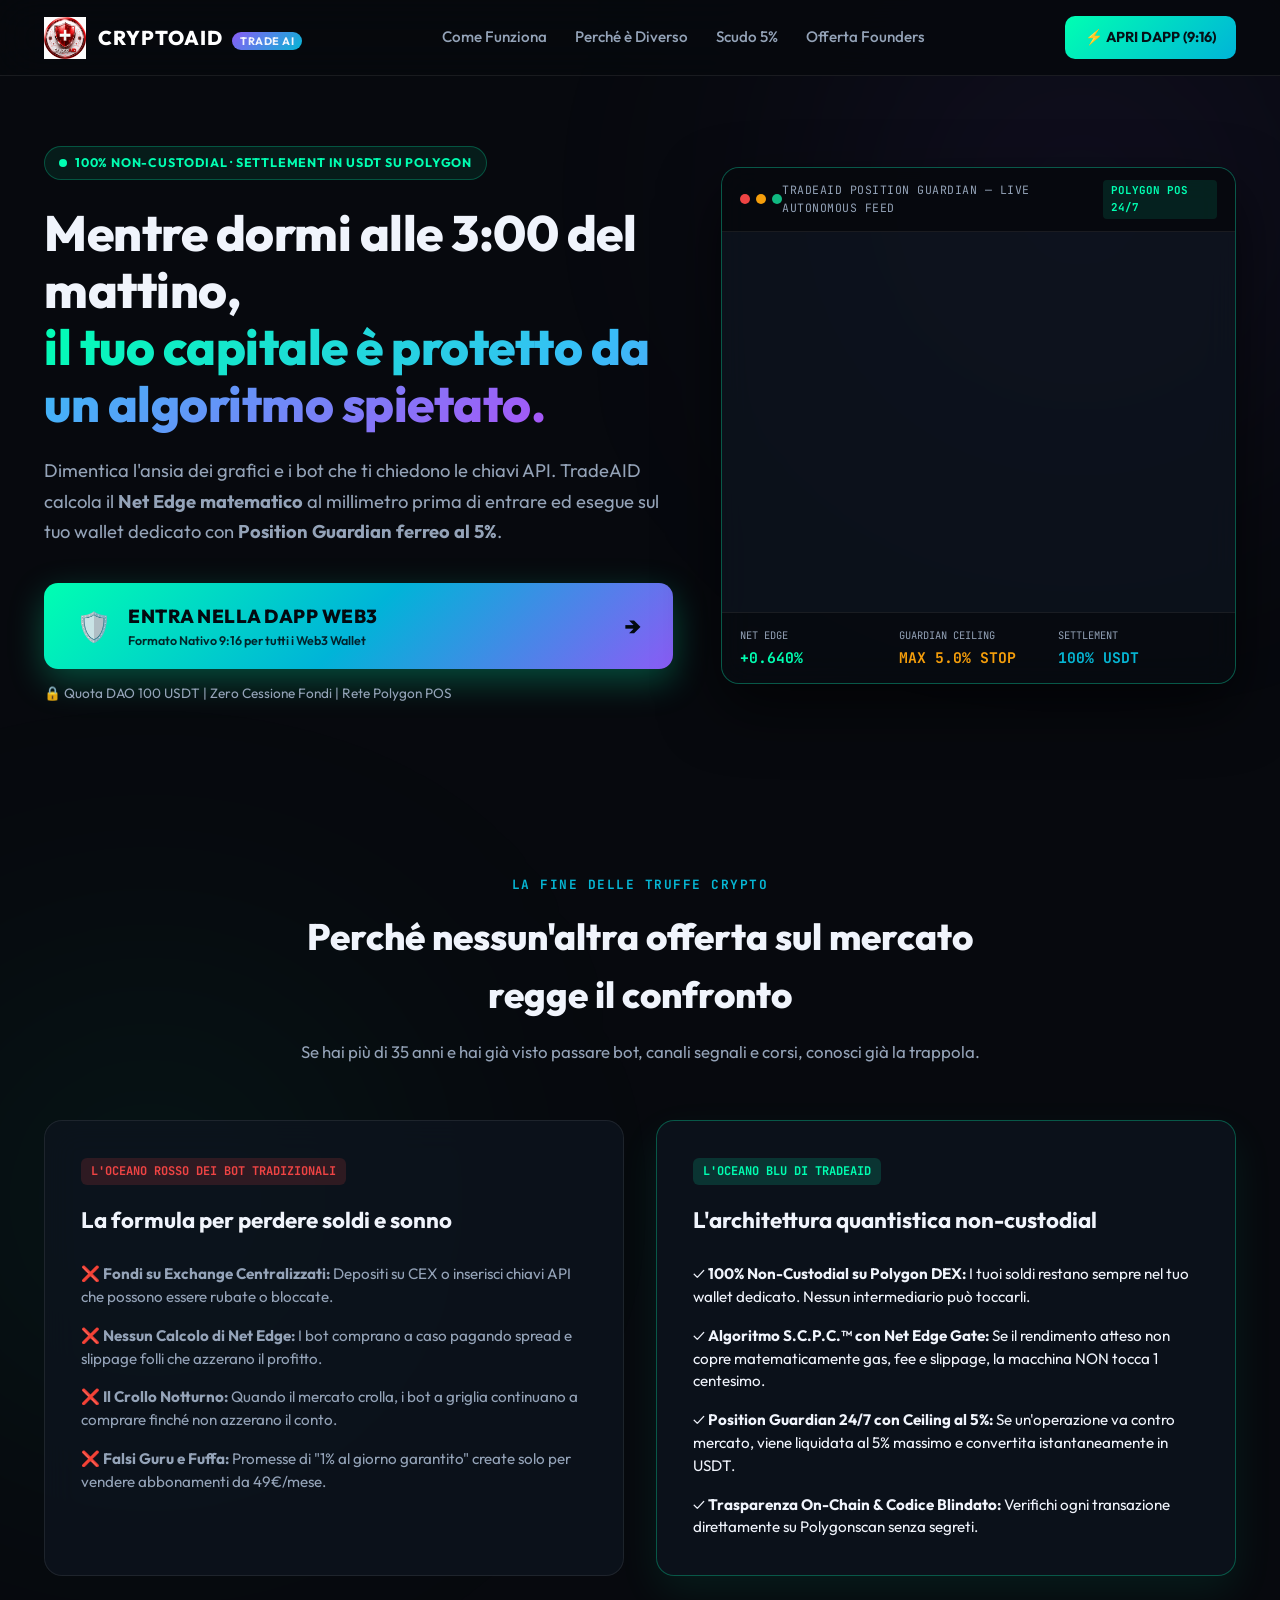
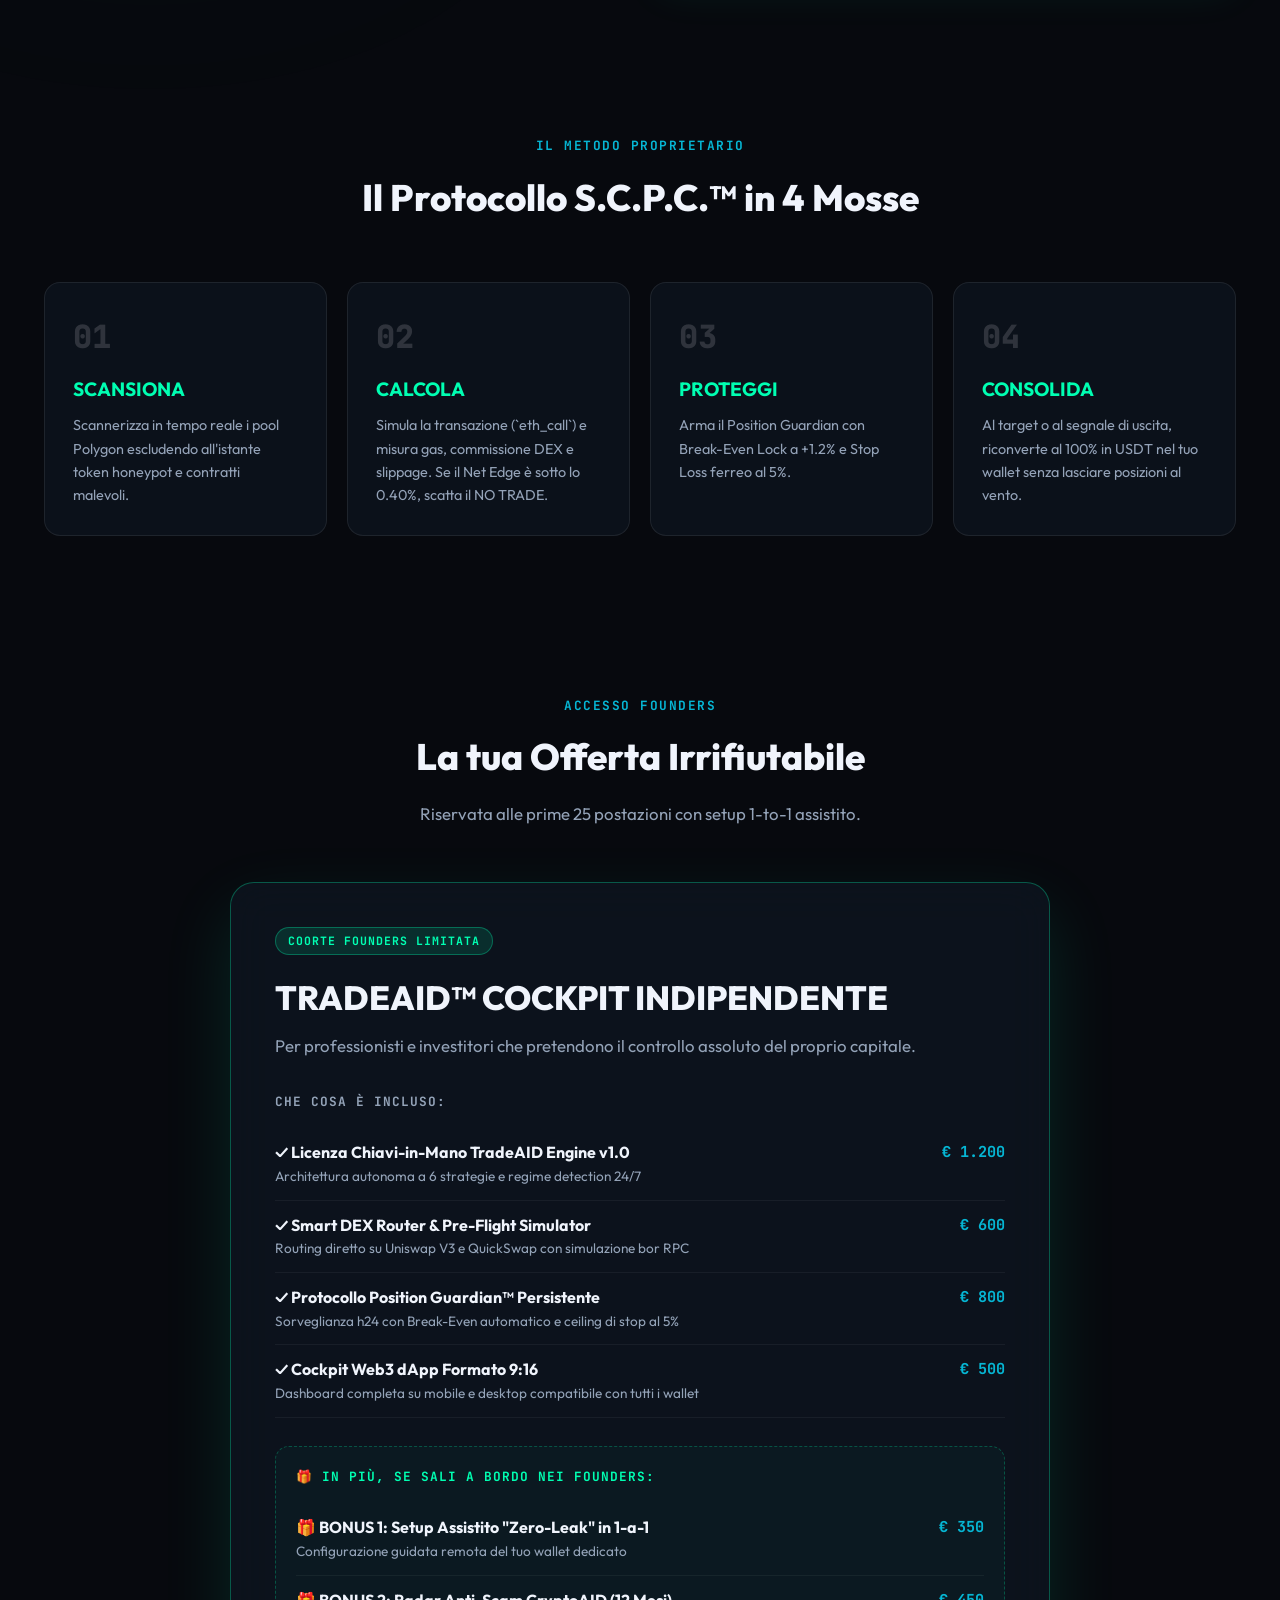
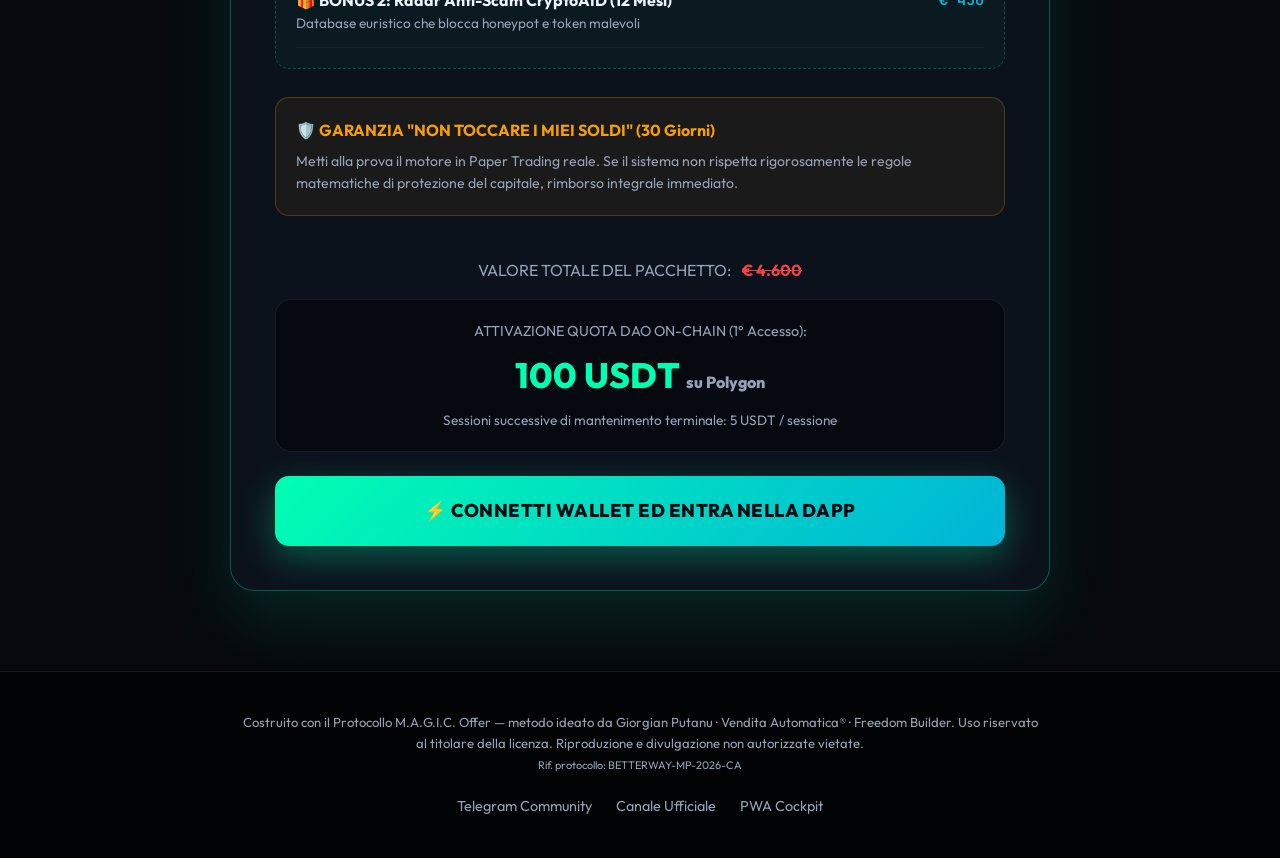
==== src/pwa/index.html @ f70f9058 "feat: complete Web3 dApp with 9:16 viewport, Connect Wallet, Polygon 137 check and 100 USDT DAO quot" ====
<!DOCTYPE html>
<html lang="it">
<head>
    <meta charset="UTF-8">
    <meta name="viewport" content="width=device-width, initial-scale=1.0">
    <title>CryptoAID Trade AI — Il Cockpit Autonomo Non-Custodial su Polygon DEX</title>
    <meta name="description" content="La prima architettura autonoma 24/7 su Polygon DEX che protegge ed esegue sui tuoi USDT con Position Guardian al 5% ferreo, senza mai toccare le tue chiavi.">
    <link rel="preconnect" href="https://fonts.googleapis.com">
    <link rel="preconnect" href="https://fonts.gstatic.com" crossorigin>
    <link href="https://fonts.googleapis.com/css2?family=Outfit:wght@300;400;500;600;700;800&family=JetBrains+Mono:wght@400;500;700&display=swap" rel="stylesheet">
    <link rel="stylesheet" href="static/css/landing.css">
    <link rel="manifest" href="manifest.json">
    <link rel="icon" type="image/png" href="static/logo.png">
</head>
<body>
    <!-- Background Ambient Glow -->
    <div class="ambient-glow top-right"></div>
    <div class="ambient-glow bottom-left"></div>

    <!-- Navigation Bar -->
    <header class="landing-nav">
        <div class="nav-container">
            <div class="brand">
                <img src="static/logo.png" alt="CryptoAID Logo" class="brand-logo">
                <div class="brand-text">
                    <span class="brand-title">CRYPTOAID</span>
                    <span class="brand-badge">TRADE AI</span>
                </div>
            </div>
            <nav class="nav-links">
                <a href="#come-funziona">Come Funziona</a>
                <a href="#blue-ocean">Perché è Diverso</a>
                <a href="#scudo-5">Scudo 5%</a>
                <a href="#pricing">Offerta Founders</a>
            </nav>
            <div class="nav-actions">
                <a href="dapp.html" class="btn-primary-nav pulse-glow">
                    <span>⚡ APRI DAPP (9:16)</span>
                </a>
            </div>
        </div>
    </header>

    <!-- HERO SECTION (NEURO-MARKETING HOOK) -->
    <section class="hero-section">
        <div class="hero-content">
            <div class="pill-badge">
                <span class="pulse-dot"></span> 100% NON-CUSTODIAL · SETTLEMENT IN USDT SU POLYGON
            </div>
            <h1 class="hero-title">
                Mentre dormi alle 3:00 del mattino,<br>
                <span class="gradient-text">il tuo capitale è protetto da un algoritmo spietato.</span>
            </h1>
            <p class="hero-subtitle">
                Dimentica l'ansia dei grafici e i bot che ti chiedono le chiavi API. 
                TradeAID calcola il <strong>Net Edge matematico</strong> al millimetro prima di entrare ed esegue 
                sul tuo wallet dedicato con <strong>Position Guardian ferreo al 5%</strong>.
            </p>
            <div class="hero-cta-group">
                <a href="dapp.html" class="btn-mega-cta">
                    <span class="cta-inner">
                        <span class="cta-icon">🛡️</span>
                        <span class="cta-text">
                            <strong>ENTRA NELLA DAPP WEB3</strong>
                            <small>Formato Nativo 9:16 per tutti i Web3 Wallet</small>
                        </span>
                    </span>
                    <span class="arrow-spark">→</span>
                </a>
                <div class="guarantee-micro">
                    <span>🔒 Quota DAO 100 USDT | Zero Cessione Fondi | Rete Polygon POS</span>
                </div>
            </div>
        </div>

        <!-- HERO VIDEO PREVIEW -->
        <div class="hero-visual-card">
            <div class="video-frame glass-panel">
                <div class="video-header">
                    <div class="window-dots">
                        <span class="dot red"></span>
                        <span class="dot yellow"></span>
                        <span class="dot green"></span>
                    </div>
                    <span class="window-title">TRADEAID POSITION GUARDIAN — LIVE AUTONOMOUS FEED</span>
                    <span class="live-tag">POLYGON POS 24/7</span>
                </div>
                <video autoplay muted loop playsinline class="hero-video">
                    <source src="static/videos/shield.mp4" type="video/mp4">
                    Your browser does not support video.
                </video>
                <div class="telemetry-bar">
                    <div class="telemetry-item">
                        <span class="label">NET EDGE</span>
                        <span class="value green">+0.640%</span>
                    </div>
                    <div class="telemetry-item">
                        <span class="label">GUARDIAN CEILING</span>
                        <span class="value amber">MAX 5.0% STOP</span>
                    </div>
                    <div class="telemetry-item">
                        <span class="label">SETTLEMENT</span>
                        <span class="value cyan">100% USDT</span>
                    </div>
                </div>
            </div>
        </div>
    </section>

    <!-- BLUE OCEAN: IL CONFRONTO SPIETATO -->
    <section id="blue-ocean" class="comparison-section">
        <div class="section-header">
            <span class="sub-heading">LA FINE DELLE TRUFFE CRYPTO</span>
            <h2>Perché nessun'altra offerta sul mercato regge il confronto</h2>
            <p>Se hai più di 35 anni e hai già visto passare bot, canali segnali e corsi, conosci già la trappola.</p>
        </div>

        <div class="comparison-grid">
            <div class="comp-card red-ocean">
                <div class="card-tag red">L'OCEANO ROSSO DEI BOT TRADIZIONALI</div>
                <h3>La formula per perdere soldi e sonno</h3>
                <ul class="comp-list red">
                    <li>❌ <strong>Fondi su Exchange Centralizzati:</strong> Depositi su CEX o inserisci chiavi API che possono essere rubate o bloccate.</li>
                    <li>❌ <strong>Nessun Calcolo di Net Edge:</strong> I bot comprano a caso pagando spread e slippage folli che azzerano il profitto.</li>
                    <li>❌ <strong>Il Crollo Notturno:</strong> Quando il mercato crolla, i bot a griglia continuano a comprare finché non azzerano il conto.</li>
                    <li>❌ <strong>Falsi Guru e Fuffa:</strong> Promesse di "1% al giorno garantito" create solo per vendere abbonamenti da 49€/mese.</li>
                </ul>
            </div>

            <div class="comp-card blue-ocean">
                <div class="card-tag green">L'OCEANO BLU DI TRADEAID</div>
                <h3>L'architettura quantistica non-custodial</h3>
                <ul class="comp-list green">
                    <li>✓ <strong>100% Non-Custodial su Polygon DEX:</strong> I tuoi soldi restano sempre nel tuo wallet dedicato. Nessun intermediario può toccarli.</li>
                    <li>✓ <strong>Algoritmo S.C.P.C.™ con Net Edge Gate:</strong> Se il rendimento atteso non copre matematicamente gas, fee e slippage, la macchina NON tocca 1 centesimo.</li>
                    <li>✓ <strong>Position Guardian 24/7 con Ceiling al 5%:</strong> Se un'operazione va contro mercato, viene liquidata al 5% massimo e convertita istantaneamente in USDT.</li>
                    <li>✓ <strong>Trasparenza On-Chain & Codice Blindato:</strong> Verifichi ogni transazione direttamente su Polygonscan senza segreti.</li>
                </ul>
            </div>
        </div>
    </section>

    <!-- COME FUNZIONA: PROTOCOLLO S.C.P.C. -->
    <section id="come-funziona" class="how-section">
        <div class="section-header">
            <span class="sub-heading">IL METODO PROPRIETARIO</span>
            <h2>Il Protocollo S.C.P.C.™ in 4 Mosse</h2>
        </div>
        <div class="steps-container">
            <div class="step-card">
                <div class="step-num">01</div>
                <h4>SCANSIONA</h4>
                <p>Scannerizza in tempo reale i pool Polygon escludendo all'istante token honeypot e contratti malevoli.</p>
            </div>
            <div class="step-card">
                <div class="step-num">02</div>
                <h4>CALCOLA</h4>
                <p>Simula la transazione (`eth_call`) e misura gas, commissione DEX e slippage. Se il Net Edge è sotto lo 0.40%, scatta il NO TRADE.</p>
            </div>
            <div class="step-card">
                <div class="step-num">03</div>
                <h4>PROTEGGI</h4>
                <p>Arma il Position Guardian con Break-Even Lock a +1.2% e Stop Loss ferreo al 5%.</p>
            </div>
            <div class="step-card">
                <div class="step-num">04</div>
                <h4>CONSOLIDA</h4>
                <p>Al target o al segnale di uscita, riconverte al 100% in USDT nel tuo wallet senza lasciare posizioni al vento.</p>
            </div>
        </div>
    </section>

    <!-- PRICING CARD DELL'OFFERTA IRRIFIUTABILE -->
    <section id="pricing" class="pricing-section">
        <div class="section-header">
            <span class="sub-heading">ACCESSO FOUNDERS</span>
            <h2>La tua Offerta Irrifiutabile</h2>
            <p>Riservata alle prime 25 postazioni con setup 1-to-1 assistito.</p>
        </div>

        <div class="pricing-card-wrapper">
            <div class="pricing-card glass-panel">
                <div class="card-badge">COORTE FOUNDERS LIMITATA</div>
                <h3 class="card-title">TRADEAID™ COCKPIT INDIPENDENTE</h3>
                <p class="card-subtitle">Per professionisti e investitori che pretendono il controllo assoluto del proprio capitale.</p>
                
                <div class="included-block">
                    <div class="block-title">CHE COSA È INCLUSO:</div>
                    <div class="item-row">
                        <div>
                            <strong>✓ Licenza Chiavi-in-Mano TradeAID Engine v1.0</strong>
                            <p>Architettura autonoma a 6 strategie e regime detection 24/7</p>
                        </div>
                        <span class="item-val">€ 1.200</span>
                    </div>
                    <div class="item-row">
                        <div>
                            <strong>✓ Smart DEX Router & Pre-Flight Simulator</strong>
                            <p>Routing diretto su Uniswap V3 e QuickSwap con simulazione bor RPC</p>
                        </div>
                        <span class="item-val">€ 600</span>
                    </div>
                    <div class="item-row">
                        <div>
                            <strong>✓ Protocollo Position Guardian™ Persistente</strong>
                            <p>Sorveglianza h24 con Break-Even automatico e ceiling di stop al 5%</p>
                        </div>
                        <span class="item-val">€ 800</span>
                    </div>
                    <div class="item-row">
                        <div>
                            <strong>✓ Cockpit Web3 dApp Formato 9:16</strong>
                            <p>Dashboard completa su mobile e desktop compatibile con tutti i wallet</p>
                        </div>
                        <span class="item-val">€ 500</span>
                    </div>
                </div>

                <div class="bonus-block">
                    <div class="block-title green">🎁 IN PIÙ, SE SALI A BORDO NEI FOUNDERS:</div>
                    <div class="item-row">
                        <div>
                            <strong>🎁 BONUS 1: Setup Assistito "Zero-Leak" in 1-a-1</strong>
                            <p>Configurazione guidata remota del tuo wallet dedicato</p>
                        </div>
                        <span class="item-val">€ 350</span>
                    </div>
                    <div class="item-row">
                        <div>
                            <strong>🎁 BONUS 2: Radar Anti-Scam CryptoAID (12 Mesi)</strong>
                            <p>Database euristico che blocca honeypot e token malevoli</p>
                        </div>
                        <span class="item-val">€ 450</span>
                    </div>
                </div>

                <div class="guarantee-box">
                    <div class="g-header">🛡️ GARANZIA "NON TOCCARE I MIEI SOLDI" (30 Giorni)</div>
                    <p>Metti alla prova il motore in Paper Trading reale. Se il sistema non rispetta rigorosamente le regole matematiche di protezione del capitale, rimborso integrale immediato.</p>
                </div>

                <div class="price-box">
                    <div class="value-row">
                        <span>VALORE TOTALE DEL PACCHETTO:</span>
                        <span class="strike">€ 4.600</span>
                    </div>
                    <div class="access-tier">
                        <div class="tier-option">
                            <span class="tier-label">ATTIVAZIONE QUOTA DAO ON-CHAIN (1° Accesso):</span>
                            <span class="tier-price">100 USDT <small>su Polygon</small></span>
                        </div>
                        <div class="tier-sub">Sessioni successive di mantenimento terminale: 5 USDT / sessione</div>
                    </div>

                    <a href="dapp.html" class="btn-dapp-final">
                        <span>⚡ CONNETTI WALLET ED ENTRA NELLA DAPP</span>
                    </a>
                </div>
            </div>
        </div>
    </section>

    <!-- FOOTER & ATTRIBUZIONE -->
    <footer class="landing-footer">
        <div class="footer-container">
            <p class="attribution">
                Costruito con il Protocollo M.A.G.I.C. Offer — metodo ideato da Giorgian Putanu · Vendita Automatica® · Freedom Builder. 
                Uso riservato al titolare della licenza. Riproduzione e divulgazione non autorizzate vietate.<br>
                <small>Rif. protocollo: BETTERWAY-MP-2026-CA</small>
            </p>
            <div class="footer-links">
                <a href="https://t.me/cryptoAIDsupporter" target="_blank">Telegram Community</a>
                <a href="https://t.me/cryptoaidsup" target="_blank">Canale Ufficiale</a>
                <a href="https://trade.cryptoaid.support">PWA Cockpit</a>
            </div>
        </div>
    </footer>
</body>
</html>
---- src/pwa/static/css/landing.css ----
/* Landing Page CSS — Luxury Fintech Dark Glassmorphism */
:root {
    --bg-dark: #07090e;
    --bg-card: rgba(14, 20, 31, 0.75);
    --border-card: rgba(255, 255, 255, 0.08);
    --border-glow: rgba(0, 255, 178, 0.3);
    --text-primary: #f0f4fc;
    --text-secondary: #94a3b8;
    --accent-green: #00ffb2;
    --accent-purple: #8b5cf6;
    --accent-cyan: #06b6d4;
    --accent-amber: #f59e0b;
    --accent-red: #ef4444;
}

* {
    margin: 0;
    padding: 0;
    box-sizing: border-box;
}

body {
    background-color: var(--bg-dark);
    color: var(--text-primary);
    font-family: 'Outfit', -apple-system, BlinkMacSystemFont, sans-serif;
    line-height: 1.6;
    overflow-x: hidden;
    position: relative;
}

/* Ambient glow backgrounds */
.ambient-glow {
    position: absolute;
    width: 600px;
    height: 600px;
    border-radius: 50%;
    filter: blur(140px);
    pointer-events: none;
    z-index: 0;
}
.ambient-glow.top-right {
    top: -100px;
    right: -100px;
    background: radial-gradient(circle, rgba(139, 92, 246, 0.18), transparent 70%);
}
.ambient-glow.bottom-left {
    top: 900px;
    left: -150px;
    background: radial-gradient(circle, rgba(0, 255, 178, 0.12), transparent 70%);
}

/* Navigation */
.landing-nav {
    position: sticky;
    top: 0;
    z-index: 100;
    backdrop-filter: blur(20px);
    background: rgba(7, 9, 14, 0.85);
    border-bottom: 1px solid var(--border-card);
    padding: 16px 0;
}
.nav-container {
    max-width: 1240px;
    margin: 0 auto;
    padding: 0 24px;
    display: flex;
    align-items: center;
    justify-content: space-between;
}
.brand {
    display: flex;
    align-items: center;
    gap: 12px;
}
.brand-logo {
    width: 42px;
    height: 42px;
    object-fit: contain;
}
.brand-title {
    font-size: 1.25rem;
    font-weight: 800;
    letter-spacing: 1px;
    color: #fff;
}
.brand-badge {
    font-size: 0.68rem;
    font-weight: 700;
    background: linear-gradient(135deg, var(--accent-purple), var(--accent-cyan));
    padding: 2px 8px;
    border-radius: 999px;
    margin-left: 6px;
    letter-spacing: 0.5px;
}
.nav-links {
    display: flex;
    gap: 28px;
}
.nav-links a {
    color: var(--text-secondary);
    text-decoration: none;
    font-size: 0.95rem;
    font-weight: 500;
    transition: color 0.2s;
}
.nav-links a:hover {
    color: var(--accent-green);
}
.btn-primary-nav {
    background: linear-gradient(135deg, #00ffb2, #00b4d8);
    color: #051016;
    font-weight: 700;
    text-decoration: none;
    padding: 10px 20px;
    border-radius: 10px;
    font-size: 0.9rem;
    display: inline-block;
    transition: transform 0.2s, box-shadow 0.2s;
}
.btn-primary-nav:hover {
    transform: translateY(-2px);
    box-shadow: 0 8px 24px rgba(0, 255, 178, 0.35);
}

/* Hero Section */
.hero-section {
    max-width: 1240px;
    margin: 0 auto;
    padding: 70px 24px 90px;
    display: grid;
    grid-template-columns: 1.1fr 0.9fr;
    gap: 48px;
    align-items: center;
    position: relative;
    z-index: 1;
}
.pill-badge {
    display: inline-flex;
    align-items: center;
    gap: 8px;
    background: rgba(0, 255, 178, 0.08);
    border: 1px solid rgba(0, 255, 178, 0.25);
    padding: 6px 14px;
    border-radius: 999px;
    font-size: 0.78rem;
    font-weight: 700;
    letter-spacing: 0.8px;
    color: var(--accent-green);
    margin-bottom: 24px;
}
.pulse-dot {
    width: 8px;
    height: 8px;
    background-color: var(--accent-green);
    border-radius: 50%;
    animation: pulse 1.8s infinite;
}
@keyframes pulse {
    0% { box-shadow: 0 0 0 0 rgba(0, 255, 178, 0.7); }
    70% { box-shadow: 0 0 0 10px rgba(0, 255, 178, 0); }
    100% { box-shadow: 0 0 0 0 rgba(0, 255, 178, 0); }
}
.hero-title {
    font-size: 3.1rem;
    font-weight: 800;
    line-height: 1.15;
    margin-bottom: 24px;
    letter-spacing: -0.5px;
}
.gradient-text {
    background: linear-gradient(135deg, #00ffb2, #38bdf8, #a855f7);
    -webkit-background-clip: text;
    -webkit-text-fill-color: transparent;
}
.hero-subtitle {
    font-size: 1.15rem;
    color: var(--text-secondary);
    line-height: 1.65;
    margin-bottom: 36px;
}
.hero-cta-group {
    display: flex;
    flex-direction: column;
    gap: 14px;
}
.btn-mega-cta {
    background: linear-gradient(135deg, #00ffb2 0%, #00b4d8 50%, #8b5cf6 100%);
    color: #030a10;
    padding: 18px 32px;
    border-radius: 14px;
    text-decoration: none;
    display: inline-flex;
    align-items: center;
    justify-content: space-between;
    font-size: 1.15rem;
    box-shadow: 0 12px 35px rgba(0, 255, 178, 0.28);
    transition: all 0.25s ease;
}
.btn-mega-cta:hover {
    transform: translateY(-3px) scale(1.01);
    box-shadow: 0 18px 45px rgba(0, 255, 178, 0.45);
}
.cta-inner {
    display: flex;
    align-items: center;
    gap: 16px;
}
.cta-icon {
    font-size: 1.8rem;
}
.cta-text {
    display: flex;
    flex-direction: column;
    text-align: left;
}
.cta-text strong {
    font-size: 1.18rem;
    font-weight: 800;
    letter-spacing: 0.5px;
}
.cta-text small {
    font-size: 0.78rem;
    opacity: 0.85;
    font-weight: 600;
}
.arrow-spark {
    font-size: 1.5rem;
    font-weight: 800;
}
.guarantee-micro {
    font-size: 0.85rem;
    color: var(--text-secondary);
}

/* Hero Visual & Video */
.hero-visual-card {
    perspective: 1000px;
}
.video-frame {
    background: var(--bg-card);
    border: 1px solid var(--border-glow);
    border-radius: 18px;
    overflow: hidden;
    box-shadow: 0 24px 60px rgba(0, 0, 0, 0.6);
    backdrop-filter: blur(16px);
}
.video-header {
    background: rgba(0, 0, 0, 0.5);
    padding: 12px 18px;
    display: flex;
    align-items: center;
    justify-content: space-between;
    border-bottom: 1px solid var(--border-card);
}
.window-dots {
    display: flex;
    gap: 6px;
}
.dot {
    width: 10px;
    height: 10px;
    border-radius: 50%;
}
.dot.red { background: #ef4444; }
.dot.yellow { background: #f59e0b; }
.dot.green { background: #10b981; }
.window-title {
    font-family: 'JetBrains Mono', monospace;
    font-size: 0.72rem;
    color: var(--text-secondary);
    letter-spacing: 0.5px;
}
.live-tag {
    font-family: 'JetBrains Mono', monospace;
    font-size: 0.68rem;
    font-weight: 700;
    color: var(--accent-green);
    background: rgba(0, 255, 178, 0.1);
    padding: 2px 8px;
    border-radius: 4px;
}
.hero-video {
    width: 100%;
    height: 380px;
    object-fit: cover;
    display: block;
}
.telemetry-bar {
    display: grid;
    grid-template-columns: repeat(3, 1fr);
    padding: 14px 18px;
    background: rgba(0, 0, 0, 0.4);
    border-top: 1px solid var(--border-card);
    font-family: 'JetBrains Mono', monospace;
}
.telemetry-item {
    display: flex;
    flex-direction: column;
    gap: 2px;
}
.telemetry-item .label {
    font-size: 0.65rem;
    color: var(--text-secondary);
}
.telemetry-item .value {
    font-size: 0.92rem;
    font-weight: 700;
}
.telemetry-item .value.green { color: var(--accent-green); }
.telemetry-item .value.amber { color: var(--accent-amber); }
.telemetry-item .value.cyan { color: var(--accent-cyan); }

/* Comparison Section */
.comparison-section, .how-section, .pricing-section {
    max-width: 1240px;
    margin: 0 auto;
    padding: 80px 24px;
    position: relative;
    z-index: 1;
}
.section-header {
    text-align: center;
    max-width: 760px;
    margin: 0 auto 54px;
}
.sub-heading {
    font-family: 'JetBrains Mono', monospace;
    font-size: 0.8rem;
    font-weight: 700;
    letter-spacing: 1.5px;
    color: var(--accent-cyan);
    display: block;
    margin-bottom: 12px;
}
.section-header h2 {
    font-size: 2.3rem;
    font-weight: 800;
    margin-bottom: 14px;
}
.section-header p {
    color: var(--text-secondary);
    font-size: 1.05rem;
}
.comparison-grid {
    display: grid;
    grid-template-columns: 1fr 1fr;
    gap: 32px;
}
.comp-card {
    background: var(--bg-card);
    border-radius: 18px;
    padding: 36px;
    border: 1px solid var(--border-card);
    backdrop-filter: blur(16px);
}
.comp-card.blue-ocean {
    border-color: var(--border-glow);
    box-shadow: 0 16px 40px rgba(0, 255, 178, 0.08);
}
.card-tag {
    display: inline-block;
    font-family: 'JetBrains Mono', monospace;
    font-size: 0.75rem;
    font-weight: 700;
    padding: 4px 10px;
    border-radius: 6px;
    margin-bottom: 18px;
}
.card-tag.red { background: rgba(239, 68, 68, 0.15); color: #ef4444; }
.card-tag.green { background: rgba(0, 255, 178, 0.15); color: var(--accent-green); }
.comp-card h3 {
    font-size: 1.4rem;
    margin-bottom: 24px;
}
.comp-list {
    list-style: none;
    display: flex;
    flex-direction: column;
    gap: 16px;
}
.comp-list li {
    font-size: 0.95rem;
    line-height: 1.5;
    color: var(--text-secondary);
}
.comp-list.green li {
    color: var(--text-primary);
}

/* Steps (Protocollo S.C.P.C.) */
.steps-container {
    display: grid;
    grid-template-columns: repeat(4, 1fr);
    gap: 20px;
}
.step-card {
    background: var(--bg-card);
    border: 1px solid var(--border-card);
    border-radius: 16px;
    padding: 28px;
    position: relative;
    transition: transform 0.2s, border-color 0.2s;
}
.step-card:hover {
    transform: translateY(-4px);
    border-color: var(--accent-green);
}
.step-num {
    font-family: 'JetBrains Mono', monospace;
    font-size: 2rem;
    font-weight: 800;
    color: rgba(255, 255, 255, 0.15);
    margin-bottom: 12px;
}
.step-card h4 {
    font-size: 1.2rem;
    margin-bottom: 10px;
    color: var(--accent-green);
}
.step-card p {
    font-size: 0.9rem;
    color: var(--text-secondary);
}

/* Pricing Card M.A.G.I.C. Offer */
.pricing-card-wrapper {
    max-width: 820px;
    margin: 0 auto;
}
.pricing-card {
    background: rgba(14, 20, 31, 0.85);
    border: 1px solid var(--border-glow);
    border-radius: 24px;
    padding: 44px;
    box-shadow: 0 28px 70px rgba(0, 255, 178, 0.12);
    backdrop-filter: blur(20px);
}
.card-badge {
    display: inline-block;
    font-family: 'JetBrains Mono', monospace;
    font-size: 0.72rem;
    font-weight: 700;
    letter-spacing: 1px;
    background: rgba(0, 255, 178, 0.12);
    color: var(--accent-green);
    border: 1px solid rgba(0, 255, 178, 0.3);
    padding: 4px 12px;
    border-radius: 999px;
    margin-bottom: 16px;
}
.card-title {
    font-size: 2.1rem;
    font-weight: 800;
    margin-bottom: 8px;
}
.card-subtitle {
    color: var(--text-secondary);
    font-size: 1.05rem;
    margin-bottom: 32px;
}
.block-title {
    font-family: 'JetBrains Mono', monospace;
    font-size: 0.8rem;
    font-weight: 700;
    letter-spacing: 1px;
    color: var(--text-secondary);
    margin-bottom: 16px;
}
.block-title.green { color: var(--accent-green); }
.item-row {
    display: flex;
    justify-content: space-between;
    align-items: flex-start;
    padding: 12px 0;
    border-bottom: 1px solid rgba(255, 255, 255, 0.05);
}
.item-row p {
    font-size: 0.85rem;
    color: var(--text-secondary);
}
.item-val {
    font-family: 'JetBrains Mono', monospace;
    font-weight: 700;
    color: var(--accent-cyan);
    font-size: 0.95rem;
}
.bonus-block {
    margin: 28px 0;
    background: rgba(0, 255, 178, 0.03);
    padding: 20px;
    border-radius: 14px;
    border: 1px dashed rgba(0, 255, 178, 0.25);
}
.guarantee-box {
    background: rgba(245, 158, 11, 0.06);
    border: 1px solid rgba(245, 158, 11, 0.25);
    border-radius: 14px;
    padding: 20px;
    margin-bottom: 32px;
}
.g-header {
    font-weight: 700;
    color: var(--accent-amber);
    margin-bottom: 6px;
}
.guarantee-box p {
    font-size: 0.88rem;
    color: var(--text-secondary);
}
.price-box {
    text-align: center;
    padding-top: 10px;
}
.value-row {
    font-size: 1rem;
    color: var(--text-secondary);
    margin-bottom: 16px;
}
.strike {
    text-decoration: line-through;
    color: var(--accent-red);
    font-weight: 700;
    margin-left: 8px;
}
.access-tier {
    background: rgba(0, 0, 0, 0.4);
    border: 1px solid var(--border-card);
    border-radius: 16px;
    padding: 20px;
    margin-bottom: 24px;
}
.tier-label {
    font-size: 0.9rem;
    color: var(--text-secondary);
    display: block;
    margin-bottom: 4px;
}
.tier-price {
    font-size: 2.2rem;
    font-weight: 800;
    color: var(--accent-green);
}
.tier-price small {
    font-size: 1rem;
    color: var(--text-secondary);
}
.tier-sub {
    font-size: 0.85rem;
    color: var(--text-secondary);
    margin-top: 6px;
}
.btn-dapp-final {
    display: block;
    width: 100%;
    background: linear-gradient(135deg, #00ffb2, #00b4d8);
    color: #030a10;
    padding: 20px;
    border-radius: 14px;
    text-decoration: none;
    font-size: 1.15rem;
    font-weight: 800;
    letter-spacing: 0.5px;
    box-shadow: 0 12px 35px rgba(0, 255, 178, 0.3);
    transition: all 0.2s;
}
.btn-dapp-final:hover {
    transform: translateY(-2px);
    box-shadow: 0 16px 45px rgba(0, 255, 178, 0.45);
}

/* Footer */
.landing-footer {
    border-top: 1px solid var(--border-card);
    padding: 40px 24px;
    background: rgba(0, 0, 0, 0.6);
    position: relative;
    z-index: 1;
}
.footer-container {
    max-width: 1240px;
    margin: 0 auto;
    display: flex;
    flex-direction: column;
    gap: 20px;
    align-items: center;
    text-align: center;
}
.attribution {
    font-size: 0.82rem;
    color: var(--text-secondary);
    max-width: 800px;
}
.footer-links {
    display: flex;
    gap: 24px;
}
.footer-links a {
    color: var(--text-secondary);
    text-decoration: none;
    font-size: 0.9rem;
}
.footer-links a:hover {
    color: var(--accent-green);
}

/* Responsive */
@media (max-width: 992px) {
    .hero-section {
        grid-template-columns: 1fr;
        padding-top: 40px;
    }
    .hero-title {
        font-size: 2.3rem;
    }
    .comparison-grid {
        grid-template-columns: 1fr;
    }
    .steps-container {
        grid-template-columns: 1fr 1fr;
    }
}
@media (max-width: 600px) {
    .nav-links { display: none; }
    .hero-title { font-size: 1.9rem; }
    .steps-container { grid-template-columns: 1fr; }
    .pricing-card { padding: 24px; }
}
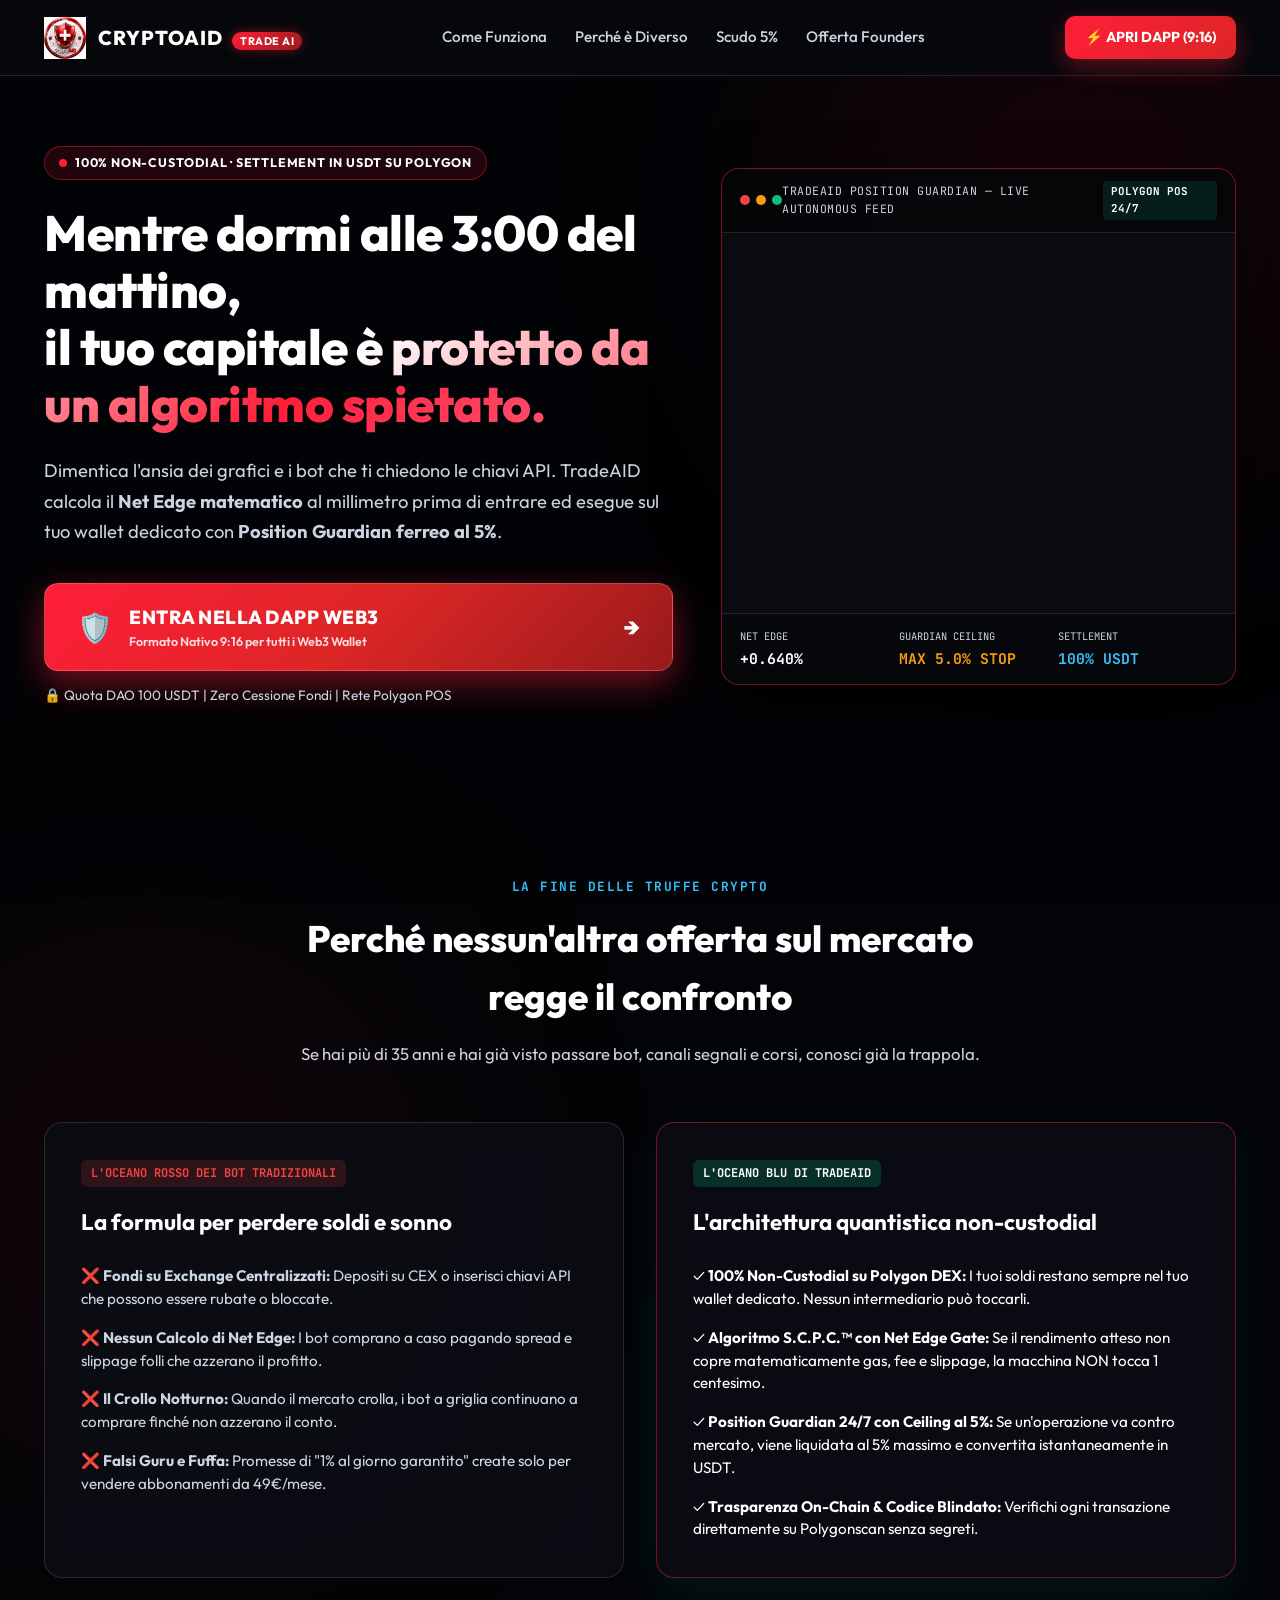
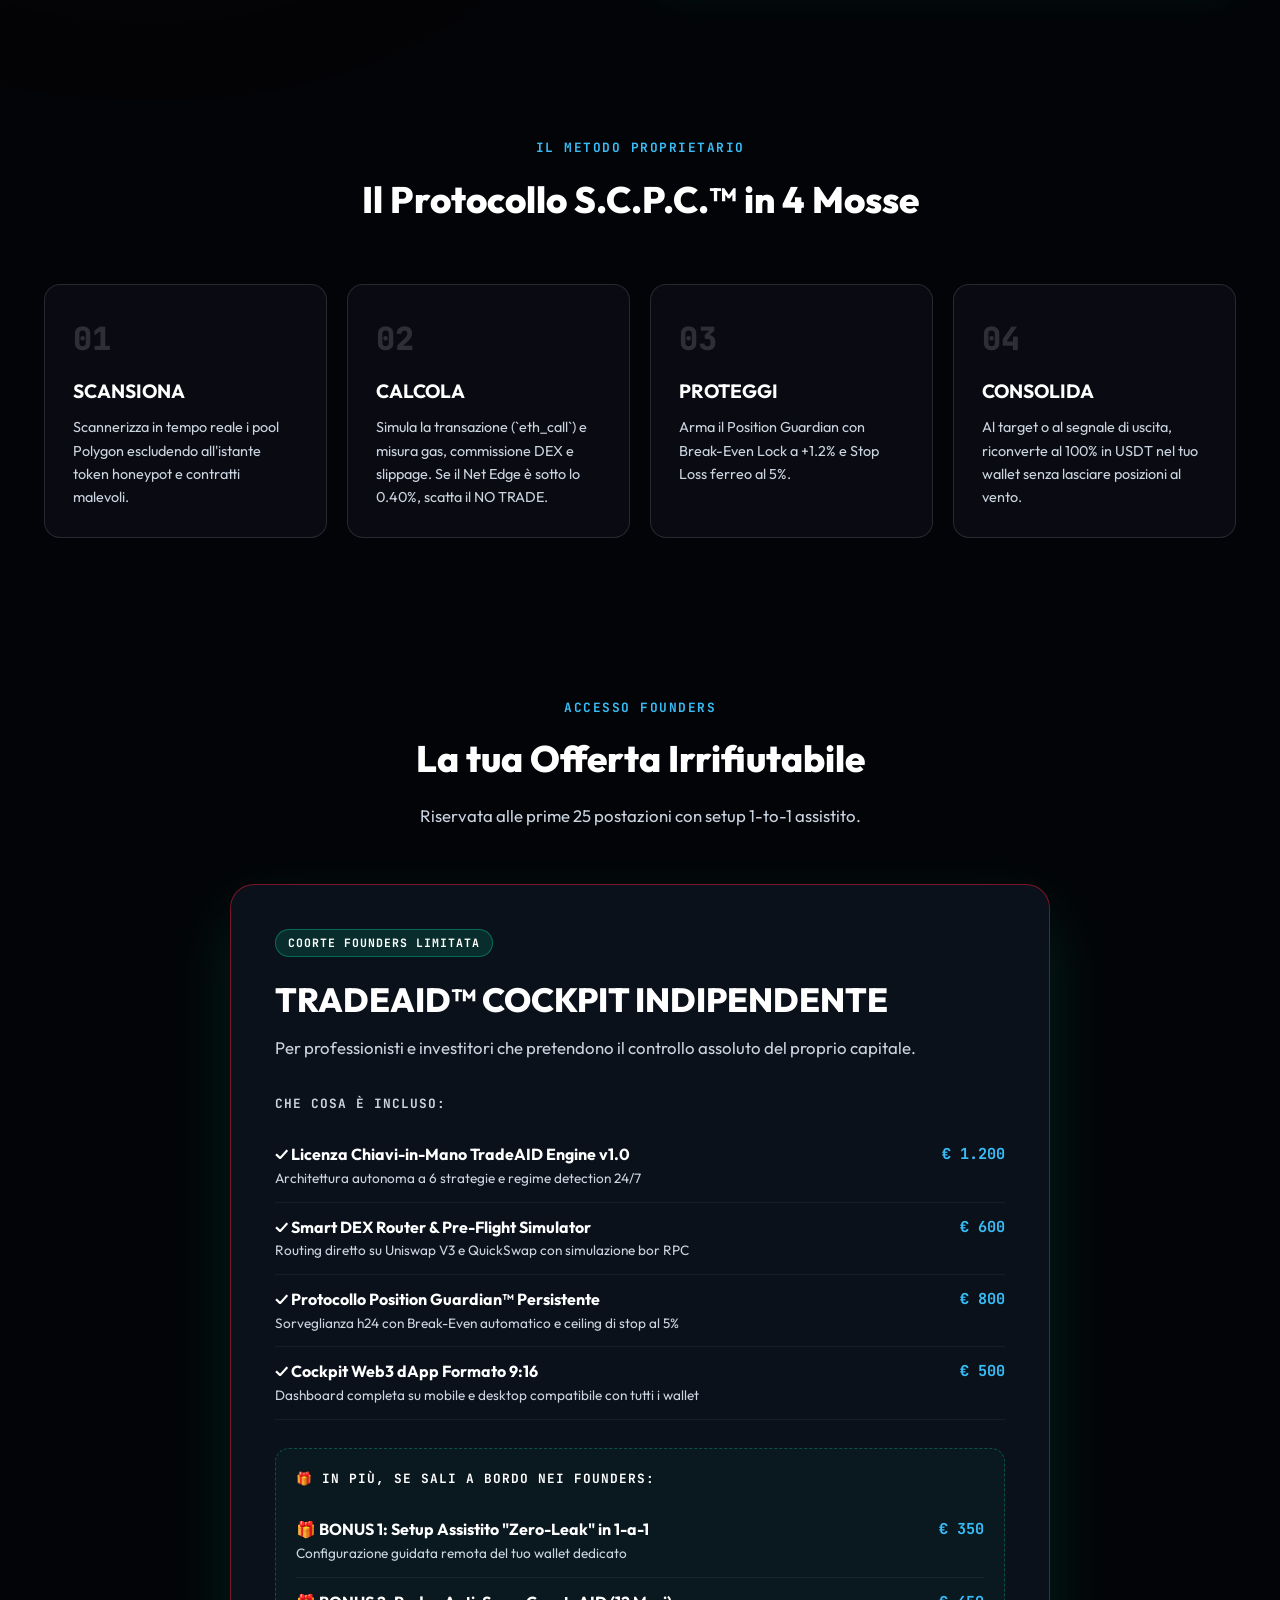
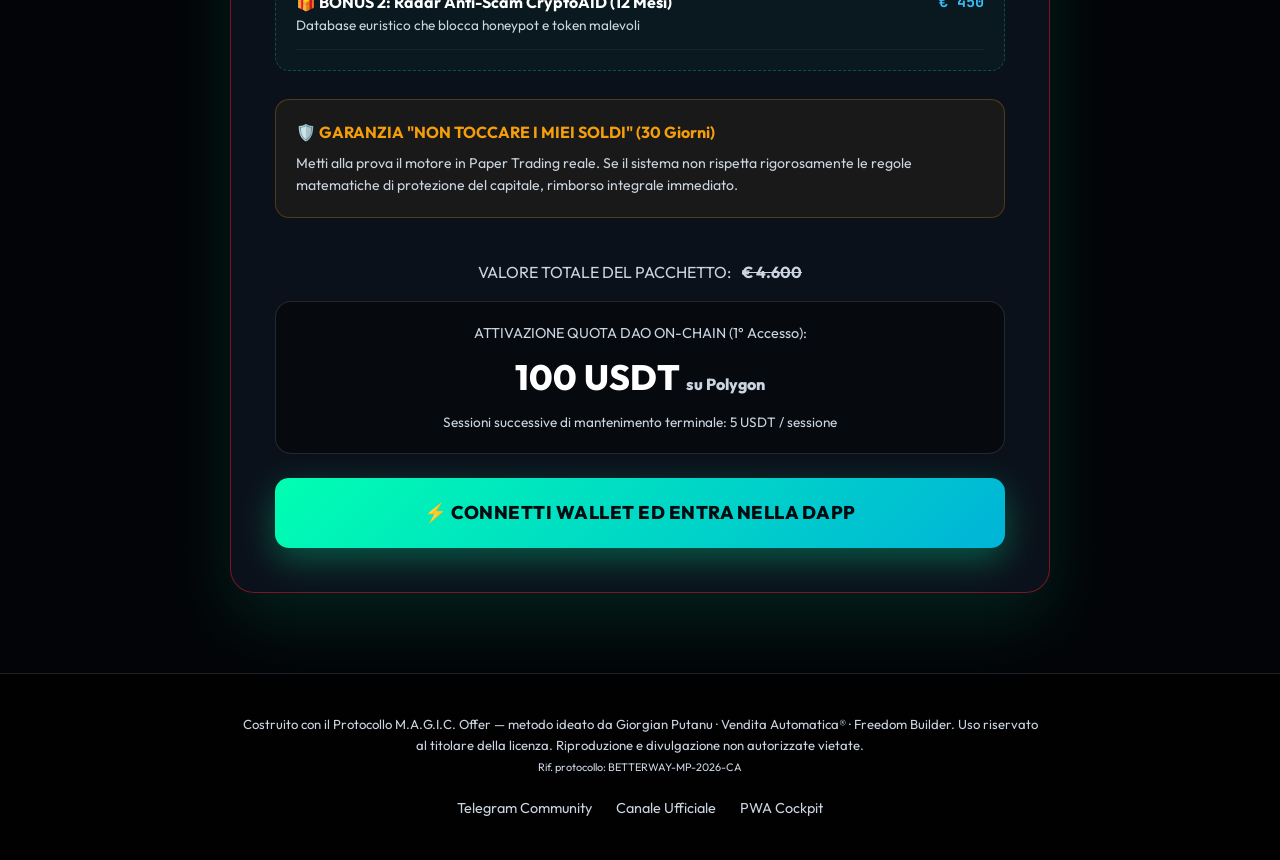
==== commit db12257f: "feat: apply 3D 3-headed cyber wolf logo and red 01010101 matrix background across all pages" ====
--- a/src/pwa/index.html
+++ b/src/pwa/index.html
@@ -13,6 +13,9 @@
     <link rel="icon" type="image/png" href="static/logo.png">
 </head>
 <body>
+    <!-- Matrix Red 01010101 Rain Effect Canvas -->
+    <canvas id="matrix-canvas"></canvas>
+
     <!-- Background Ambient Glow -->
     <div class="ambient-glow top-right"></div>
     <div class="ambient-glow bottom-left"></div>
@@ -275,5 +278,6 @@
             </div>
         </div>
     </footer>
+    <script src="static/js/matrix.js"></script>
 </body>
 </html>
--- a/src/pwa/static/css/landing.css
+++ b/src/pwa/static/css/landing.css
@@ -1,16 +1,28 @@
-/* Landing Page CSS — Luxury Fintech Dark Glassmorphism */
+/* Landing Page CSS — Luxury Fintech Red Matrix Cyberpunk Glassmorphism */
 :root {
-    --bg-dark: #07090e;
-    --bg-card: rgba(14, 20, 31, 0.75);
-    --border-card: rgba(255, 255, 255, 0.08);
-    --border-glow: rgba(0, 255, 178, 0.3);
-    --text-primary: #f0f4fc;
-    --text-secondary: #94a3b8;
-    --accent-green: #00ffb2;
-    --accent-purple: #8b5cf6;
-    --accent-cyan: #06b6d4;
+    --bg-dark: #030407;
+    --bg-card: rgba(12, 14, 20, 0.85);
+    --border-card: rgba(255, 255, 255, 0.12);
+    --border-glow: rgba(255, 30, 56, 0.45);
+    --text-primary: #ffffff;
+    --text-secondary: #cbd5e1;
+    --brand-red: #ff1e38;
+    --brand-red-glow: rgba(255, 30, 56, 0.6);
+    --brand-white: #ffffff;
+    --brand-black: #050609;
     --accent-amber: #f59e0b;
-    --accent-red: #ef4444;
+    --accent-cyan: #38bdf8;
+}
+
+#matrix-canvas {
+    position: fixed;
+    top: 0;
+    left: 0;
+    width: 100vw;
+    height: 100vh;
+    pointer-events: none;
+    z-index: 0;
+    opacity: 0.45;
 }
 
 * {
@@ -41,12 +53,12 @@
 .ambient-glow.top-right {
     top: -100px;
     right: -100px;
-    background: radial-gradient(circle, rgba(139, 92, 246, 0.18), transparent 70%);
+    background: radial-gradient(circle, rgba(255, 30, 56, 0.22), transparent 70%);
 }
 .ambient-glow.bottom-left {
     top: 900px;
     left: -150px;
-    background: radial-gradient(circle, rgba(0, 255, 178, 0.12), transparent 70%);
+    background: radial-gradient(circle, rgba(255, 30, 56, 0.15), transparent 70%);
 }
 
 /* Navigation */
@@ -81,16 +93,18 @@
     font-size: 1.25rem;
     font-weight: 800;
     letter-spacing: 1px;
-    color: #fff;
+    color: #ffffff;
 }
 .brand-badge {
     font-size: 0.68rem;
     font-weight: 700;
-    background: linear-gradient(135deg, var(--accent-purple), var(--accent-cyan));
+    background: linear-gradient(135deg, #ff1e38, #991b1b);
+    color: #ffffff;
     padding: 2px 8px;
     border-radius: 999px;
     margin-left: 6px;
     letter-spacing: 0.5px;
+    box-shadow: 0 0 12px rgba(255, 30, 56, 0.4);
 }
 .nav-links {
     display: flex;
@@ -104,22 +118,23 @@
     transition: color 0.2s;
 }
 .nav-links a:hover {
-    color: var(--accent-green);
+    color: var(--brand-red);
 }
 .btn-primary-nav {
-    background: linear-gradient(135deg, #00ffb2, #00b4d8);
-    color: #051016;
+    background: linear-gradient(135deg, #ff1e38, #dc2626);
+    color: #ffffff;
     font-weight: 700;
     text-decoration: none;
     padding: 10px 20px;
     border-radius: 10px;
     font-size: 0.9rem;
     display: inline-block;
+    box-shadow: 0 8px 24px rgba(255, 30, 56, 0.35);
     transition: transform 0.2s, box-shadow 0.2s;
 }
 .btn-primary-nav:hover {
     transform: translateY(-2px);
-    box-shadow: 0 8px 24px rgba(0, 255, 178, 0.35);
+    box-shadow: 0 8px 30px rgba(255, 30, 56, 0.6);
 }
 
 /* Hero Section */
@@ -138,27 +153,27 @@
     display: inline-flex;
     align-items: center;
     gap: 8px;
-    background: rgba(0, 255, 178, 0.08);
-    border: 1px solid rgba(0, 255, 178, 0.25);
+    background: rgba(255, 30, 56, 0.12);
+    border: 1px solid rgba(255, 30, 56, 0.4);
     padding: 6px 14px;
     border-radius: 999px;
     font-size: 0.78rem;
     font-weight: 700;
     letter-spacing: 0.8px;
-    color: var(--accent-green);
+    color: #ffffff;
     margin-bottom: 24px;
 }
 .pulse-dot {
     width: 8px;
     height: 8px;
-    background-color: var(--accent-green);
+    background-color: var(--brand-red);
     border-radius: 50%;
     animation: pulse 1.8s infinite;
 }
 @keyframes pulse {
-    0% { box-shadow: 0 0 0 0 rgba(0, 255, 178, 0.7); }
-    70% { box-shadow: 0 0 0 10px rgba(0, 255, 178, 0); }
-    100% { box-shadow: 0 0 0 0 rgba(0, 255, 178, 0); }
+    0% { box-shadow: 0 0 0 0 rgba(255, 30, 56, 0.8); }
+    70% { box-shadow: 0 0 0 10px rgba(255, 30, 56, 0); }
+    100% { box-shadow: 0 0 0 0 rgba(255, 30, 56, 0); }
 }
 .hero-title {
     font-size: 3.1rem;
@@ -166,9 +181,10 @@
     line-height: 1.15;
     margin-bottom: 24px;
     letter-spacing: -0.5px;
+    color: #ffffff;
 }
 .gradient-text {
-    background: linear-gradient(135deg, #00ffb2, #38bdf8, #a855f7);
+    background: linear-gradient(135deg, #ffffff 30%, #ff1e38 75%, #ff4d6d 100%);
     -webkit-background-clip: text;
     -webkit-text-fill-color: transparent;
 }
@@ -184,8 +200,8 @@
     gap: 14px;
 }
 .btn-mega-cta {
-    background: linear-gradient(135deg, #00ffb2 0%, #00b4d8 50%, #8b5cf6 100%);
-    color: #030a10;
+    background: linear-gradient(135deg, #ff1e38 0%, #dc2626 50%, #991b1b 100%);
+    color: #ffffff;
     padding: 18px 32px;
     border-radius: 14px;
     text-decoration: none;
@@ -193,12 +209,13 @@
     align-items: center;
     justify-content: space-between;
     font-size: 1.15rem;
-    box-shadow: 0 12px 35px rgba(0, 255, 178, 0.28);
+    box-shadow: 0 12px 35px rgba(255, 30, 56, 0.45);
     transition: all 0.25s ease;
+    border: 1px solid rgba(255, 255, 255, 0.2);
 }
 .btn-mega-cta:hover {
     transform: translateY(-3px) scale(1.01);
-    box-shadow: 0 18px 45px rgba(0, 255, 178, 0.45);
+    box-shadow: 0 18px 50px rgba(255, 30, 56, 0.65);
 }
 .cta-inner {
     display: flex;
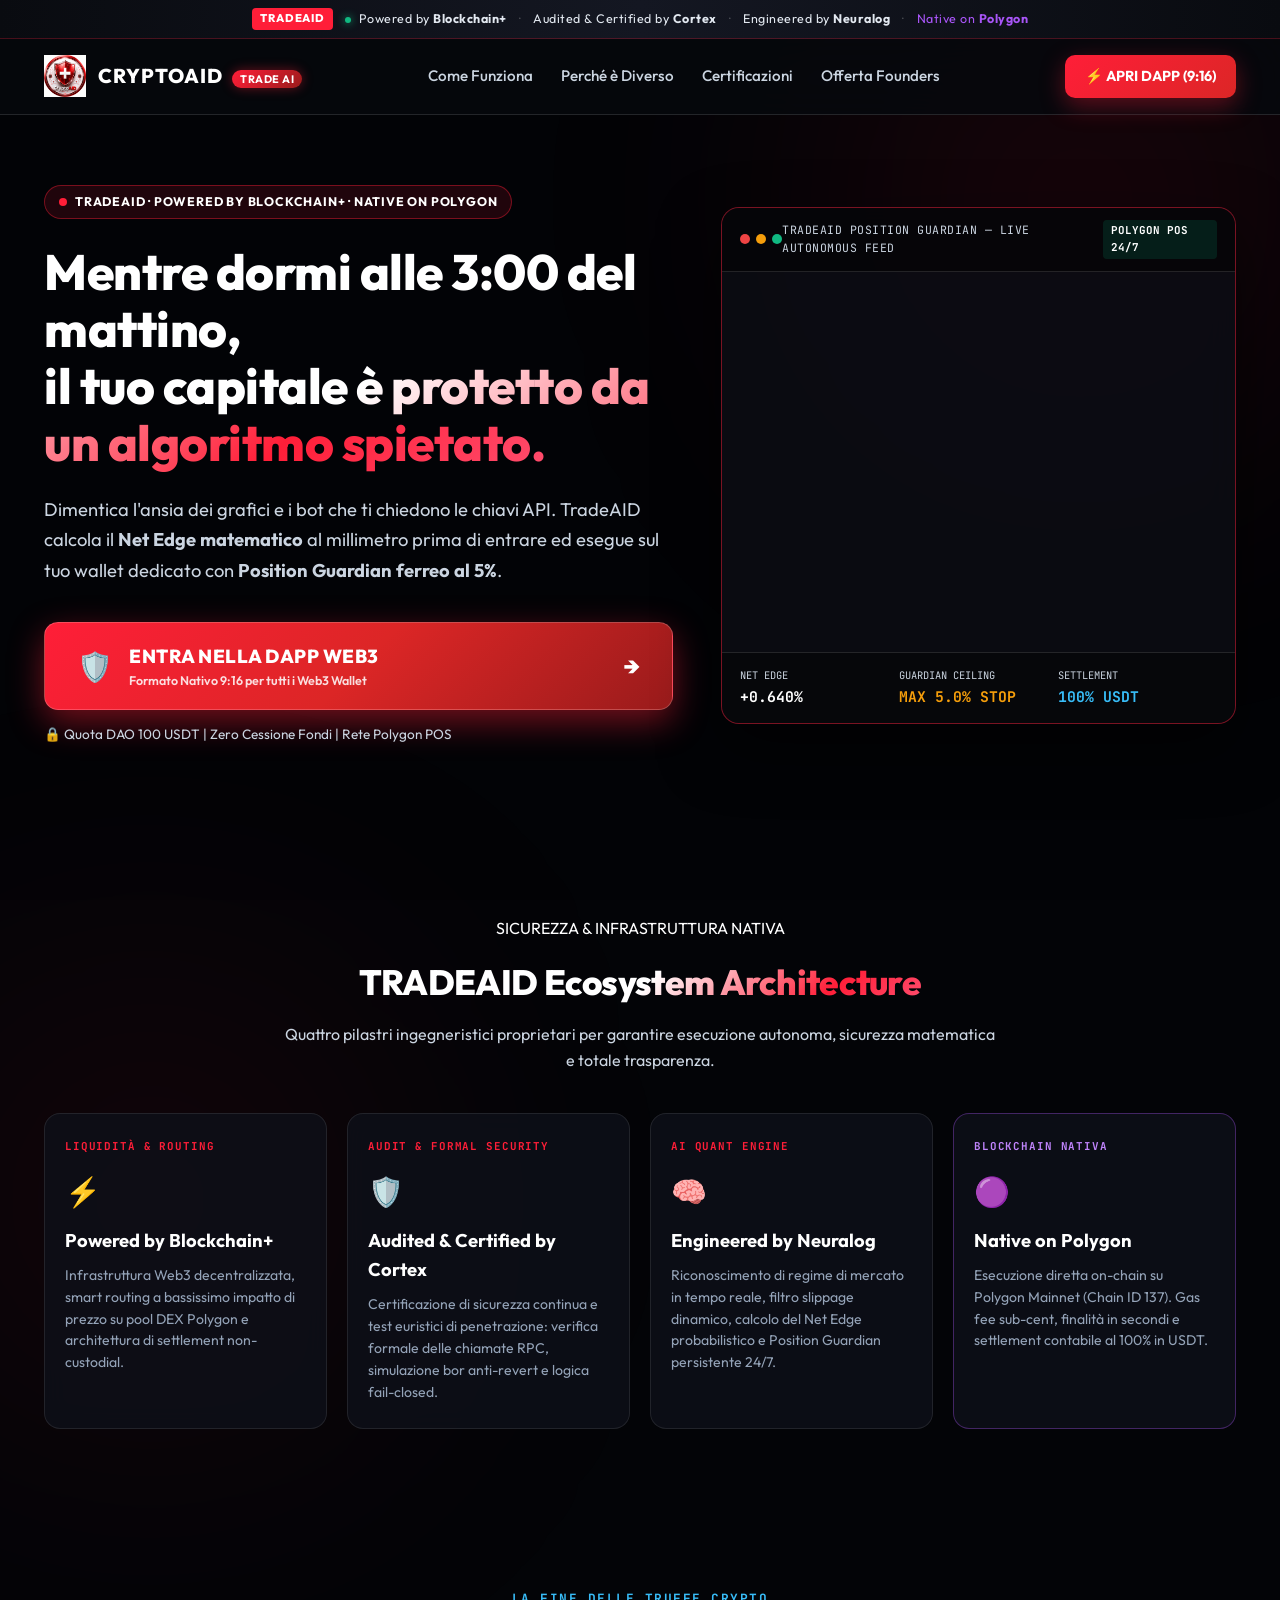
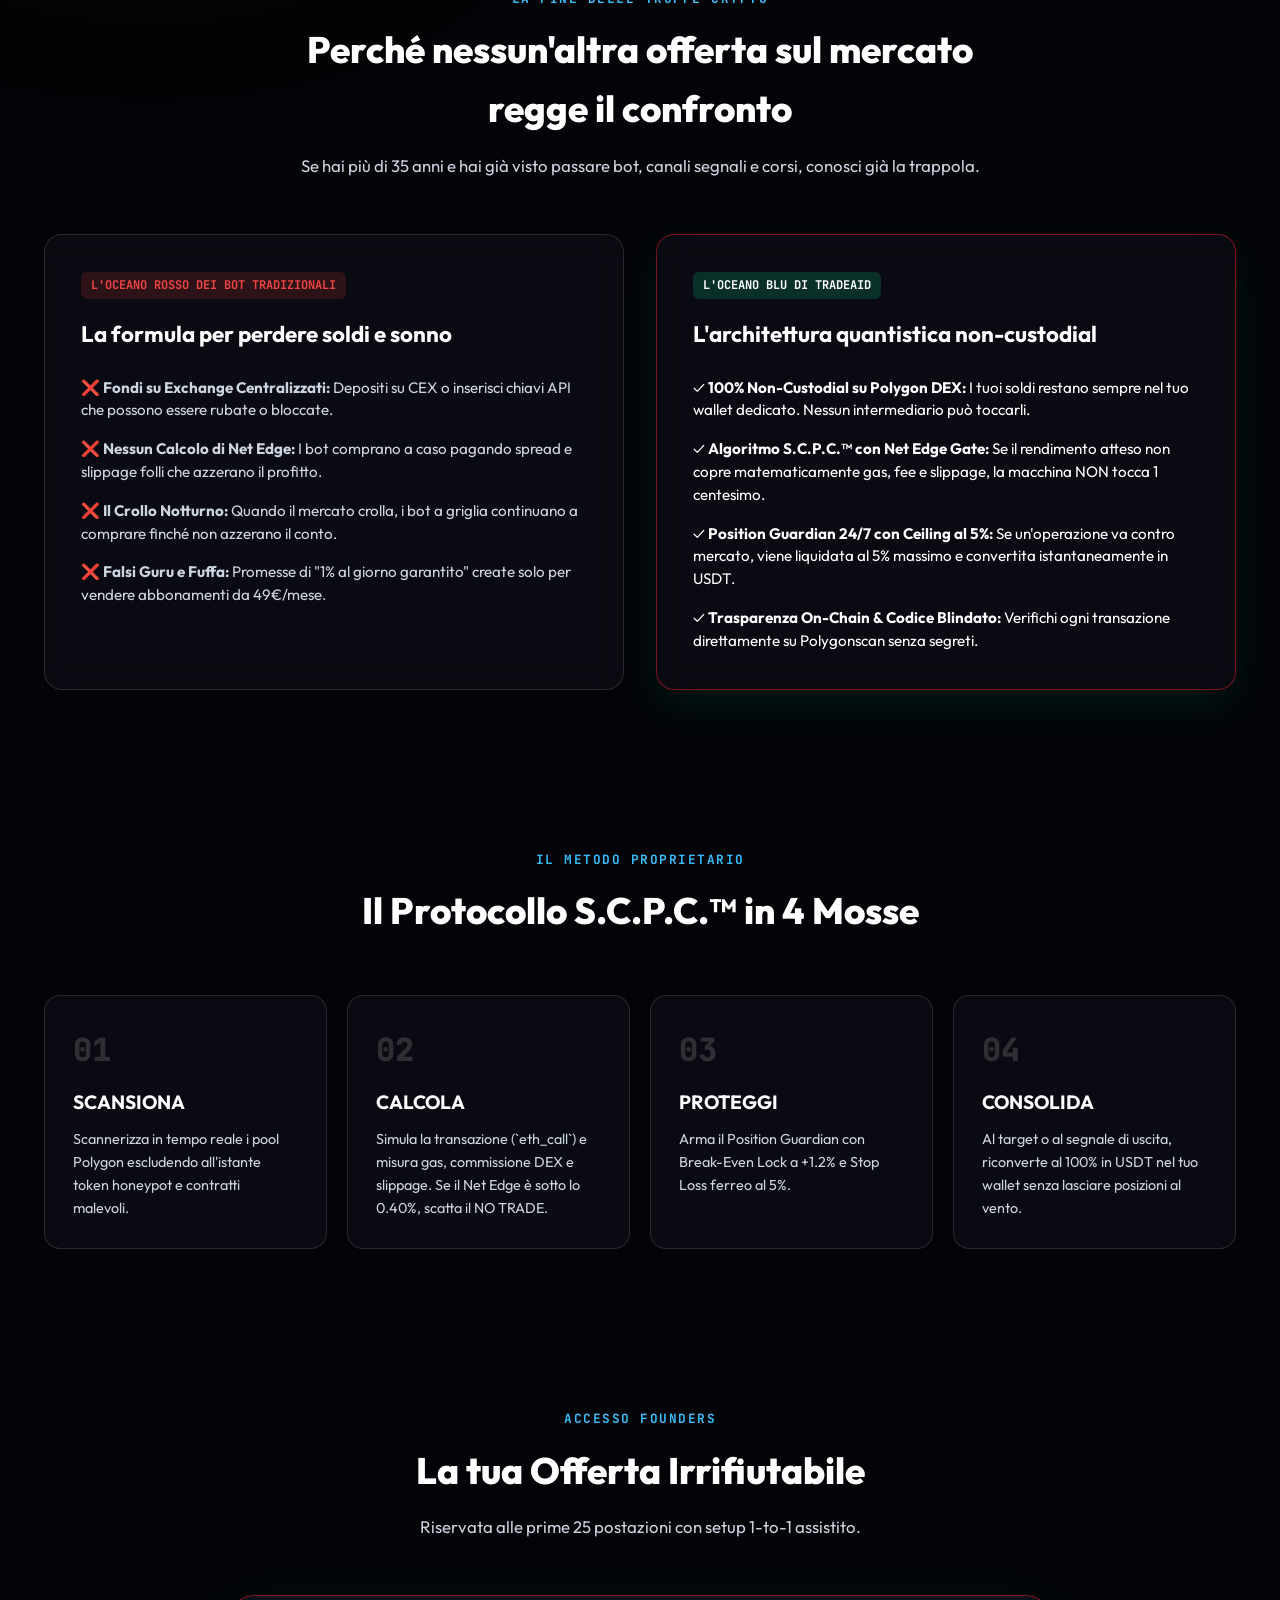
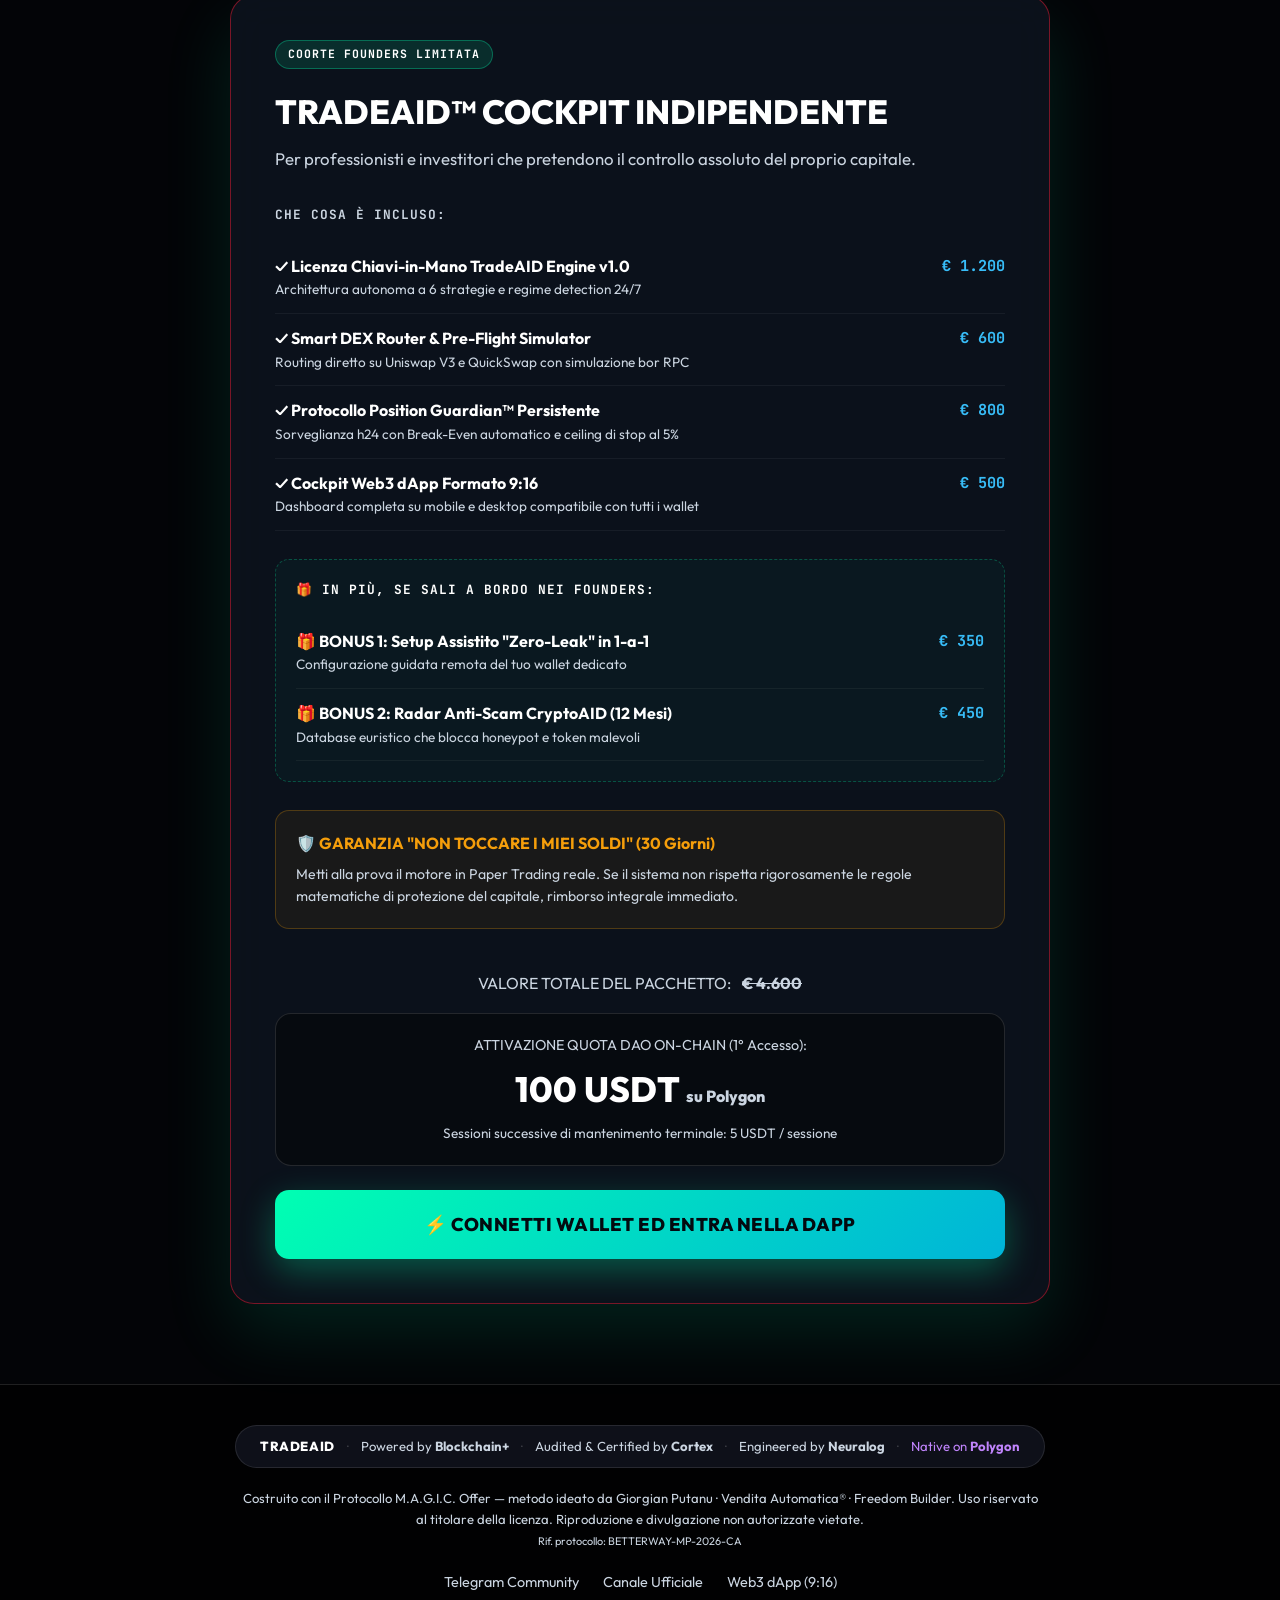
==== commit 485484e6: "feat(branding): institutional certification badges: Blockchain+, Cortex, Neuralog, Polygon" ====
--- a/src/pwa/index.html
+++ b/src/pwa/index.html
@@ -8,7 +8,7 @@
     <link rel="preconnect" href="https://fonts.googleapis.com">
     <link rel="preconnect" href="https://fonts.gstatic.com" crossorigin>
     <link href="https://fonts.googleapis.com/css2?family=Outfit:wght@300;400;500;600;700;800&family=JetBrains+Mono:wght@400;500;700&display=swap" rel="stylesheet">
-    <link rel="stylesheet" href="static/css/landing.css">
+    <link rel="stylesheet" href="static/css/landing.css?v=2">
     <link rel="manifest" href="manifest.json">
     <link rel="icon" type="image/png" href="static/logo.png">
 </head>
@@ -19,6 +19,20 @@
     <!-- Background Ambient Glow -->
     <div class="ambient-glow top-right"></div>
     <div class="ambient-glow bottom-left"></div>
+
+    <!-- TOP INSTITUTIONAL CREDENTIAL STRIP -->
+    <div class="top-credential-strip">
+        <div class="credential-inner">
+            <span class="cred-badge">TRADEAID</span>
+            <span class="cred-item"><span class="cred-dot"></span> Powered by <strong>Blockchain+</strong></span>
+            <span class="cred-sep">·</span>
+            <span class="cred-item">Audited & Certified by <strong>Cortex</strong></span>
+            <span class="cred-sep">·</span>
+            <span class="cred-item">Engineered by <strong>Neuralog</strong></span>
+            <span class="cred-sep">·</span>
+            <span class="cred-item cred-highlight">Native on <strong>Polygon</strong></span>
+        </div>
+    </div>
 
     <!-- Navigation Bar -->
     <header class="landing-nav">
@@ -33,7 +47,7 @@
             <nav class="nav-links">
                 <a href="#come-funziona">Come Funziona</a>
                 <a href="#blue-ocean">Perché è Diverso</a>
-                <a href="#scudo-5">Scudo 5%</a>
+                <a href="#architettura">Certificazioni</a>
                 <a href="#pricing">Offerta Founders</a>
             </nav>
             <div class="nav-actions">
@@ -48,7 +62,7 @@
     <section class="hero-section">
         <div class="hero-content">
             <div class="pill-badge">
-                <span class="pulse-dot"></span> 100% NON-CUSTODIAL · SETTLEMENT IN USDT SU POLYGON
+                <span class="pulse-dot"></span> TRADEAID · POWERED BY BLOCKCHAIN+ · NATIVE ON POLYGON
             </div>
             <h1 class="hero-title">
                 Mentre dormi alle 3:00 del mattino,<br>
@@ -110,6 +124,49 @@
         </div>
     </section>
 
+    <!-- INSTITUTIONAL CREDENTIALS / TRUST PILLARS -->
+    <section id="architettura" class="credentials-section">
+        <div class="credentials-container">
+            <div class="section-badge">SICUREZZA & INFRASTRUTTURA NATIVA</div>
+            <h2 class="cred-main-title">
+                TRADEAID <span class="gradient-text">Ecosystem Architecture</span>
+            </h2>
+            <p class="cred-sub-text">
+                Quattro pilastri ingegneristici proprietari per garantire esecuzione autonoma, sicurezza matematica e totale trasparenza.
+            </p>
+
+            <div class="credentials-grid">
+                <div class="cred-card">
+                    <div class="cred-card-tag">LIQUIDITÀ & ROUTING</div>
+                    <div class="cred-icon-wrap">⚡</div>
+                    <h3>Powered by Blockchain+</h3>
+                    <p>Infrastruttura Web3 decentralizzata, smart routing a bassissimo impatto di prezzo su pool DEX Polygon e architettura di settlement non-custodial.</p>
+                </div>
+
+                <div class="cred-card">
+                    <div class="cred-card-tag">AUDIT & FORMAL SECURITY</div>
+                    <div class="cred-icon-wrap">🛡️</div>
+                    <h3>Audited & Certified by Cortex</h3>
+                    <p>Certificazione di sicurezza continua e test euristici di penetrazione: verifica formale delle chiamate RPC, simulazione bor anti-revert e logica fail-closed.</p>
+                </div>
+
+                <div class="cred-card">
+                    <div class="cred-card-tag">AI QUANT ENGINE</div>
+                    <div class="cred-icon-wrap">🧠</div>
+                    <h3>Engineered by Neuralog</h3>
+                    <p>Riconoscimento di regime di mercato in tempo reale, filtro slippage dinamico, calcolo del Net Edge probabilistico e Position Guardian persistente 24/7.</p>
+                </div>
+
+                <div class="cred-card highlight-polygon">
+                    <div class="cred-card-tag poly">BLOCKCHAIN NATIVA</div>
+                    <div class="cred-icon-wrap poly">🟣</div>
+                    <h3>Native on Polygon</h3>
+                    <p>Esecuzione diretta on-chain su Polygon Mainnet (Chain ID 137). Gas fee sub-cent, finalità in secondi e settlement contabile al 100% in USDT.</p>
+                </div>
+            </div>
+        </div>
+    </section>
+
     <!-- BLUE OCEAN: IL CONFRONTO SPIETATO -->
     <section id="blue-ocean" class="comparison-section">
         <div class="section-header">
@@ -266,6 +323,17 @@
     <!-- FOOTER & ATTRIBUZIONE -->
     <footer class="landing-footer">
         <div class="footer-container">
+            <div class="footer-trust-banner">
+                <span class="ft-brand">TRADEAID</span>
+                <span class="ft-sep">·</span>
+                <span>Powered by <strong>Blockchain+</strong></span>
+                <span class="ft-sep">·</span>
+                <span>Audited & Certified by <strong>Cortex</strong></span>
+                <span class="ft-sep">·</span>
+                <span>Engineered by <strong>Neuralog</strong></span>
+                <span class="ft-sep">·</span>
+                <span class="ft-poly">Native on <strong>Polygon</strong></span>
+            </div>
             <p class="attribution">
                 Costruito con il Protocollo M.A.G.I.C. Offer — metodo ideato da Giorgian Putanu · Vendita Automatica® · Freedom Builder. 
                 Uso riservato al titolare della licenza. Riproduzione e divulgazione non autorizzate vietate.<br>
@@ -274,7 +342,7 @@
             <div class="footer-links">
                 <a href="https://t.me/cryptoAIDsupporter" target="_blank">Telegram Community</a>
                 <a href="https://t.me/cryptoaidsup" target="_blank">Canale Ufficiale</a>
-                <a href="https://trade.cryptoaid.support">PWA Cockpit</a>
+                <a href="dapp.html">Web3 dApp (9:16)</a>
             </div>
         </div>
     </footer>
--- a/src/pwa/static/css/landing.css
+++ b/src/pwa/static/css/landing.css
@@ -618,6 +618,153 @@
 }
 .footer-links a:hover {
     color: var(--accent-green);
+}
+
+/* TOP INSTITUTIONAL STRIP */
+.top-credential-strip {
+    background: linear-gradient(90deg, #090b10, #141722, #090b10);
+    border-bottom: 1px solid rgba(255, 30, 56, 0.25);
+    padding: 8px 16px;
+    font-size: 0.78rem;
+    position: relative;
+    z-index: 101;
+    text-align: center;
+}
+.credential-inner {
+    max-width: 1240px;
+    margin: 0 auto;
+    display: flex;
+    align-items: center;
+    justify-content: center;
+    gap: 12px;
+    flex-wrap: wrap;
+    letter-spacing: 0.04em;
+    color: #e2e8f0;
+}
+.cred-badge {
+    background: var(--brand-red);
+    color: #fff;
+    font-weight: 800;
+    font-size: 0.7rem;
+    padding: 2px 8px;
+    border-radius: 4px;
+    letter-spacing: 0.08em;
+}
+.cred-dot {
+    display: inline-block;
+    width: 6px;
+    height: 6px;
+    border-radius: 50%;
+    background: #10b981;
+    box-shadow: 0 0 8px #10b981;
+    margin-right: 4px;
+}
+.cred-sep {
+    color: rgba(255, 255, 255, 0.25);
+}
+.cred-highlight {
+    color: #a855f7;
+}
+
+/* INSTITUTIONAL CREDENTIALS SECTION */
+.credentials-section {
+    padding: 80px 24px;
+    position: relative;
+    z-index: 1;
+    max-width: 1240px;
+    margin: 0 auto;
+    text-align: center;
+}
+.cred-main-title {
+    font-size: 2.2rem;
+    font-weight: 800;
+    margin: 12px 0;
+    letter-spacing: -0.02em;
+}
+.cred-sub-text {
+    color: var(--text-secondary);
+    max-width: 720px;
+    margin: 0 auto 40px;
+    font-size: 1rem;
+}
+.credentials-grid {
+    display: grid;
+    grid-template-columns: repeat(4, 1fr);
+    gap: 20px;
+    text-align: left;
+}
+.cred-card {
+    background: rgba(14, 17, 26, 0.8);
+    border: 1px solid rgba(255, 255, 255, 0.09);
+    border-radius: 16px;
+    padding: 24px 20px;
+    position: relative;
+    backdrop-filter: blur(12px);
+    transition: all 0.3s ease;
+}
+.cred-card:hover {
+    border-color: rgba(255, 30, 56, 0.4);
+    transform: translateY(-4px);
+    box-shadow: 0 10px 30px rgba(255, 30, 56, 0.15);
+}
+.cred-card.highlight-polygon {
+    border-color: rgba(168, 85, 247, 0.35);
+}
+.cred-card.highlight-polygon:hover {
+    border-color: #a855f7;
+    box-shadow: 0 10px 30px rgba(168, 85, 247, 0.2);
+}
+.cred-card-tag {
+    font-size: 0.68rem;
+    font-weight: 700;
+    color: var(--brand-red);
+    letter-spacing: 0.08em;
+    margin-bottom: 12px;
+    font-family: 'JetBrains Mono', monospace;
+}
+.cred-card-tag.poly {
+    color: #c084fc;
+}
+.cred-icon-wrap {
+    font-size: 1.8rem;
+    margin-bottom: 12px;
+}
+.cred-card h3 {
+    font-size: 1.15rem;
+    font-weight: 700;
+    margin-bottom: 10px;
+    color: #ffffff;
+}
+.cred-card p {
+    font-size: 0.88rem;
+    color: #94a3b8;
+    line-height: 1.55;
+}
+
+/* FOOTER TRUST BANNER */
+.footer-trust-banner {
+    background: rgba(20, 24, 36, 0.7);
+    border: 1px solid rgba(255, 255, 255, 0.1);
+    border-radius: 30px;
+    padding: 10px 24px;
+    display: flex;
+    gap: 12px;
+    align-items: center;
+    font-size: 0.82rem;
+    color: #cbd5e1;
+    flex-wrap: wrap;
+    justify-content: center;
+}
+.ft-brand {
+    color: #ffffff;
+    font-weight: 800;
+    letter-spacing: 0.05em;
+}
+.ft-sep {
+    color: rgba(255, 255, 255, 0.2);
+}
+.ft-poly {
+    color: #c084fc;
 }
 
 /* Responsive */
@@ -635,10 +782,14 @@
     .steps-container {
         grid-template-columns: 1fr 1fr;
     }
+    .credentials-grid {
+        grid-template-columns: 1fr 1fr;
+    }
 }
 @media (max-width: 600px) {
     .nav-links { display: none; }
     .hero-title { font-size: 1.9rem; }
     .steps-container { grid-template-columns: 1fr; }
     .pricing-card { padding: 24px; }
-}
+    .credentials-grid { grid-template-columns: 1fr; }
+}
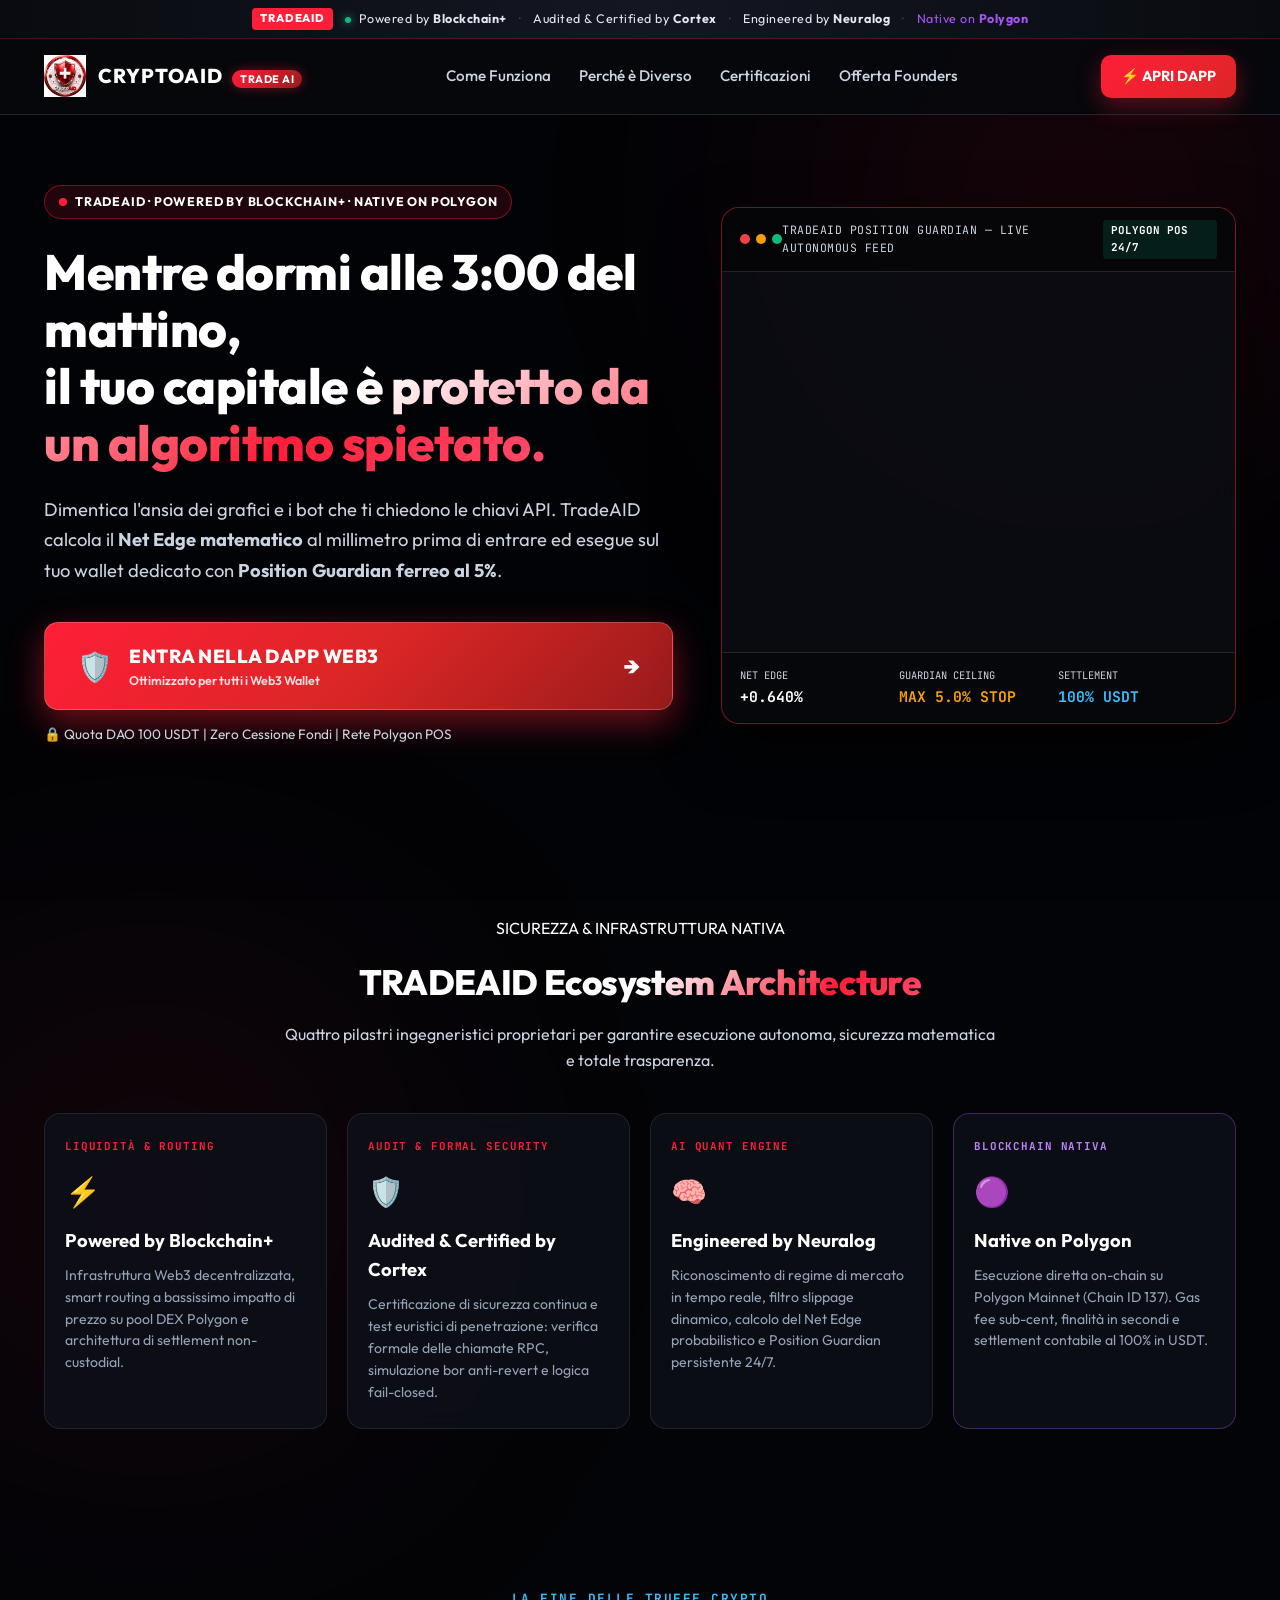
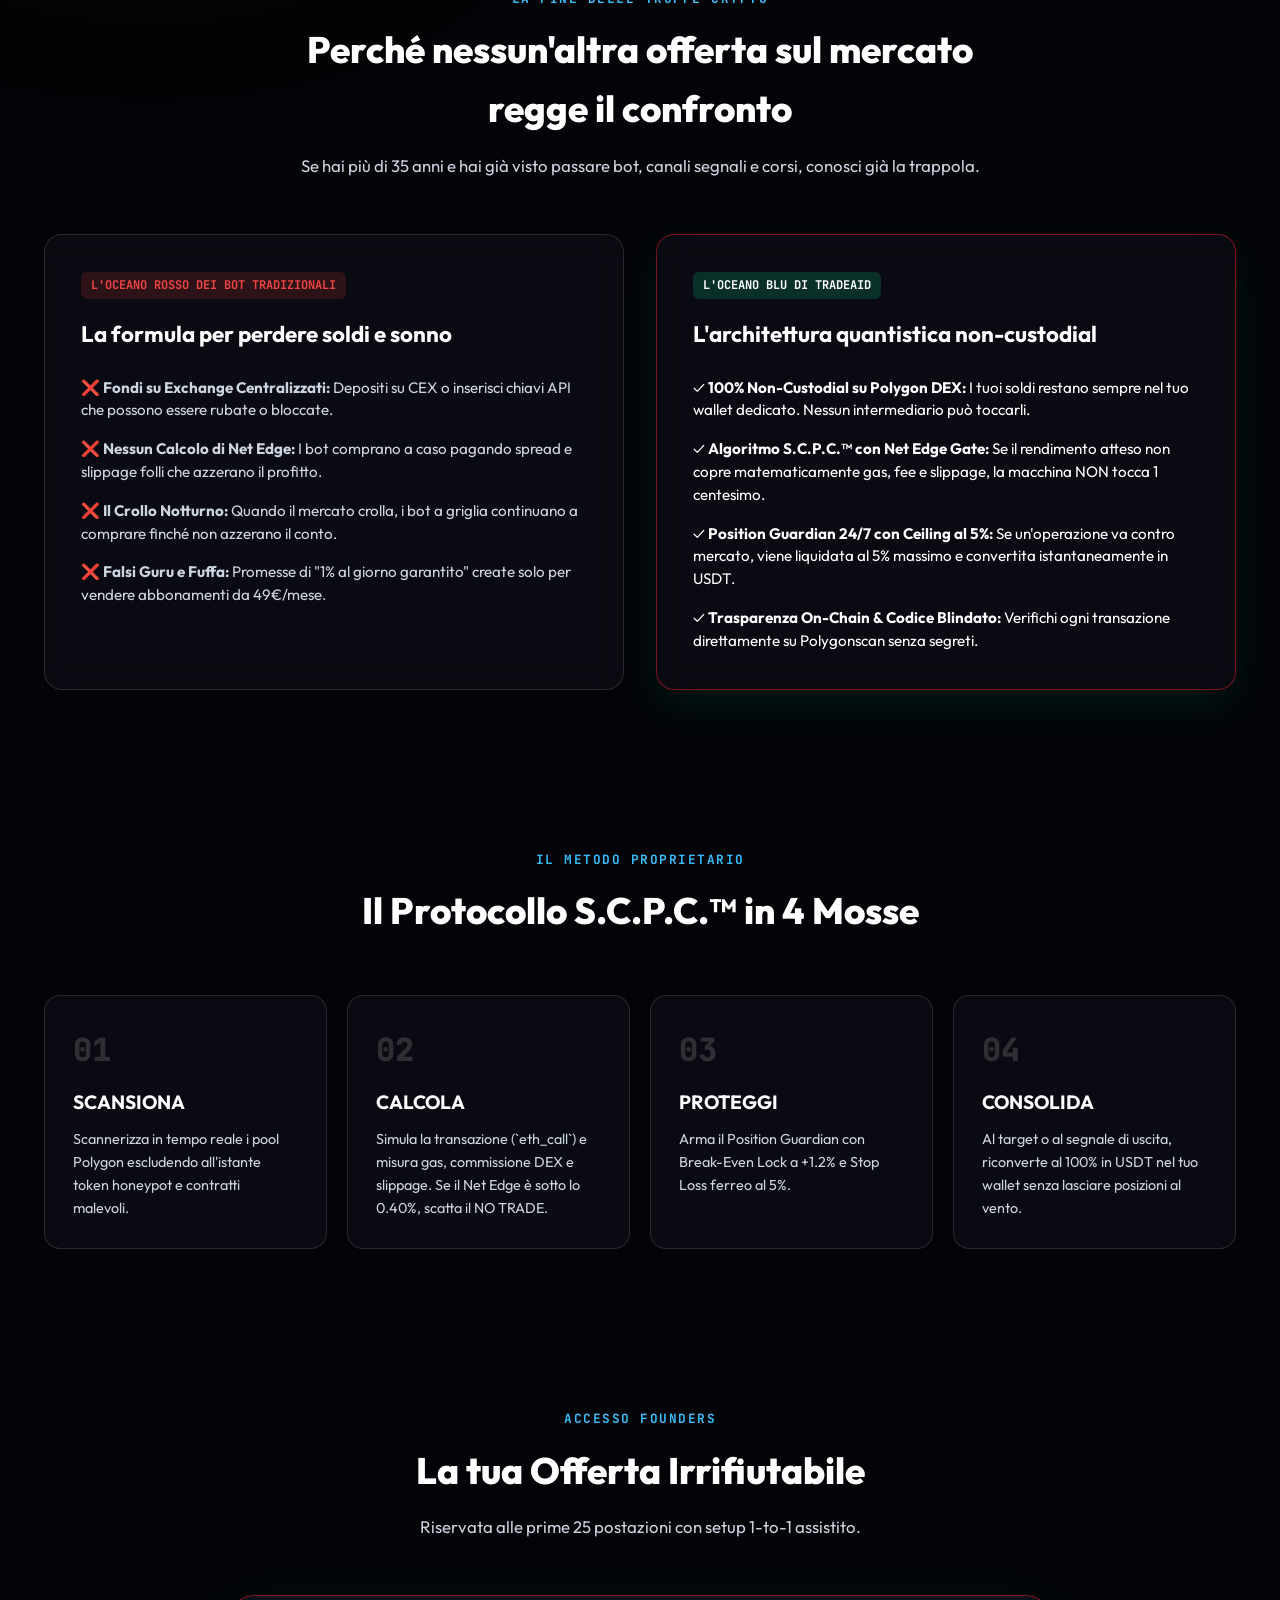
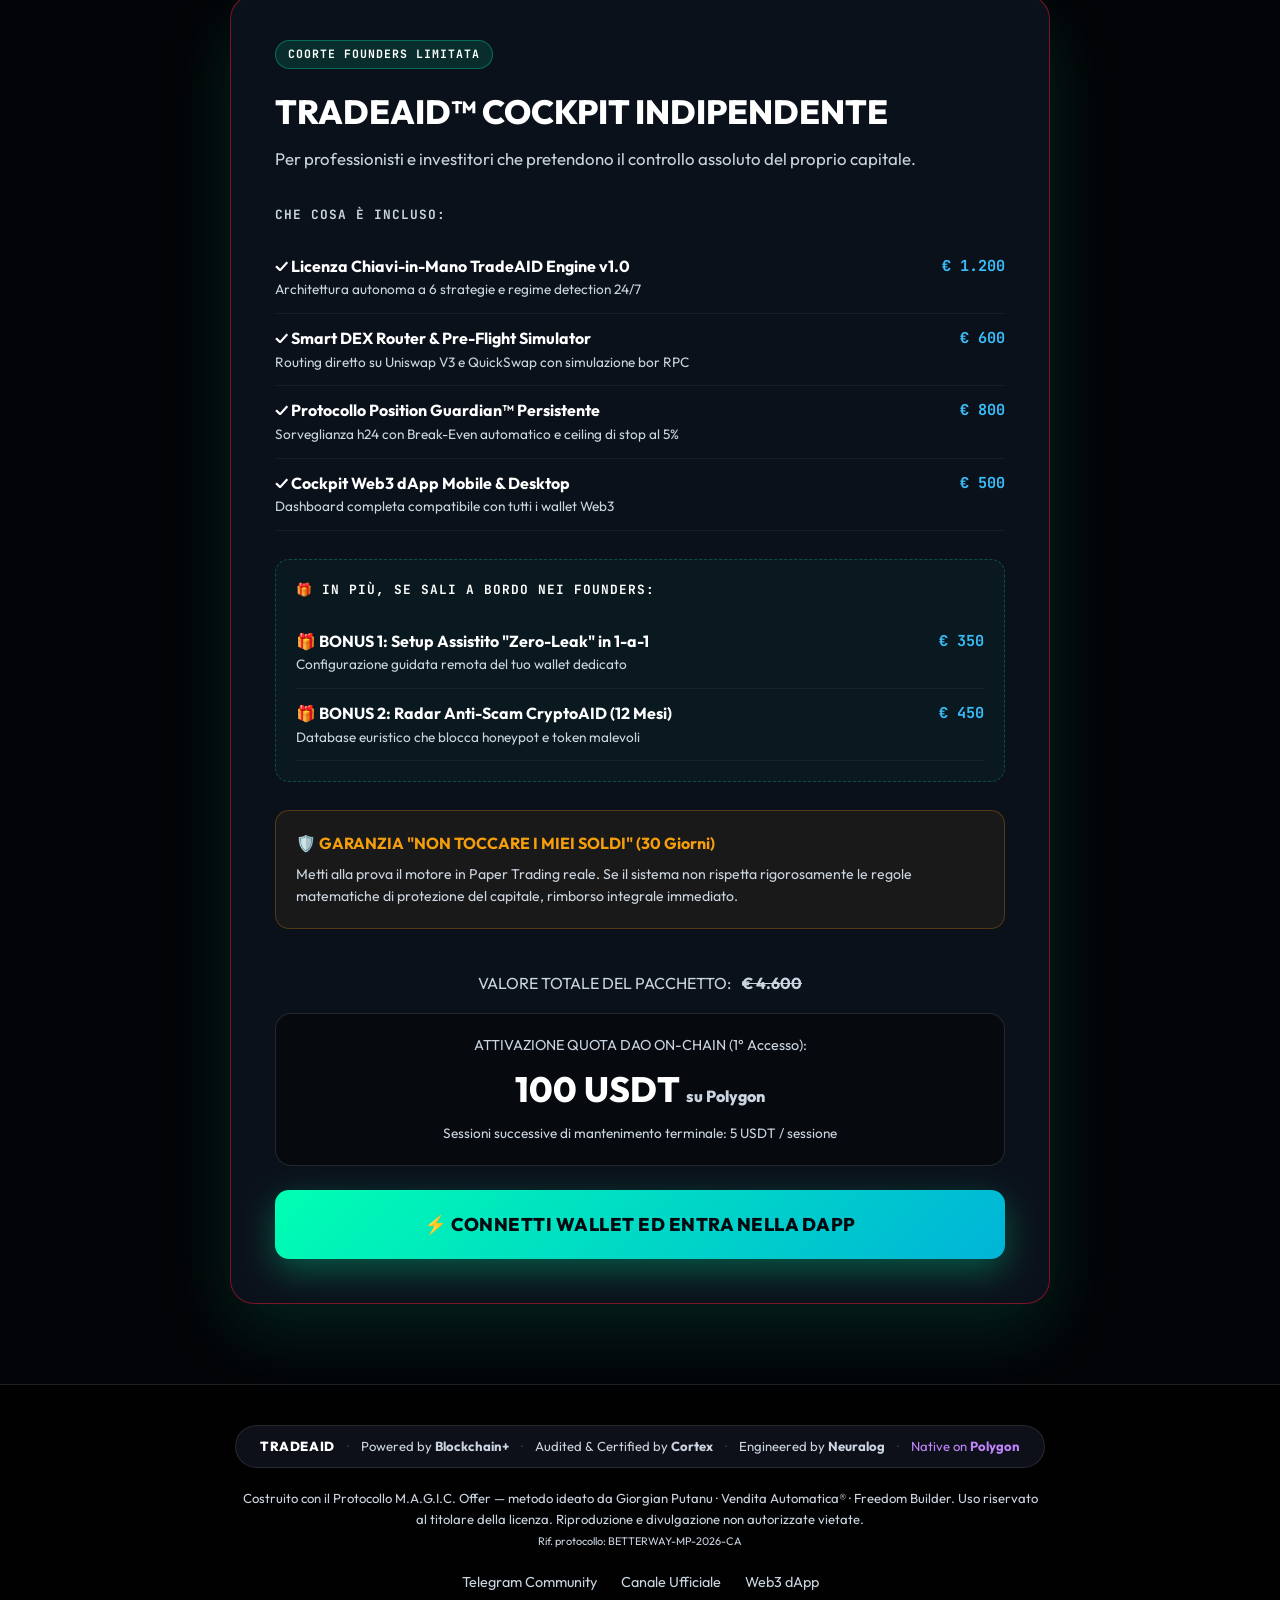
==== commit f82934a9: "fix(copy): removed all visible 9:16 labels across landing and dapp" ====
--- a/src/pwa/index.html
+++ b/src/pwa/index.html
@@ -52,7 +52,7 @@
             </nav>
             <div class="nav-actions">
                 <a href="dapp.html" class="btn-primary-nav pulse-glow">
-                    <span>⚡ APRI DAPP (9:16)</span>
+                    <span>⚡ APRI DAPP</span>
                 </a>
             </div>
         </div>
@@ -79,7 +79,7 @@
                         <span class="cta-icon">🛡️</span>
                         <span class="cta-text">
                             <strong>ENTRA NELLA DAPP WEB3</strong>
-                            <small>Formato Nativo 9:16 per tutti i Web3 Wallet</small>
+                            <small>Ottimizzato per tutti i Web3 Wallet</small>
                         </span>
                     </span>
                     <span class="arrow-spark">→</span>
@@ -269,8 +269,8 @@
                     </div>
                     <div class="item-row">
                         <div>
-                            <strong>✓ Cockpit Web3 dApp Formato 9:16</strong>
-                            <p>Dashboard completa su mobile e desktop compatibile con tutti i wallet</p>
+                            <strong>✓ Cockpit Web3 dApp Mobile & Desktop</strong>
+                            <p>Dashboard completa compatibile con tutti i wallet Web3</p>
                         </div>
                         <span class="item-val">€ 500</span>
                     </div>
@@ -342,7 +342,7 @@
             <div class="footer-links">
                 <a href="https://t.me/cryptoAIDsupporter" target="_blank">Telegram Community</a>
                 <a href="https://t.me/cryptoaidsup" target="_blank">Canale Ufficiale</a>
-                <a href="dapp.html">Web3 dApp (9:16)</a>
+                <a href="dapp.html">Web3 dApp</a>
             </div>
         </div>
     </footer>
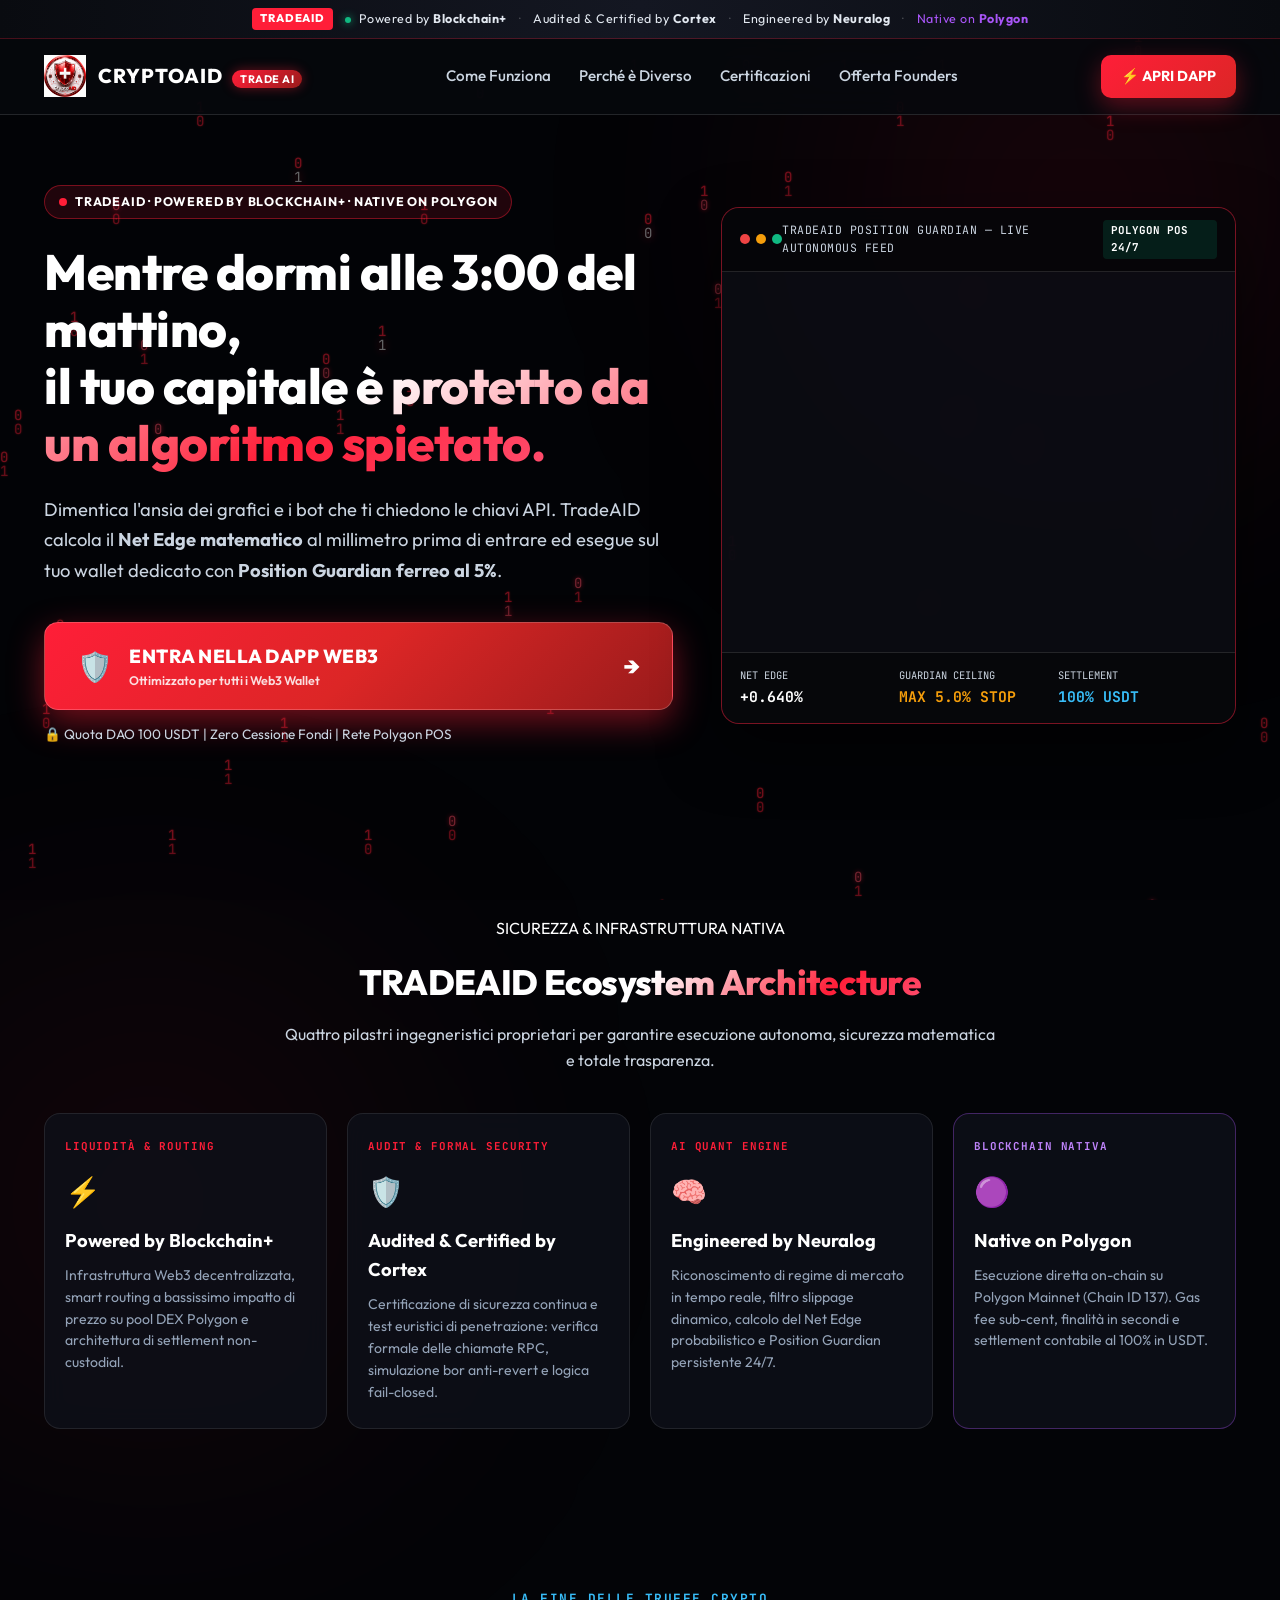
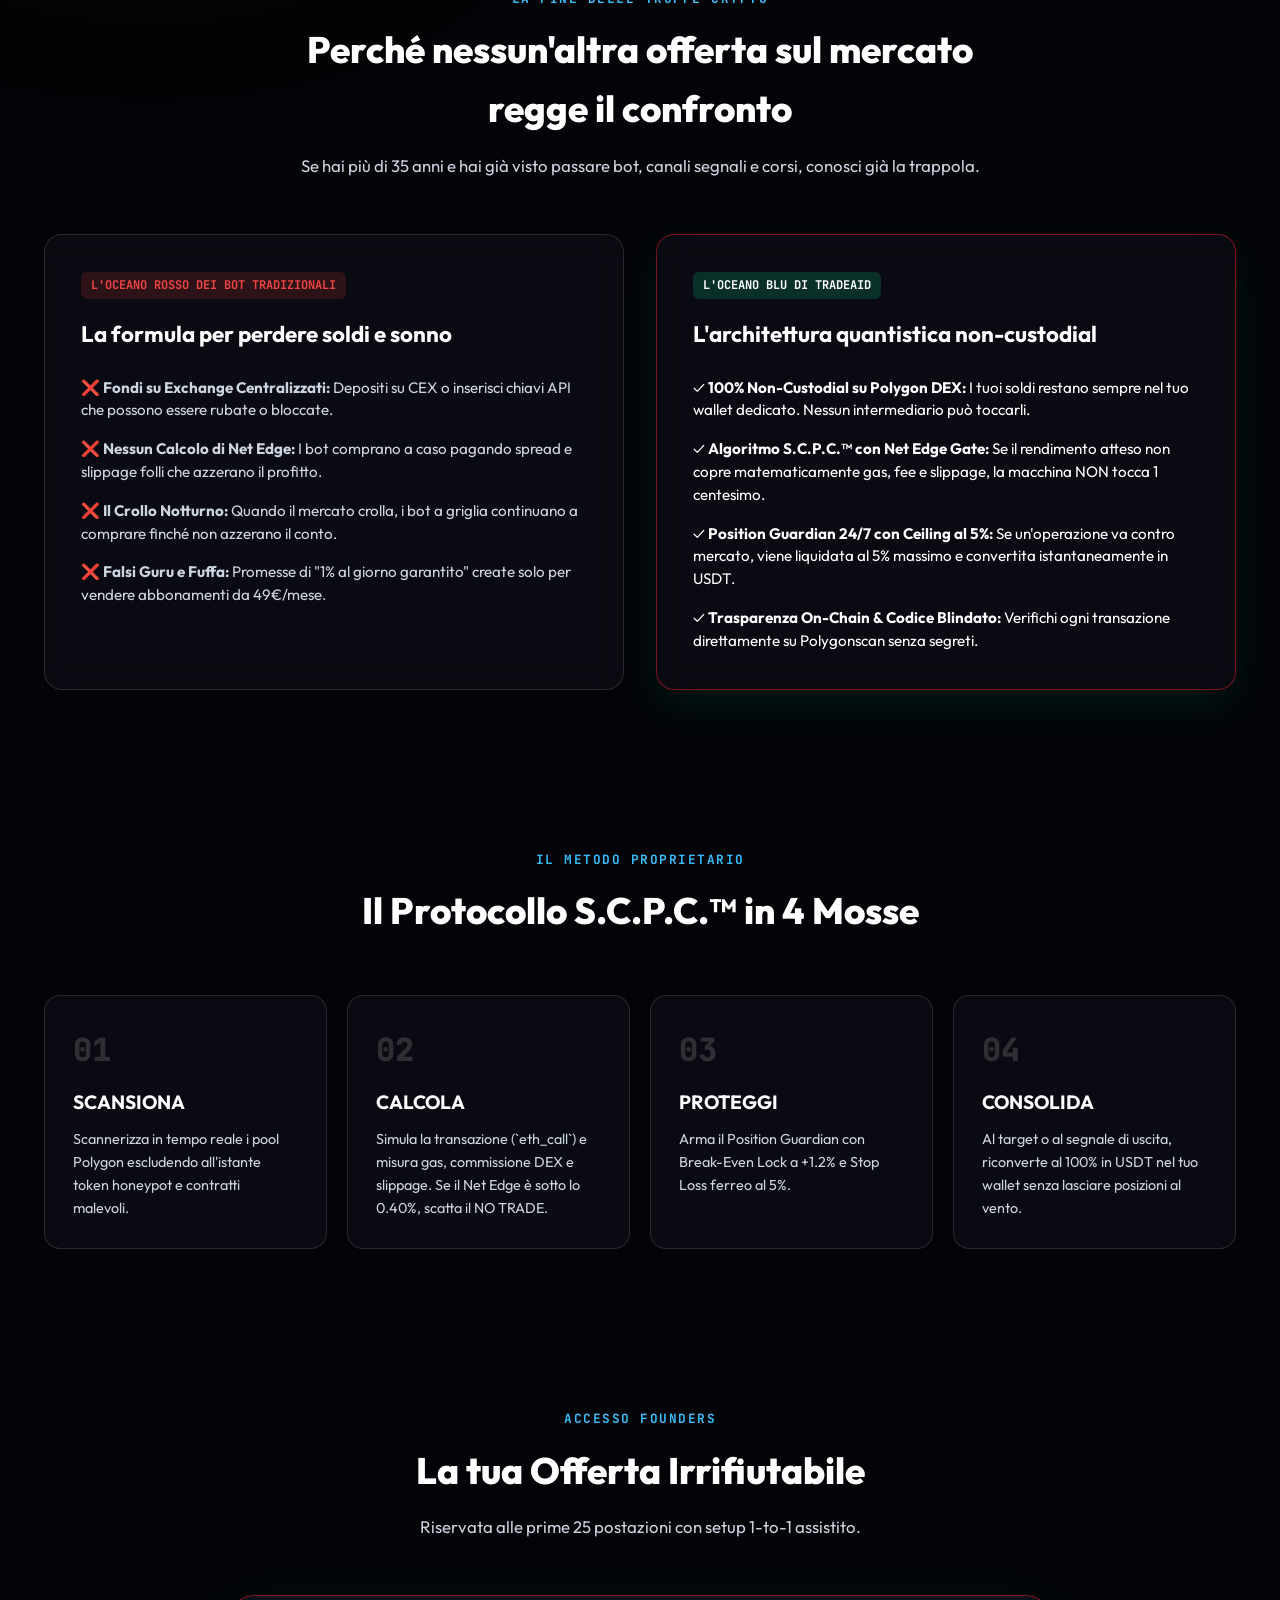
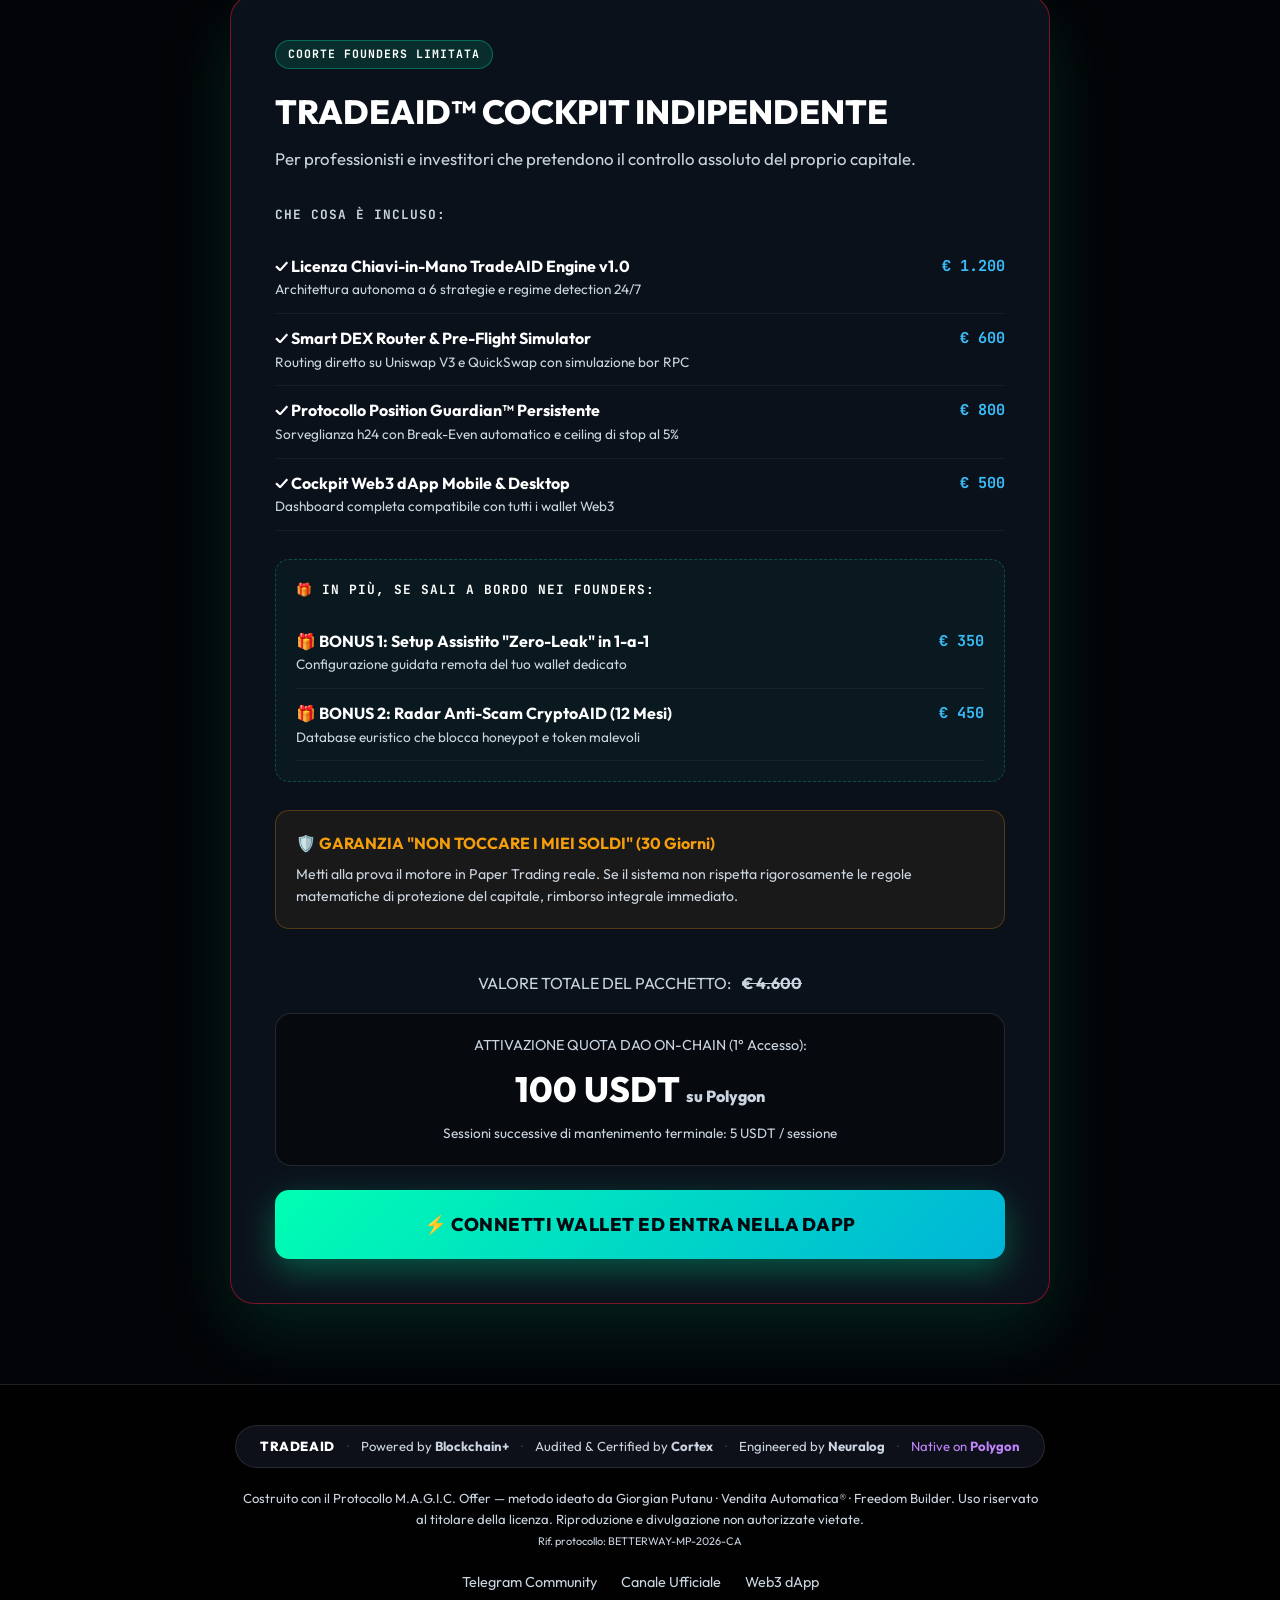
==== commit 64cc80ab: "feat(matrix): upward slow binary rain with red 01 stream" ====
--- a/src/pwa/index.html
+++ b/src/pwa/index.html
@@ -346,6 +346,6 @@
             </div>
         </div>
     </footer>
-    <script src="static/js/matrix.js"></script>
+    <script src="static/js/matrix.js?v=upward2"></script>
 </body>
 </html>
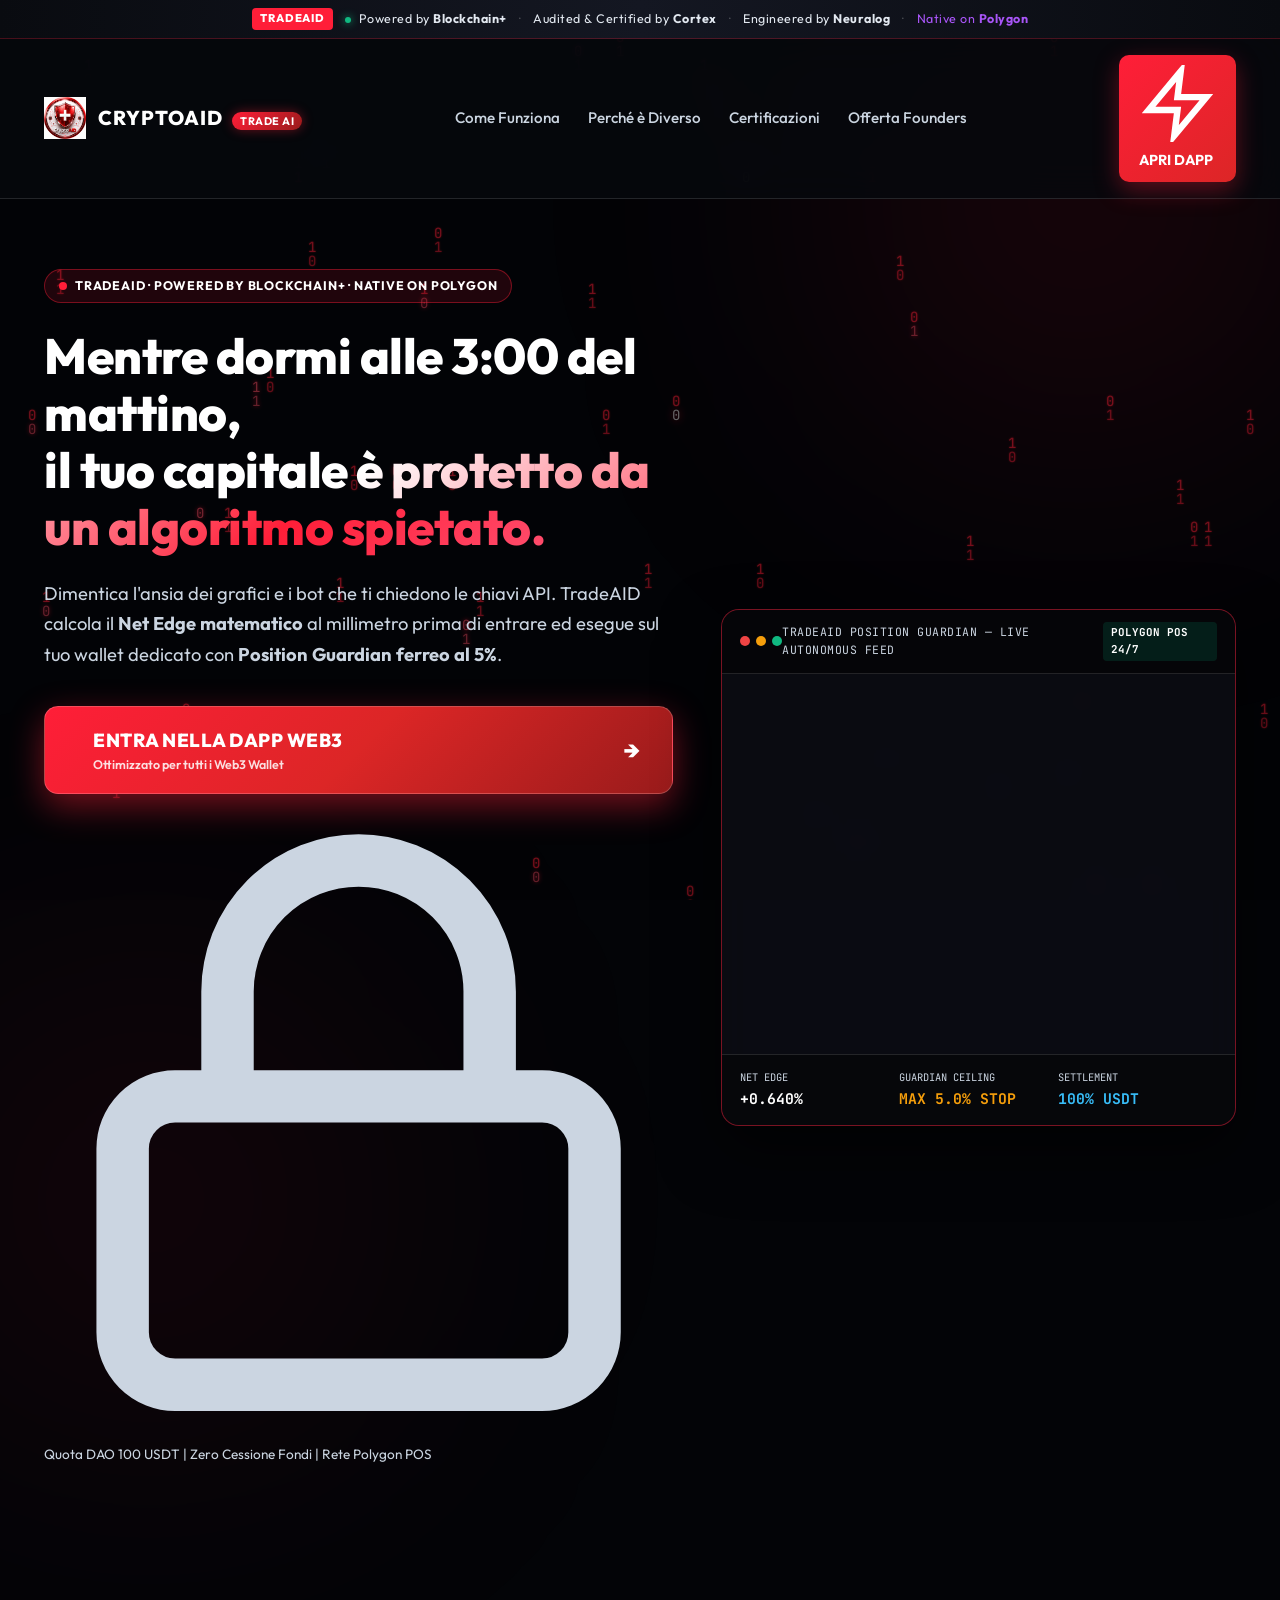
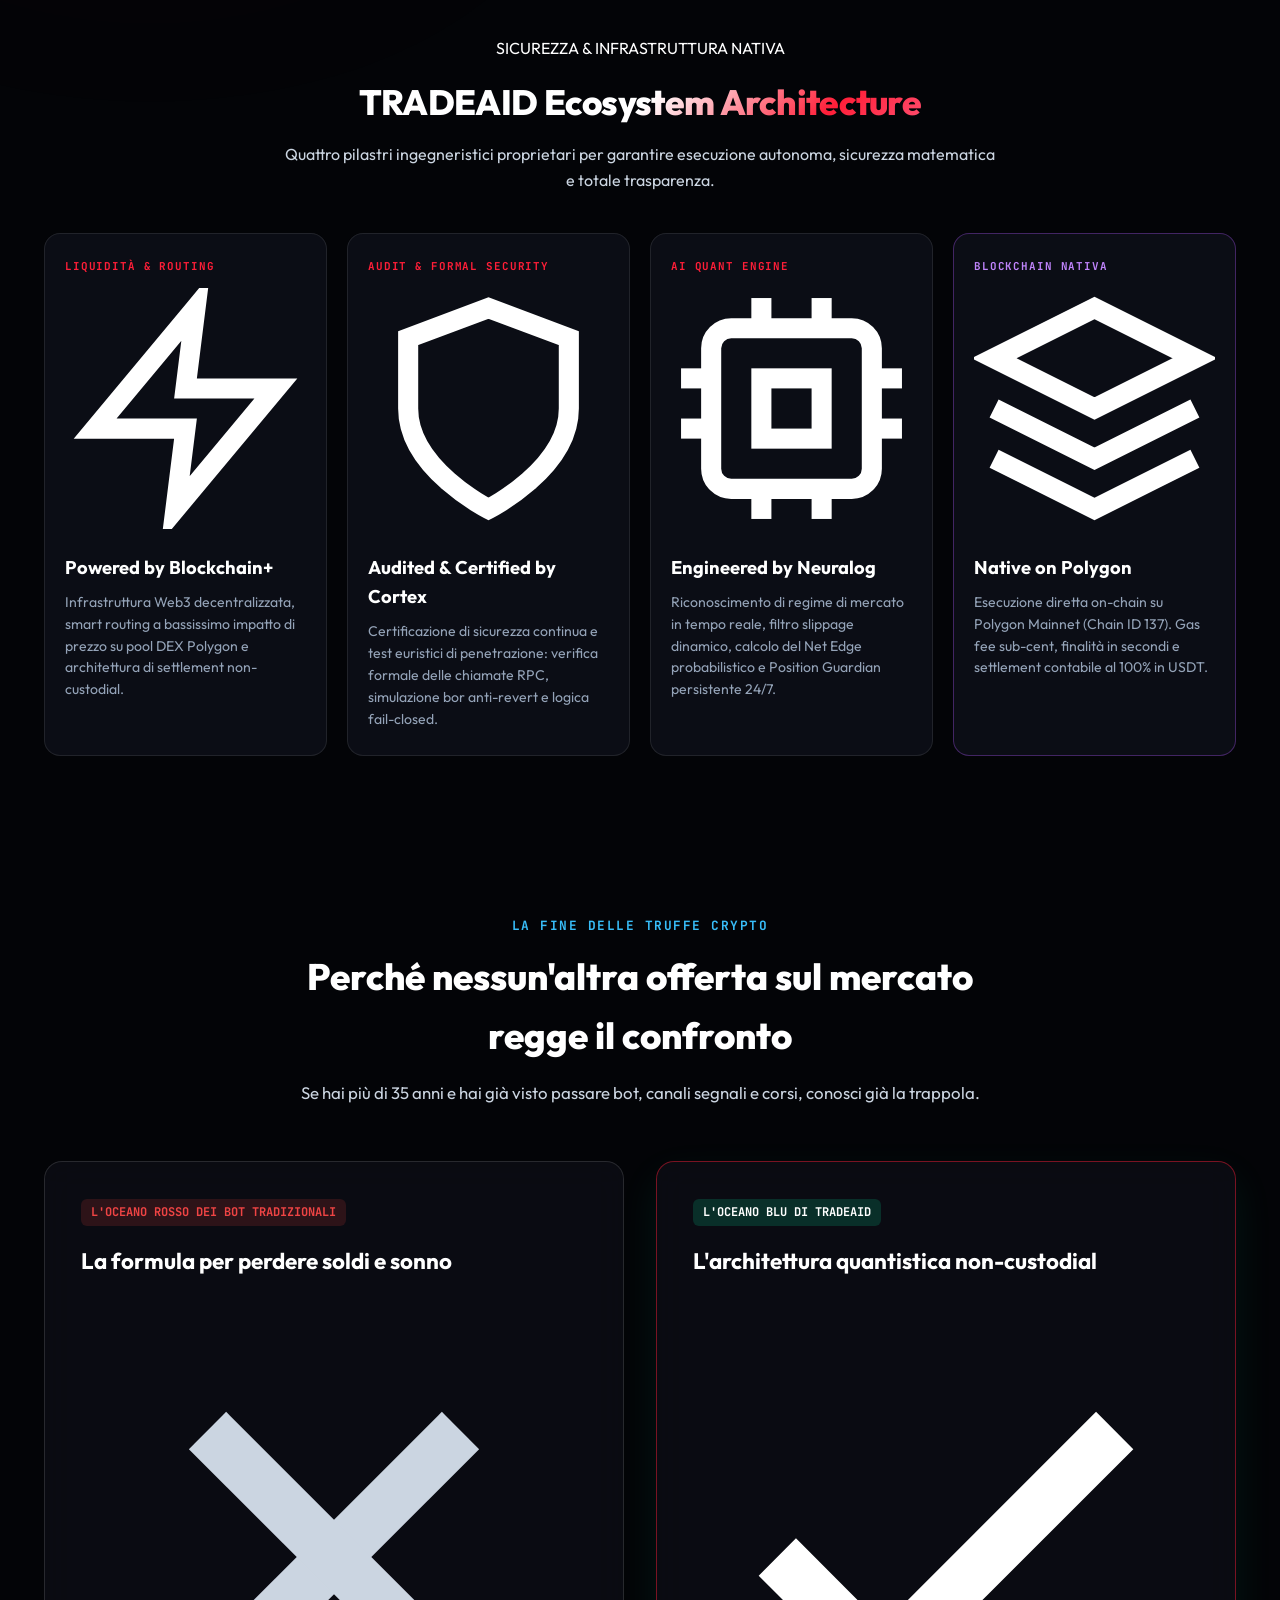
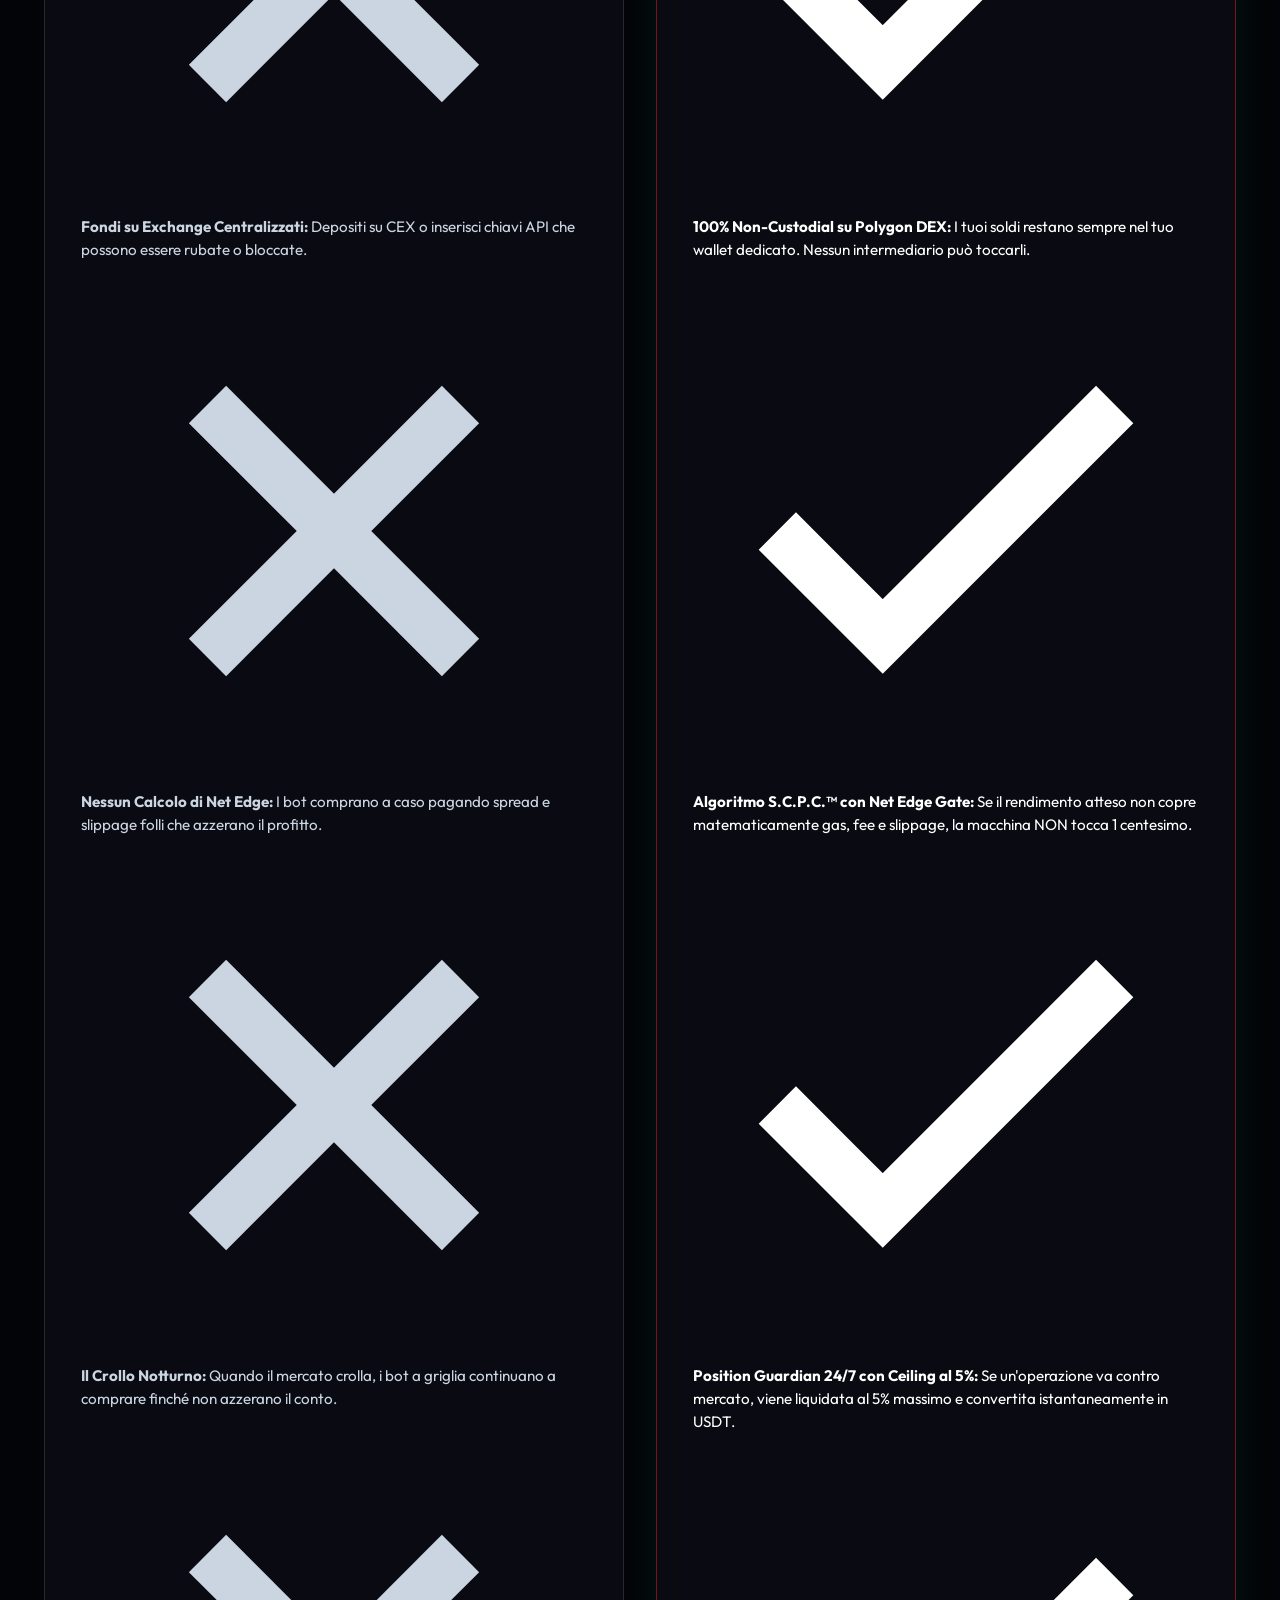
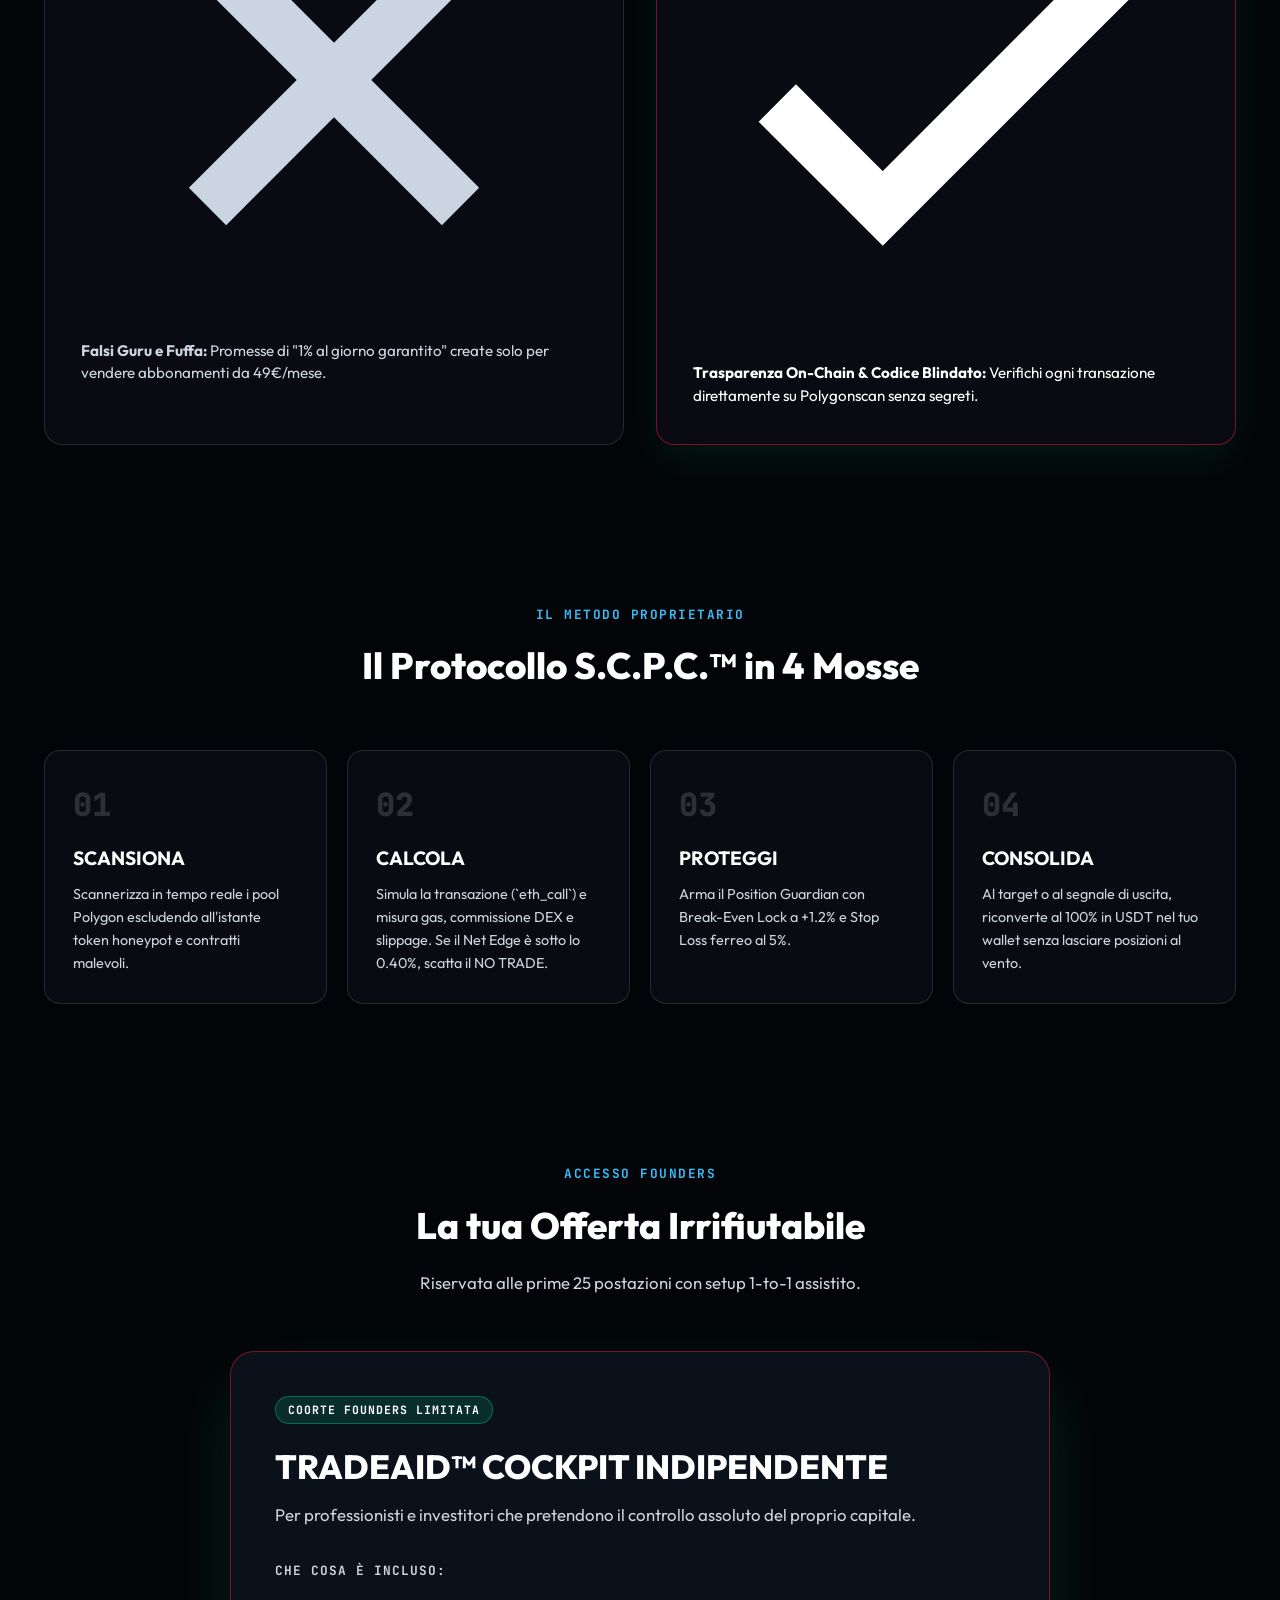
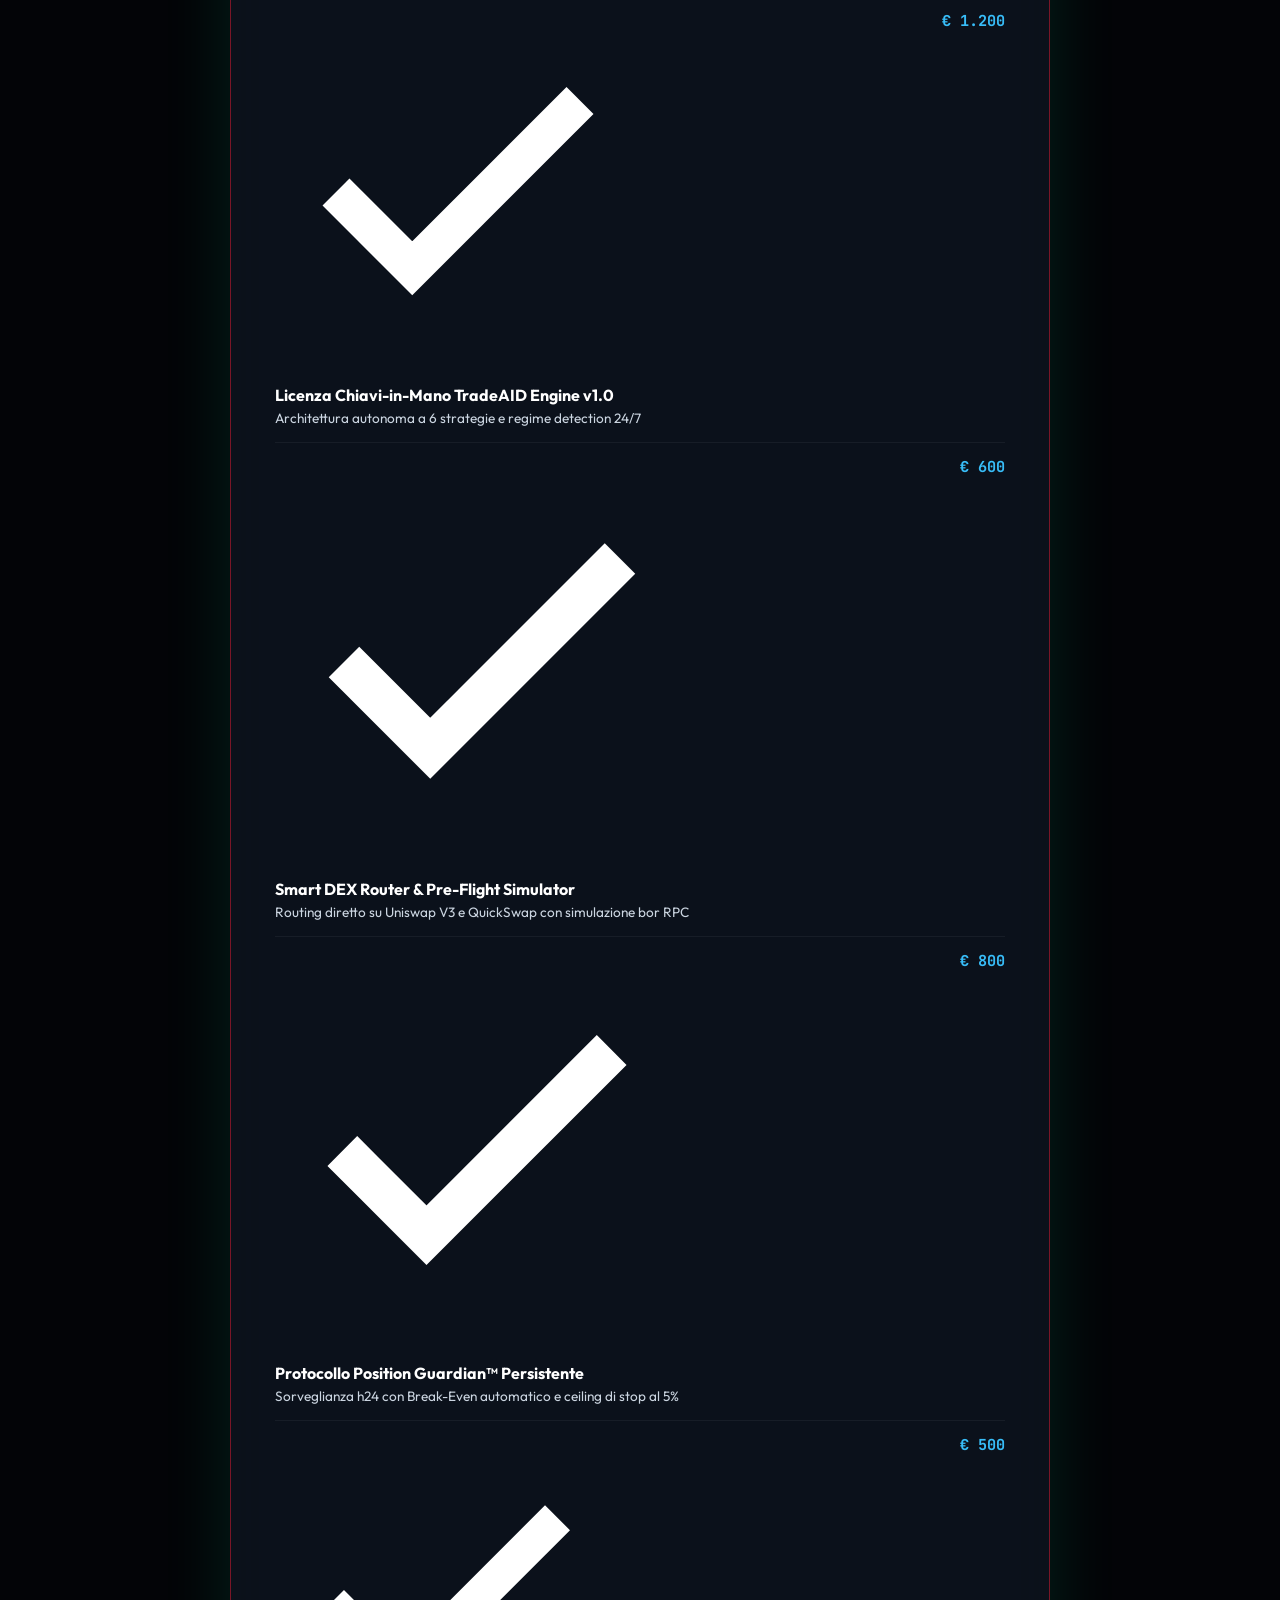
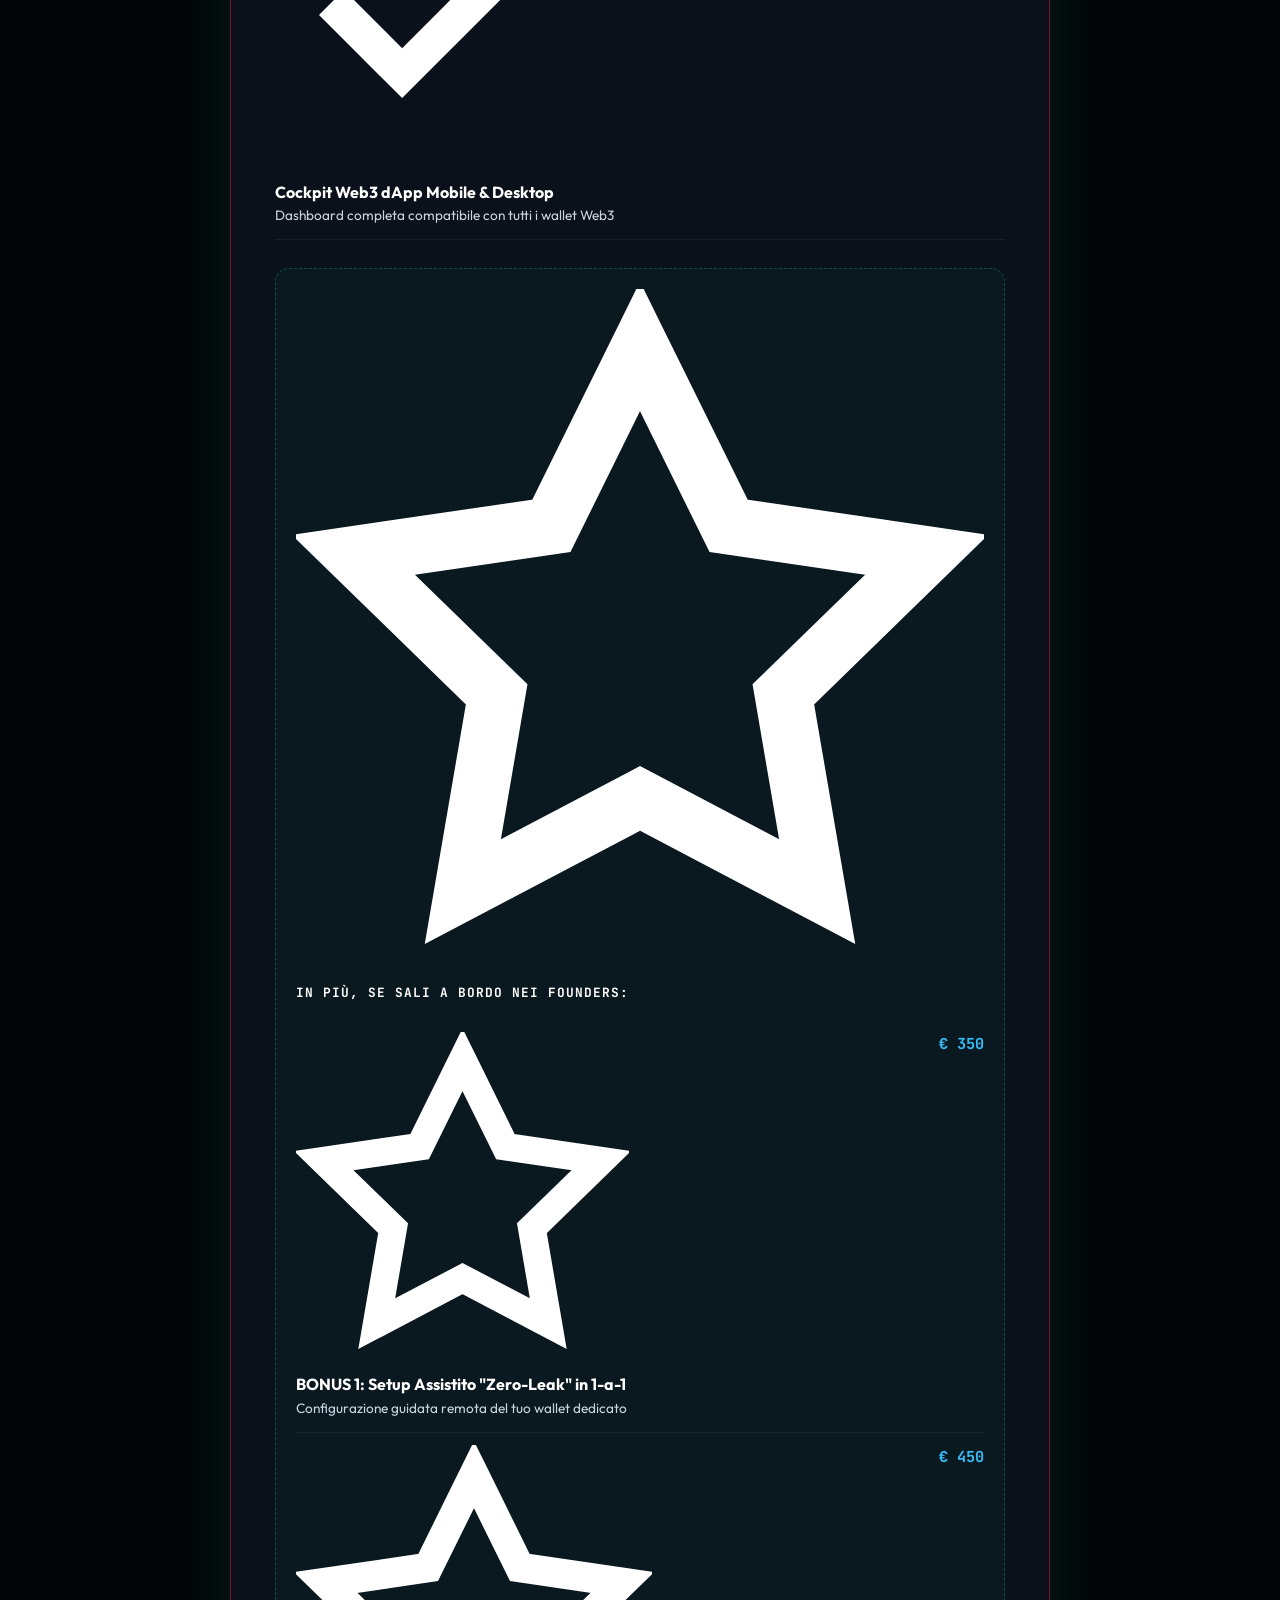
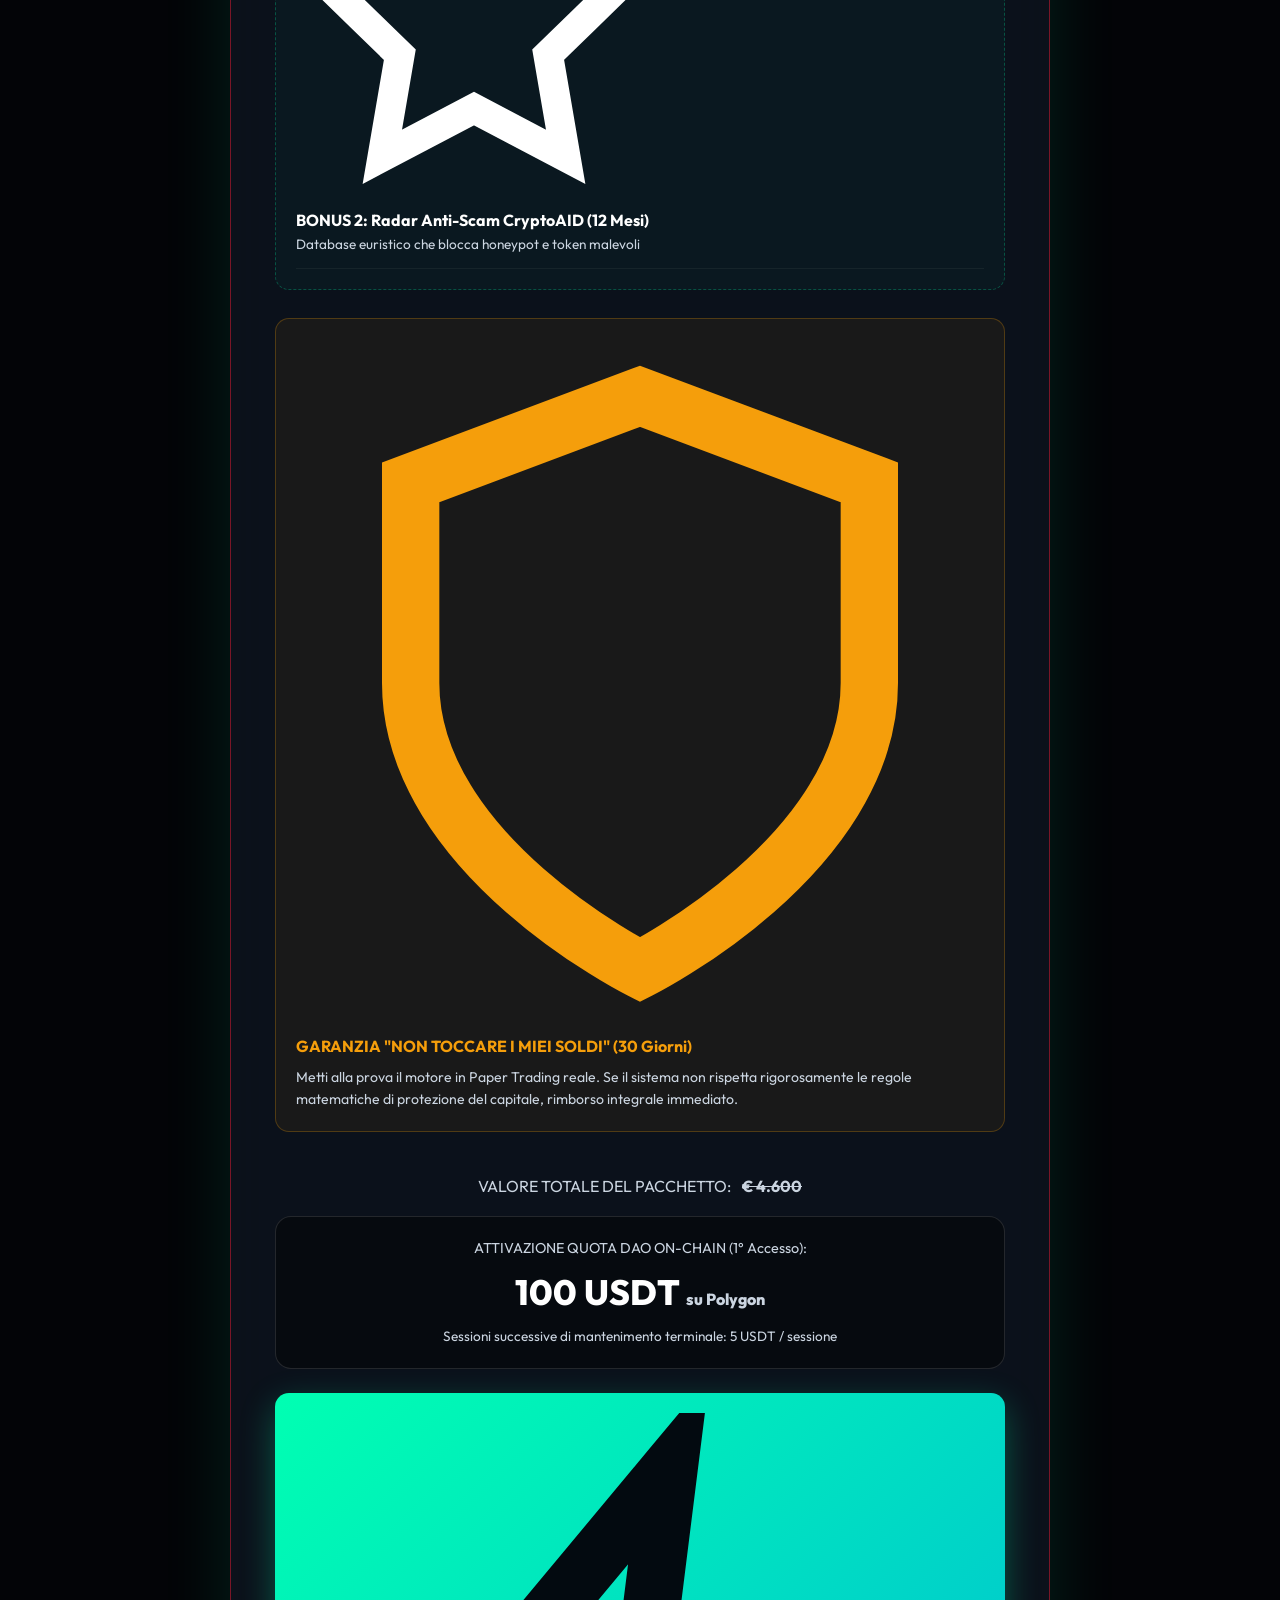
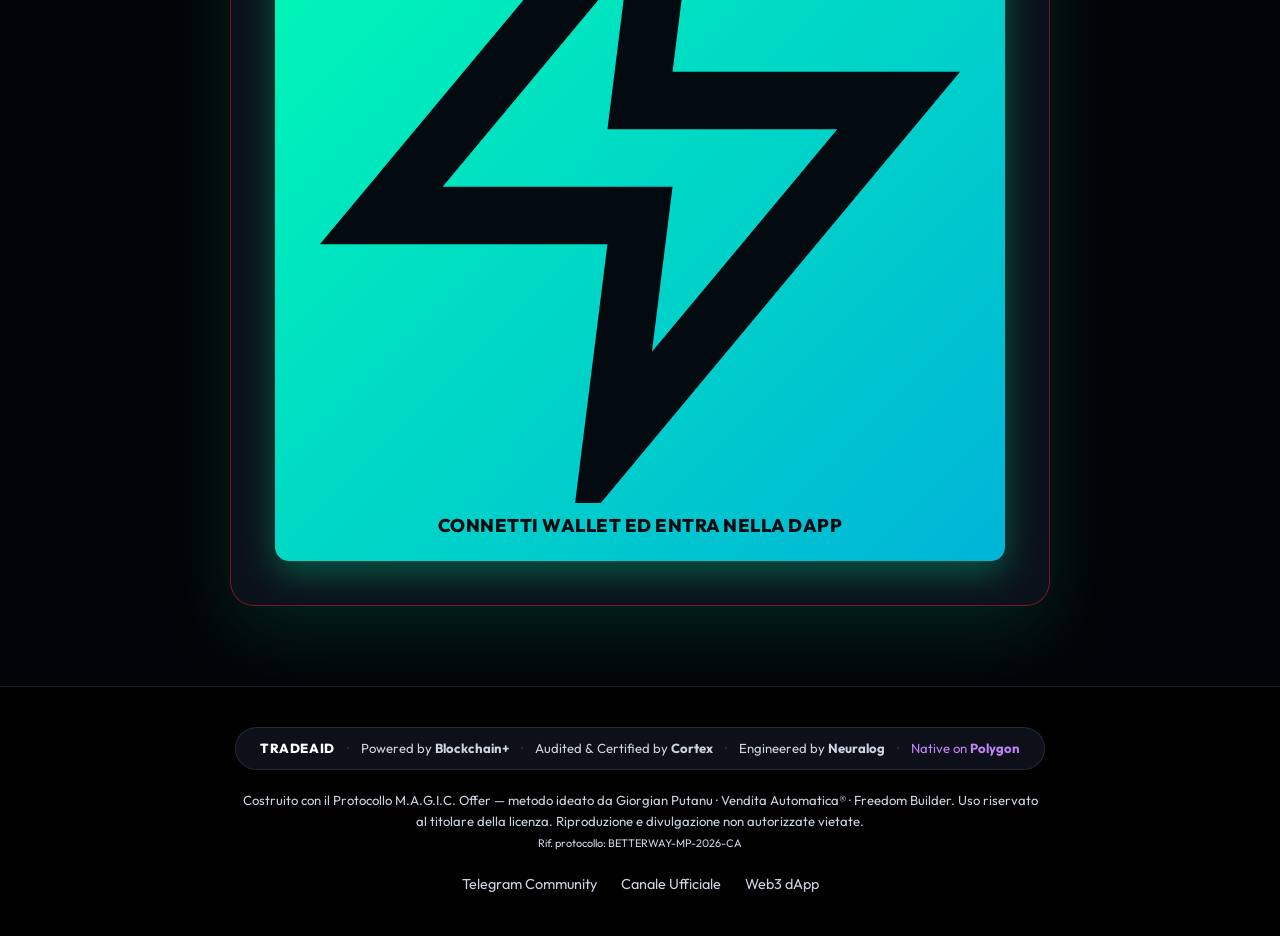
==== commit 70c7e4d7: "feat: SVG icons only (white/red), demo paper trading mode, 100 USDT DAO quota unlock, 10 POL trade o" ====
--- a/src/pwa/index.html
+++ b/src/pwa/index.html
@@ -52,7 +52,7 @@
             </nav>
             <div class="nav-actions">
                 <a href="dapp.html" class="btn-primary-nav pulse-glow">
-                    <span>⚡ APRI DAPP</span>
+                    <span><svg class="icon-svg sm svg-white" viewBox="0 0 24 24" fill="none" stroke="currentColor" stroke-width="2"><polygon points="13 2 3 14 12 14 11 22 21 10 12 10 13 2"></polygon></svg> APRI DAPP</span>
                 </a>
             </div>
         </div>
@@ -76,7 +76,7 @@
             <div class="hero-cta-group">
                 <a href="dapp.html" class="btn-mega-cta">
                     <span class="cta-inner">
-                        <span class="cta-icon">🛡️</span>
+                        <span class="cta-icon"><svg class="icon-svg sm svg-white" viewBox="0 0 24 24" fill="none" stroke="currentColor" stroke-width="2"><path d="M12 22s8-4 8-10V5l-8-3-8 3v7c0 6 8 10 8 10z"></path></svg></span>
                         <span class="cta-text">
                             <strong>ENTRA NELLA DAPP WEB3</strong>
                             <small>Ottimizzato per tutti i Web3 Wallet</small>
@@ -85,7 +85,7 @@
                     <span class="arrow-spark">→</span>
                 </a>
                 <div class="guarantee-micro">
-                    <span>🔒 Quota DAO 100 USDT | Zero Cessione Fondi | Rete Polygon POS</span>
+                    <span><svg class="icon-svg sm svg-white" viewBox="0 0 24 24" fill="none" stroke="currentColor" stroke-width="2"><rect x="3" y="11" width="18" height="11" rx="2" ry="2"></rect><path d="M7 11V7a5 5 0 0 1 10 0v4"></path></svg> Quota DAO 100 USDT | Zero Cessione Fondi | Rete Polygon POS</span>
                 </div>
             </div>
         </div>
@@ -138,28 +138,28 @@
             <div class="credentials-grid">
                 <div class="cred-card">
                     <div class="cred-card-tag">LIQUIDITÀ & ROUTING</div>
-                    <div class="cred-icon-wrap">⚡</div>
+                    <div class="cred-icon-wrap"><svg class="icon-svg sm svg-white" viewBox="0 0 24 24" fill="none" stroke="currentColor" stroke-width="2"><polygon points="13 2 3 14 12 14 11 22 21 10 12 10 13 2"></polygon></svg></div>
                     <h3>Powered by Blockchain+</h3>
                     <p>Infrastruttura Web3 decentralizzata, smart routing a bassissimo impatto di prezzo su pool DEX Polygon e architettura di settlement non-custodial.</p>
                 </div>
 
                 <div class="cred-card">
                     <div class="cred-card-tag">AUDIT & FORMAL SECURITY</div>
-                    <div class="cred-icon-wrap">🛡️</div>
+                    <div class="cred-icon-wrap"><svg class="icon-svg lg svg-red" viewBox="0 0 24 24" fill="none" stroke="currentColor" stroke-width="2"><path d="M12 22s8-4 8-10V5l-8-3-8 3v7c0 6 8 10 8 10z"></path></svg></div>
                     <h3>Audited & Certified by Cortex</h3>
                     <p>Certificazione di sicurezza continua e test euristici di penetrazione: verifica formale delle chiamate RPC, simulazione bor anti-revert e logica fail-closed.</p>
                 </div>
 
                 <div class="cred-card">
                     <div class="cred-card-tag">AI QUANT ENGINE</div>
-                    <div class="cred-icon-wrap">🧠</div>
+                    <div class="cred-icon-wrap"><svg class="icon-svg lg svg-red" viewBox="0 0 24 24" fill="none" stroke="currentColor" stroke-width="2"><rect x="4" y="4" width="16" height="16" rx="2"></rect><rect x="9" y="9" width="6" height="6"></rect><line x1="9" y1="1" x2="9" y2="4"></line><line x1="15" y1="1" x2="15" y2="4"></line><line x1="9" y1="20" x2="9" y2="23"></line><line x1="15" y1="20" x2="15" y2="23"></line><line x1="20" y1="9" x2="23" y2="9"></line><line x1="20" y1="14" x2="23" y2="14"></line><line x1="1" y1="9" x2="4" y2="9"></line><line x1="1" y1="14" x2="4" y2="14"></line></svg></div>
                     <h3>Engineered by Neuralog</h3>
                     <p>Riconoscimento di regime di mercato in tempo reale, filtro slippage dinamico, calcolo del Net Edge probabilistico e Position Guardian persistente 24/7.</p>
                 </div>
 
                 <div class="cred-card highlight-polygon">
                     <div class="cred-card-tag poly">BLOCKCHAIN NATIVA</div>
-                    <div class="cred-icon-wrap poly">🟣</div>
+                    <div class="cred-icon-wrap poly"><svg class="icon-svg lg svg-white" viewBox="0 0 24 24" fill="none" stroke="currentColor" stroke-width="2"><polygon points="12 2 2 7 12 12 22 7 12 2"></polygon><polyline points="2 17 12 22 22 17"></polyline><polyline points="2 12 12 17 22 12"></polyline></svg></div>
                     <h3>Native on Polygon</h3>
                     <p>Esecuzione diretta on-chain su Polygon Mainnet (Chain ID 137). Gas fee sub-cent, finalità in secondi e settlement contabile al 100% in USDT.</p>
                 </div>
@@ -180,10 +180,10 @@
                 <div class="card-tag red">L'OCEANO ROSSO DEI BOT TRADIZIONALI</div>
                 <h3>La formula per perdere soldi e sonno</h3>
                 <ul class="comp-list red">
-                    <li>❌ <strong>Fondi su Exchange Centralizzati:</strong> Depositi su CEX o inserisci chiavi API che possono essere rubate o bloccate.</li>
-                    <li>❌ <strong>Nessun Calcolo di Net Edge:</strong> I bot comprano a caso pagando spread e slippage folli che azzerano il profitto.</li>
-                    <li>❌ <strong>Il Crollo Notturno:</strong> Quando il mercato crolla, i bot a griglia continuano a comprare finché non azzerano il conto.</li>
-                    <li>❌ <strong>Falsi Guru e Fuffa:</strong> Promesse di "1% al giorno garantito" create solo per vendere abbonamenti da 49€/mese.</li>
+                    <li><svg class="icon-svg sm svg-red" viewBox="0 0 24 24" fill="none" stroke="currentColor" stroke-width="2.5"><line x1="18" y1="6" x2="6" y2="18"></line><line x1="6" y1="6" x2="18" y2="18"></line></svg> <strong>Fondi su Exchange Centralizzati:</strong> Depositi su CEX o inserisci chiavi API che possono essere rubate o bloccate.</li>
+                    <li><svg class="icon-svg sm svg-red" viewBox="0 0 24 24" fill="none" stroke="currentColor" stroke-width="2.5"><line x1="18" y1="6" x2="6" y2="18"></line><line x1="6" y1="6" x2="18" y2="18"></line></svg> <strong>Nessun Calcolo di Net Edge:</strong> I bot comprano a caso pagando spread e slippage folli che azzerano il profitto.</li>
+                    <li><svg class="icon-svg sm svg-red" viewBox="0 0 24 24" fill="none" stroke="currentColor" stroke-width="2.5"><line x1="18" y1="6" x2="6" y2="18"></line><line x1="6" y1="6" x2="18" y2="18"></line></svg> <strong>Il Crollo Notturno:</strong> Quando il mercato crolla, i bot a griglia continuano a comprare finché non azzerano il conto.</li>
+                    <li><svg class="icon-svg sm svg-red" viewBox="0 0 24 24" fill="none" stroke="currentColor" stroke-width="2.5"><line x1="18" y1="6" x2="6" y2="18"></line><line x1="6" y1="6" x2="18" y2="18"></line></svg> <strong>Falsi Guru e Fuffa:</strong> Promesse di "1% al giorno garantito" create solo per vendere abbonamenti da 49€/mese.</li>
                 </ul>
             </div>
 
@@ -191,10 +191,10 @@
                 <div class="card-tag green">L'OCEANO BLU DI TRADEAID</div>
                 <h3>L'architettura quantistica non-custodial</h3>
                 <ul class="comp-list green">
-                    <li>✓ <strong>100% Non-Custodial su Polygon DEX:</strong> I tuoi soldi restano sempre nel tuo wallet dedicato. Nessun intermediario può toccarli.</li>
-                    <li>✓ <strong>Algoritmo S.C.P.C.™ con Net Edge Gate:</strong> Se il rendimento atteso non copre matematicamente gas, fee e slippage, la macchina NON tocca 1 centesimo.</li>
-                    <li>✓ <strong>Position Guardian 24/7 con Ceiling al 5%:</strong> Se un'operazione va contro mercato, viene liquidata al 5% massimo e convertita istantaneamente in USDT.</li>
-                    <li>✓ <strong>Trasparenza On-Chain & Codice Blindato:</strong> Verifichi ogni transazione direttamente su Polygonscan senza segreti.</li>
+                    <li><svg class="icon-svg sm svg-white" viewBox="0 0 24 24" fill="none" stroke="currentColor" stroke-width="2.5"><polyline points="20 6 9 17 4 12"></polyline></svg> <strong>100% Non-Custodial su Polygon DEX:</strong> I tuoi soldi restano sempre nel tuo wallet dedicato. Nessun intermediario può toccarli.</li>
+                    <li><svg class="icon-svg sm svg-white" viewBox="0 0 24 24" fill="none" stroke="currentColor" stroke-width="2.5"><polyline points="20 6 9 17 4 12"></polyline></svg> <strong>Algoritmo S.C.P.C.™ con Net Edge Gate:</strong> Se il rendimento atteso non copre matematicamente gas, fee e slippage, la macchina NON tocca 1 centesimo.</li>
+                    <li><svg class="icon-svg sm svg-white" viewBox="0 0 24 24" fill="none" stroke="currentColor" stroke-width="2.5"><polyline points="20 6 9 17 4 12"></polyline></svg> <strong>Position Guardian 24/7 con Ceiling al 5%:</strong> Se un'operazione va contro mercato, viene liquidata al 5% massimo e convertita istantaneamente in USDT.</li>
+                    <li><svg class="icon-svg sm svg-white" viewBox="0 0 24 24" fill="none" stroke="currentColor" stroke-width="2.5"><polyline points="20 6 9 17 4 12"></polyline></svg> <strong>Trasparenza On-Chain & Codice Blindato:</strong> Verifichi ogni transazione direttamente su Polygonscan senza segreti.</li>
                 </ul>
             </div>
         </div>
@@ -248,28 +248,28 @@
                     <div class="block-title">CHE COSA È INCLUSO:</div>
                     <div class="item-row">
                         <div>
-                            <strong>✓ Licenza Chiavi-in-Mano TradeAID Engine v1.0</strong>
+                            <strong><svg class="icon-svg sm svg-white" viewBox="0 0 24 24" fill="none" stroke="currentColor" stroke-width="2.5"><polyline points="20 6 9 17 4 12"></polyline></svg> Licenza Chiavi-in-Mano TradeAID Engine v1.0</strong>
                             <p>Architettura autonoma a 6 strategie e regime detection 24/7</p>
                         </div>
                         <span class="item-val">€ 1.200</span>
                     </div>
                     <div class="item-row">
                         <div>
-                            <strong>✓ Smart DEX Router & Pre-Flight Simulator</strong>
+                            <strong><svg class="icon-svg sm svg-white" viewBox="0 0 24 24" fill="none" stroke="currentColor" stroke-width="2.5"><polyline points="20 6 9 17 4 12"></polyline></svg> Smart DEX Router & Pre-Flight Simulator</strong>
                             <p>Routing diretto su Uniswap V3 e QuickSwap con simulazione bor RPC</p>
                         </div>
                         <span class="item-val">€ 600</span>
                     </div>
                     <div class="item-row">
                         <div>
-                            <strong>✓ Protocollo Position Guardian™ Persistente</strong>
+                            <strong><svg class="icon-svg sm svg-white" viewBox="0 0 24 24" fill="none" stroke="currentColor" stroke-width="2.5"><polyline points="20 6 9 17 4 12"></polyline></svg> Protocollo Position Guardian™ Persistente</strong>
                             <p>Sorveglianza h24 con Break-Even automatico e ceiling di stop al 5%</p>
                         </div>
                         <span class="item-val">€ 800</span>
                     </div>
                     <div class="item-row">
                         <div>
-                            <strong>✓ Cockpit Web3 dApp Mobile & Desktop</strong>
+                            <strong><svg class="icon-svg sm svg-white" viewBox="0 0 24 24" fill="none" stroke="currentColor" stroke-width="2.5"><polyline points="20 6 9 17 4 12"></polyline></svg> Cockpit Web3 dApp Mobile & Desktop</strong>
                             <p>Dashboard completa compatibile con tutti i wallet Web3</p>
                         </div>
                         <span class="item-val">€ 500</span>
@@ -277,17 +277,17 @@
                 </div>
 
                 <div class="bonus-block">
-                    <div class="block-title green">🎁 IN PIÙ, SE SALI A BORDO NEI FOUNDERS:</div>
-                    <div class="item-row">
-                        <div>
-                            <strong>🎁 BONUS 1: Setup Assistito "Zero-Leak" in 1-a-1</strong>
+                    <div class="block-title green"><svg class="icon-svg sm svg-white" viewBox="0 0 24 24" fill="none" stroke="currentColor" stroke-width="2"><polygon points="12 2 15.09 8.26 22 9.27 17 14.14 18.18 21.02 12 17.77 5.82 21.02 7 14.14 2 9.27 8.91 8.26 12 2"></polygon></svg> IN PIÙ, SE SALI A BORDO NEI FOUNDERS:</div>
+                    <div class="item-row">
+                        <div>
+                            <strong><svg class="icon-svg sm svg-white" viewBox="0 0 24 24" fill="none" stroke="currentColor" stroke-width="2"><polygon points="12 2 15.09 8.26 22 9.27 17 14.14 18.18 21.02 12 17.77 5.82 21.02 7 14.14 2 9.27 8.91 8.26 12 2"></polygon></svg> BONUS 1: Setup Assistito "Zero-Leak" in 1-a-1</strong>
                             <p>Configurazione guidata remota del tuo wallet dedicato</p>
                         </div>
                         <span class="item-val">€ 350</span>
                     </div>
                     <div class="item-row">
                         <div>
-                            <strong>🎁 BONUS 2: Radar Anti-Scam CryptoAID (12 Mesi)</strong>
+                            <strong><svg class="icon-svg sm svg-white" viewBox="0 0 24 24" fill="none" stroke="currentColor" stroke-width="2"><polygon points="12 2 15.09 8.26 22 9.27 17 14.14 18.18 21.02 12 17.77 5.82 21.02 7 14.14 2 9.27 8.91 8.26 12 2"></polygon></svg> BONUS 2: Radar Anti-Scam CryptoAID (12 Mesi)</strong>
                             <p>Database euristico che blocca honeypot e token malevoli</p>
                         </div>
                         <span class="item-val">€ 450</span>
@@ -295,7 +295,7 @@
                 </div>
 
                 <div class="guarantee-box">
-                    <div class="g-header">🛡️ GARANZIA "NON TOCCARE I MIEI SOLDI" (30 Giorni)</div>
+                    <div class="g-header"><svg class="icon-svg sm svg-white" viewBox="0 0 24 24" fill="none" stroke="currentColor" stroke-width="2"><path d="M12 22s8-4 8-10V5l-8-3-8 3v7c0 6 8 10 8 10z"></path></svg> GARANZIA "NON TOCCARE I MIEI SOLDI" (30 Giorni)</div>
                     <p>Metti alla prova il motore in Paper Trading reale. Se il sistema non rispetta rigorosamente le regole matematiche di protezione del capitale, rimborso integrale immediato.</p>
                 </div>
 
@@ -313,7 +313,7 @@
                     </div>
 
                     <a href="dapp.html" class="btn-dapp-final">
-                        <span>⚡ CONNETTI WALLET ED ENTRA NELLA DAPP</span>
+                        <span><svg class="icon-svg sm svg-white" viewBox="0 0 24 24" fill="none" stroke="currentColor" stroke-width="2"><polygon points="13 2 3 14 12 14 11 22 21 10 12 10 13 2"></polygon></svg> CONNETTI WALLET ED ENTRA NELLA DAPP</span>
                     </a>
                 </div>
             </div>
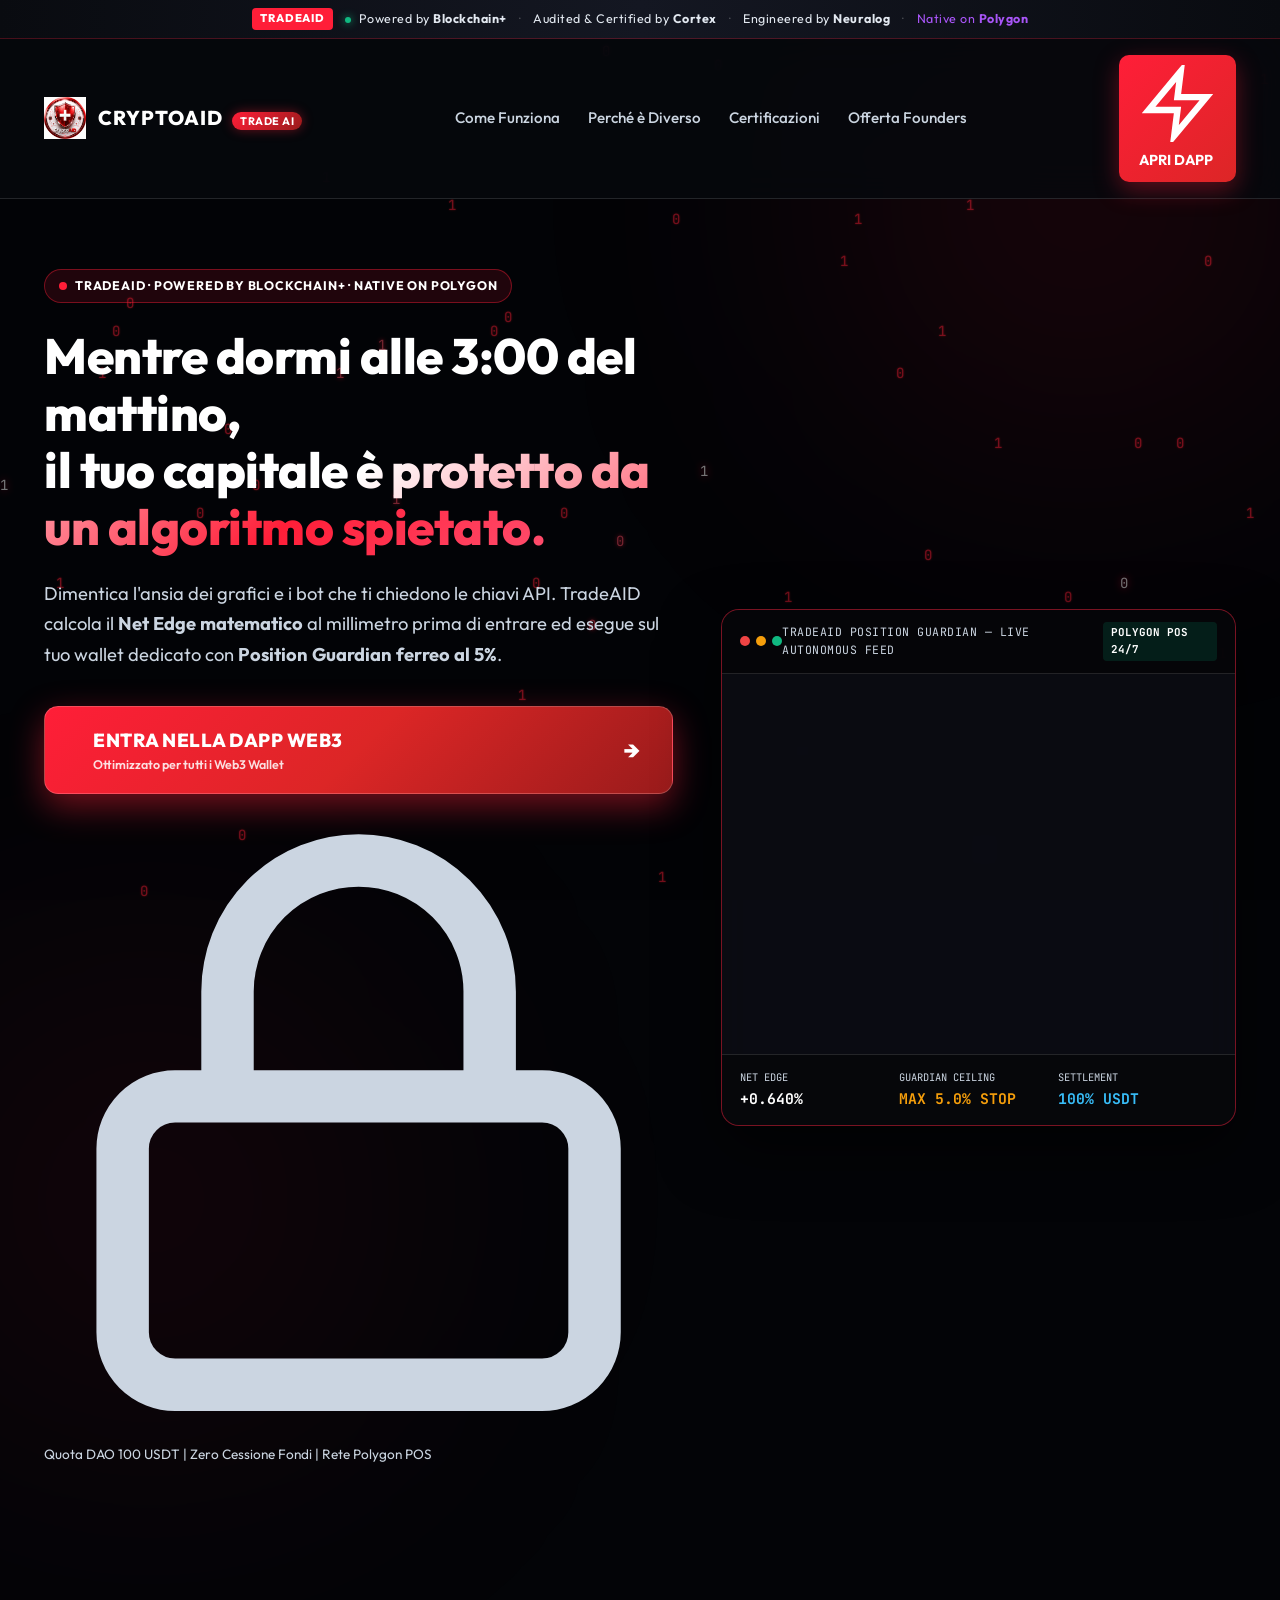
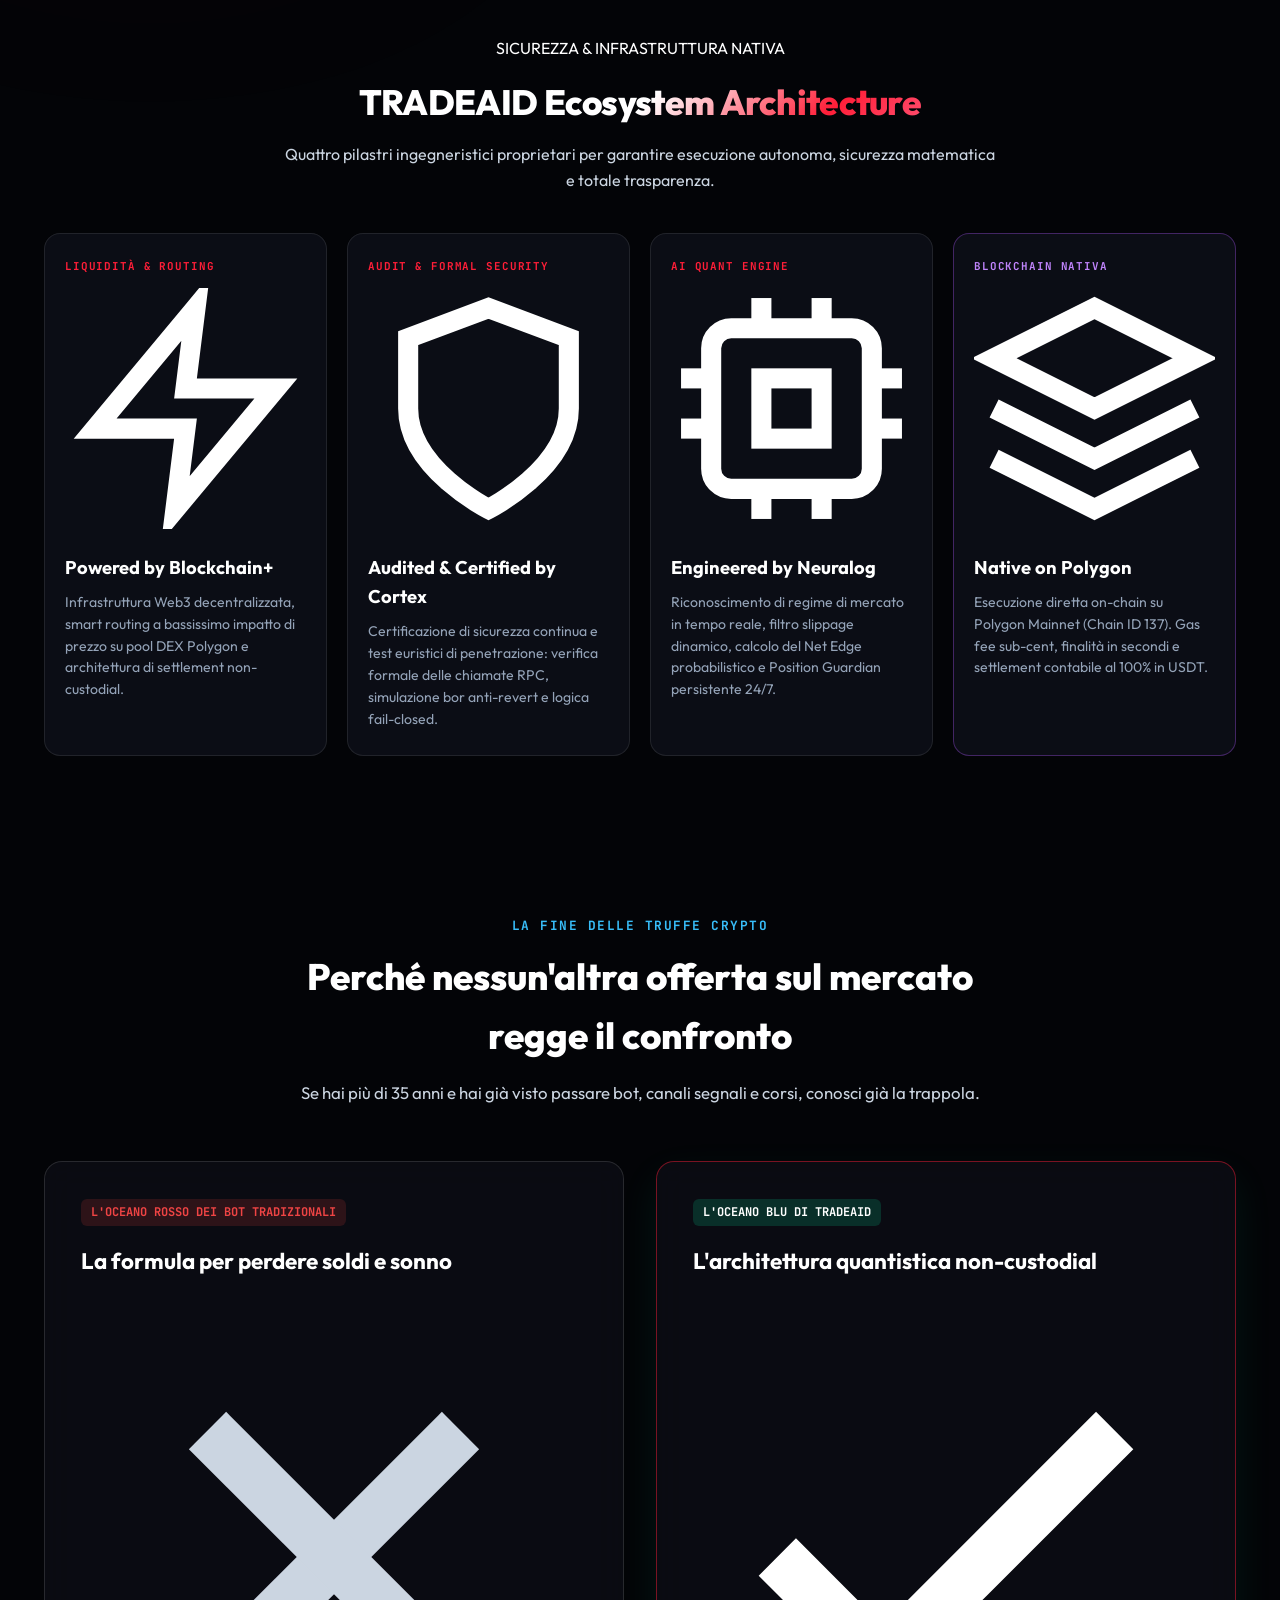
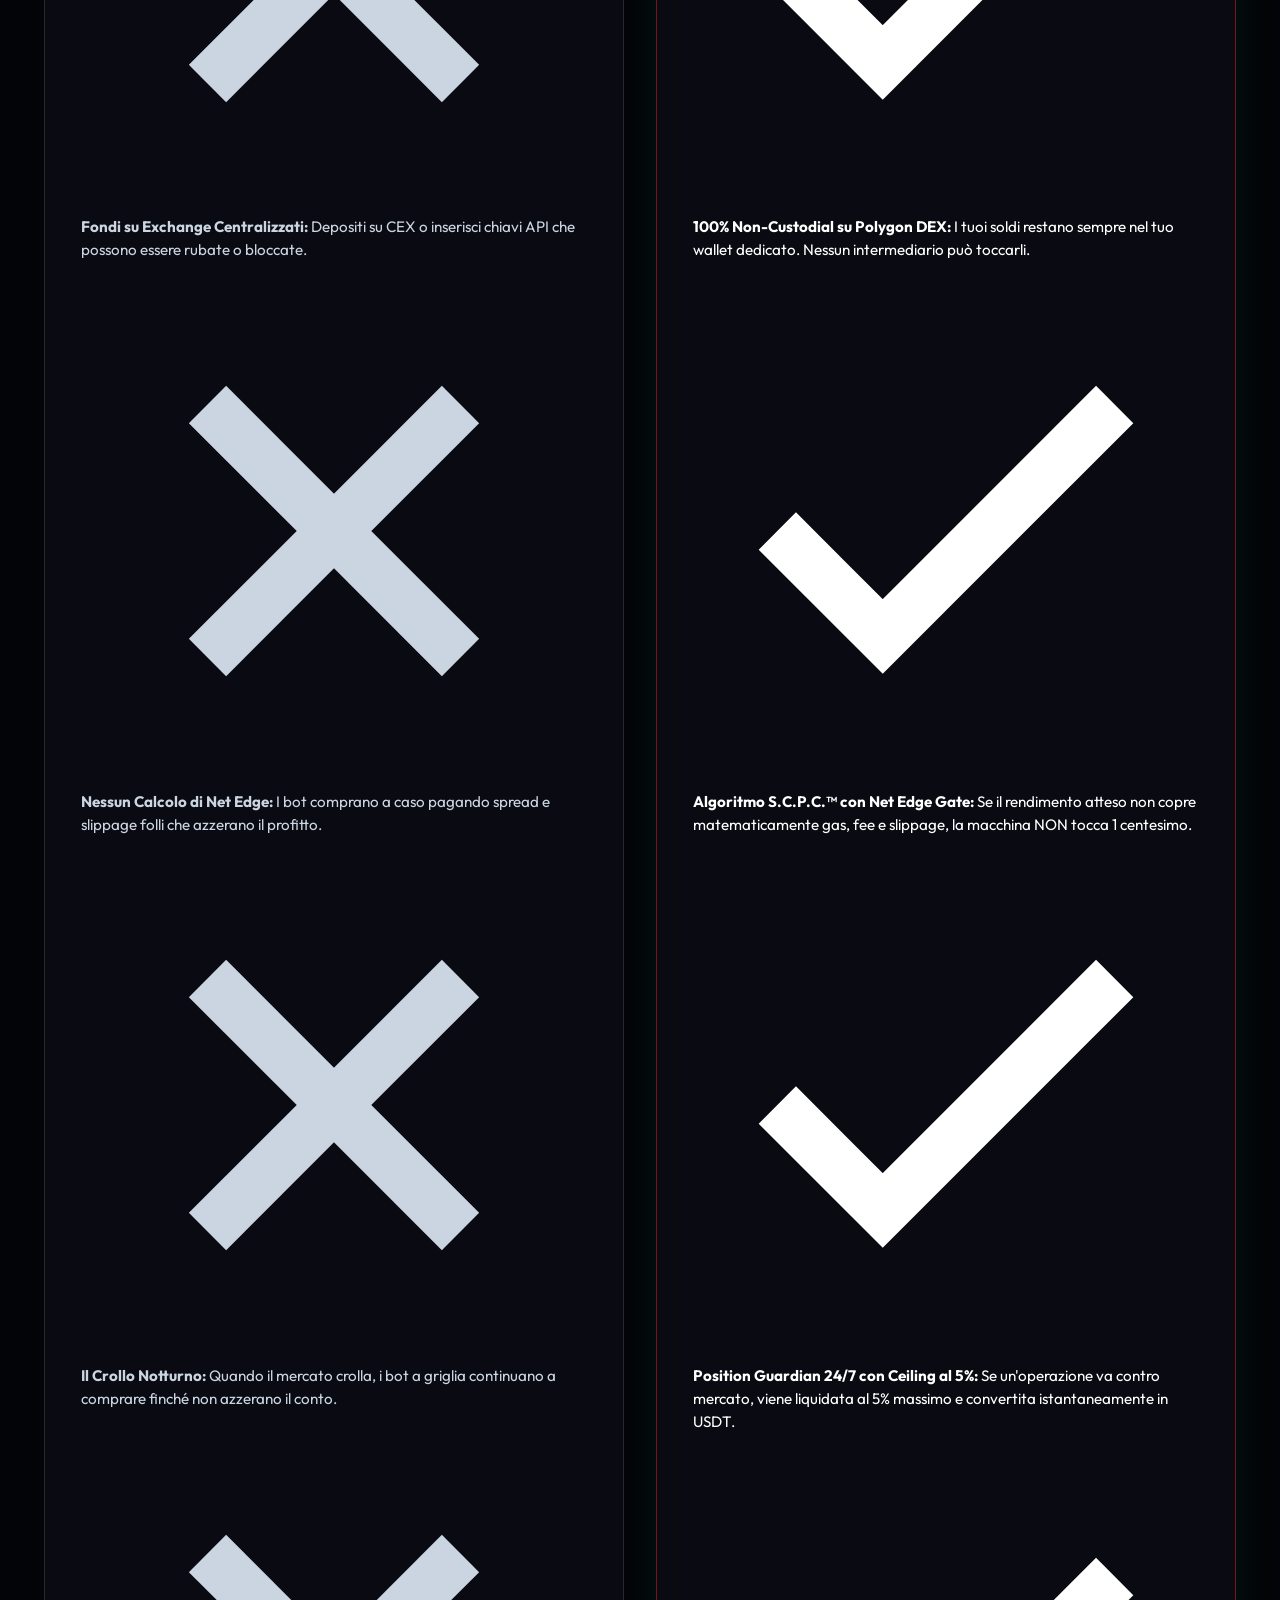
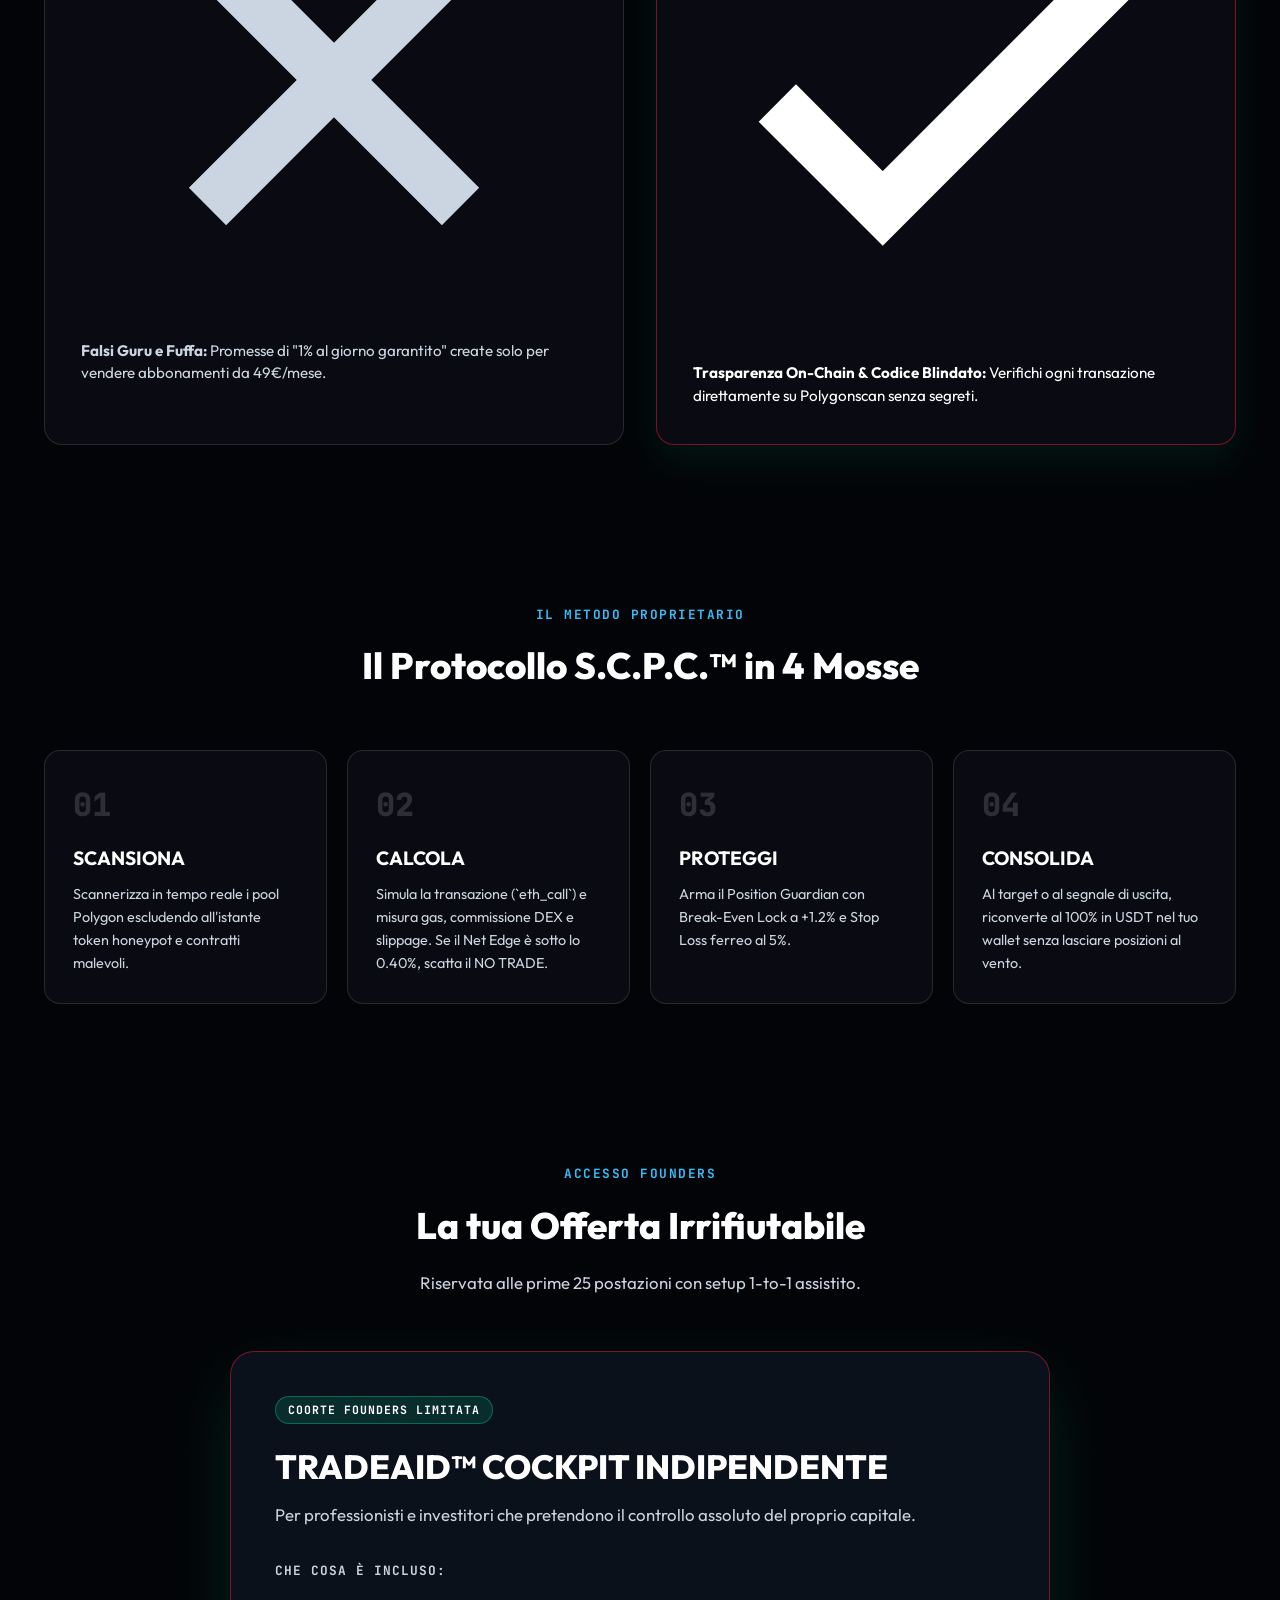
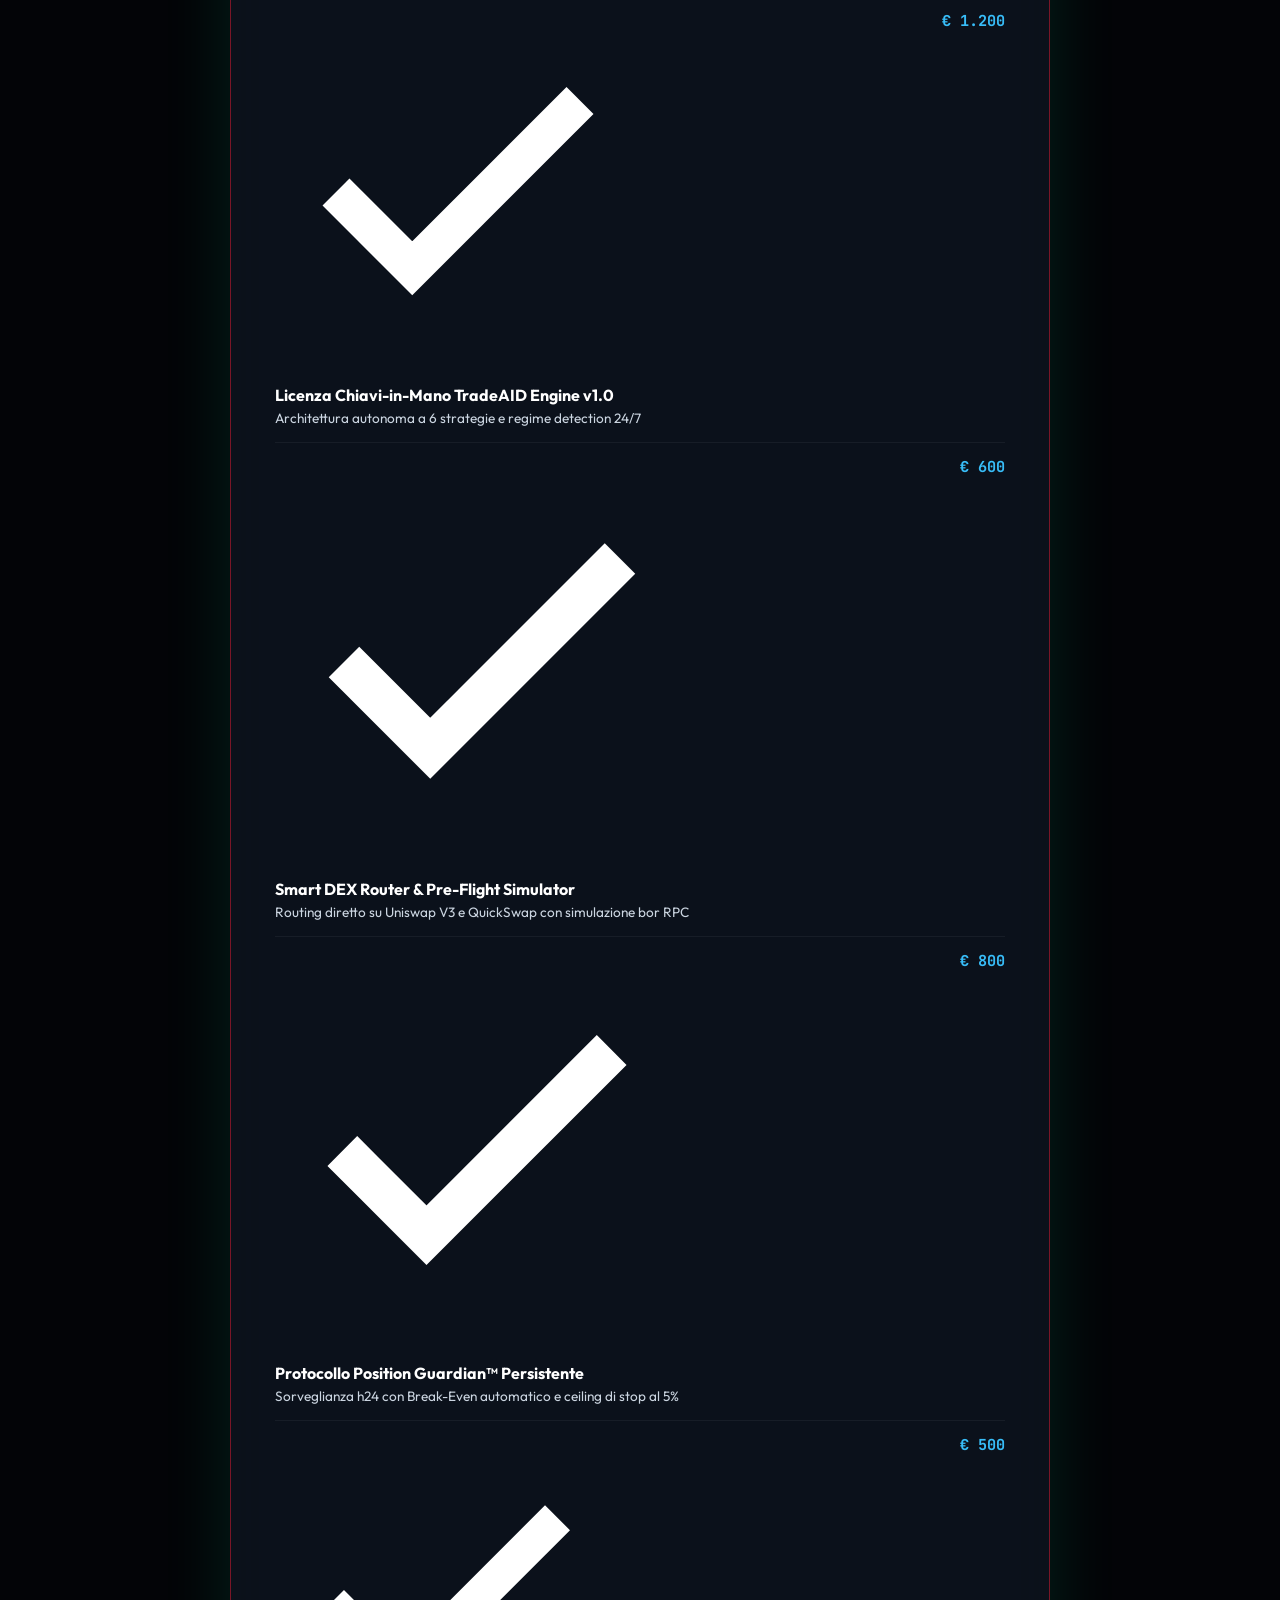
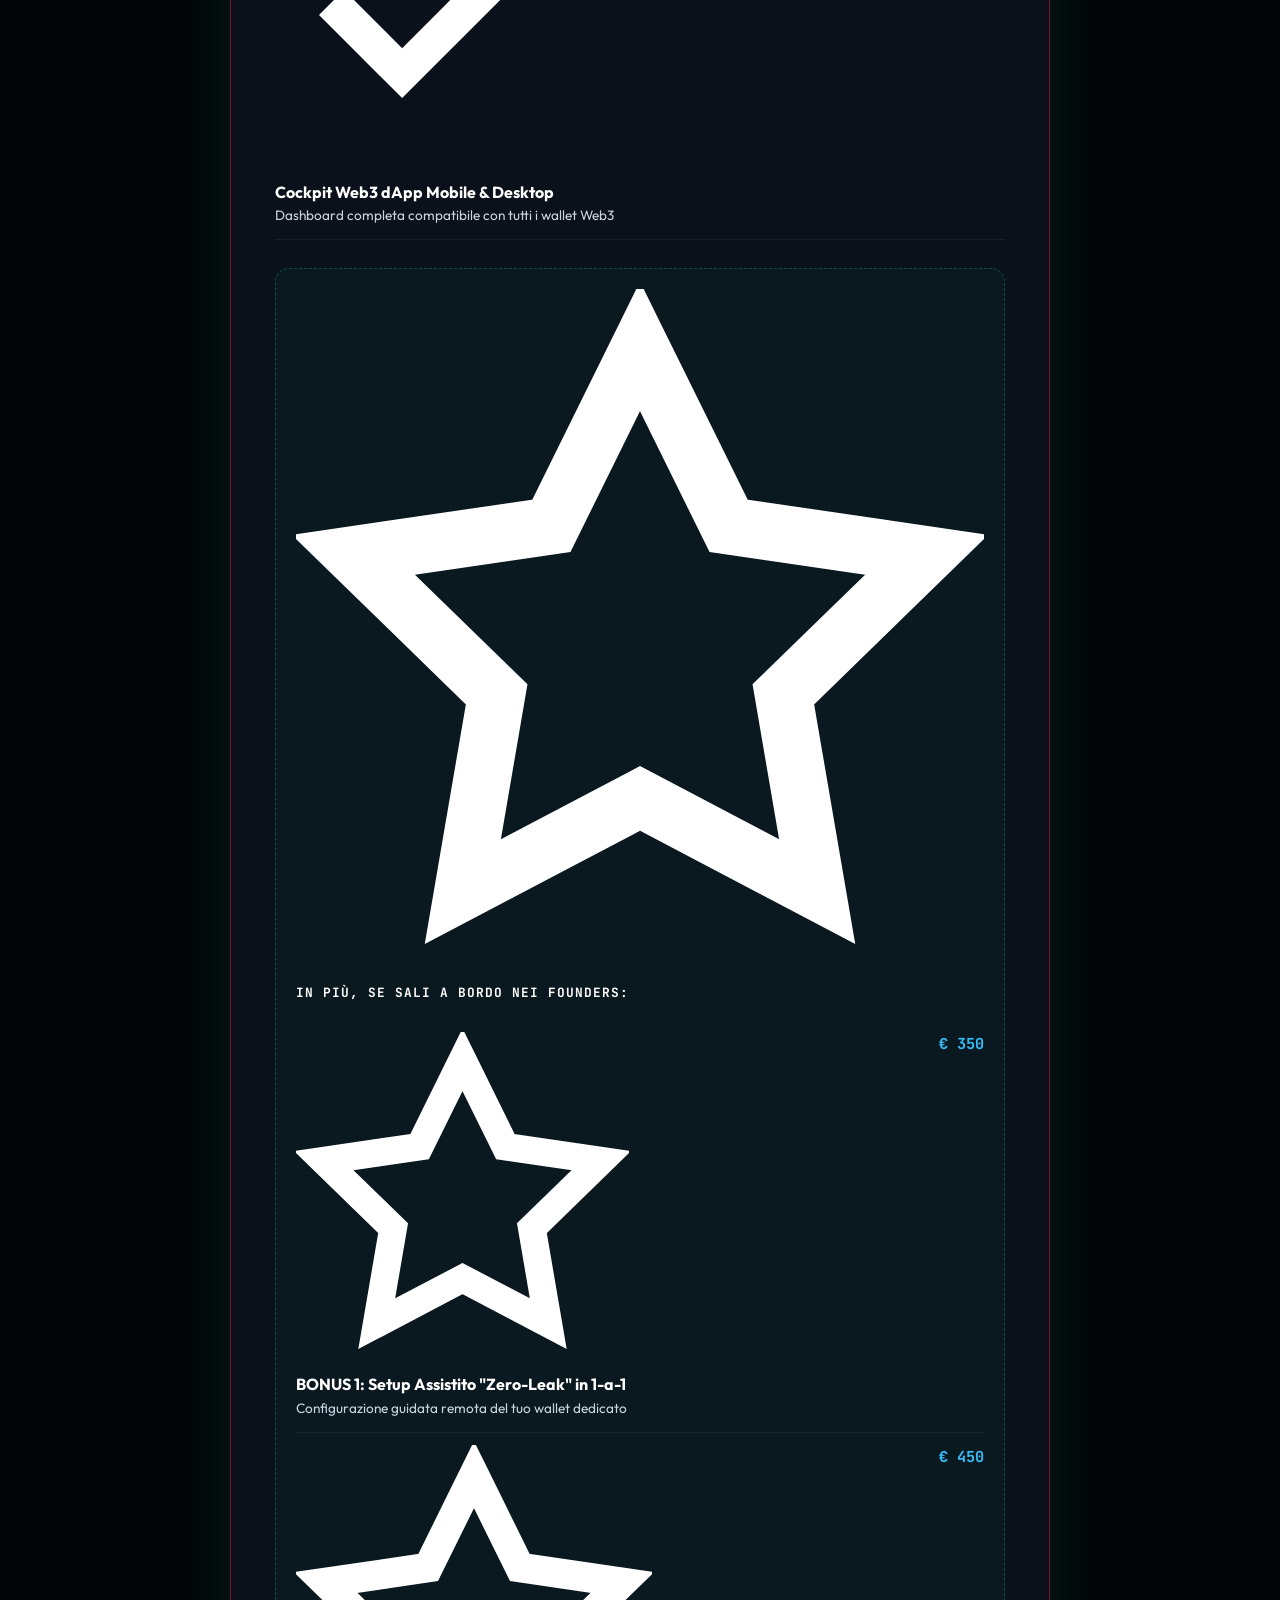
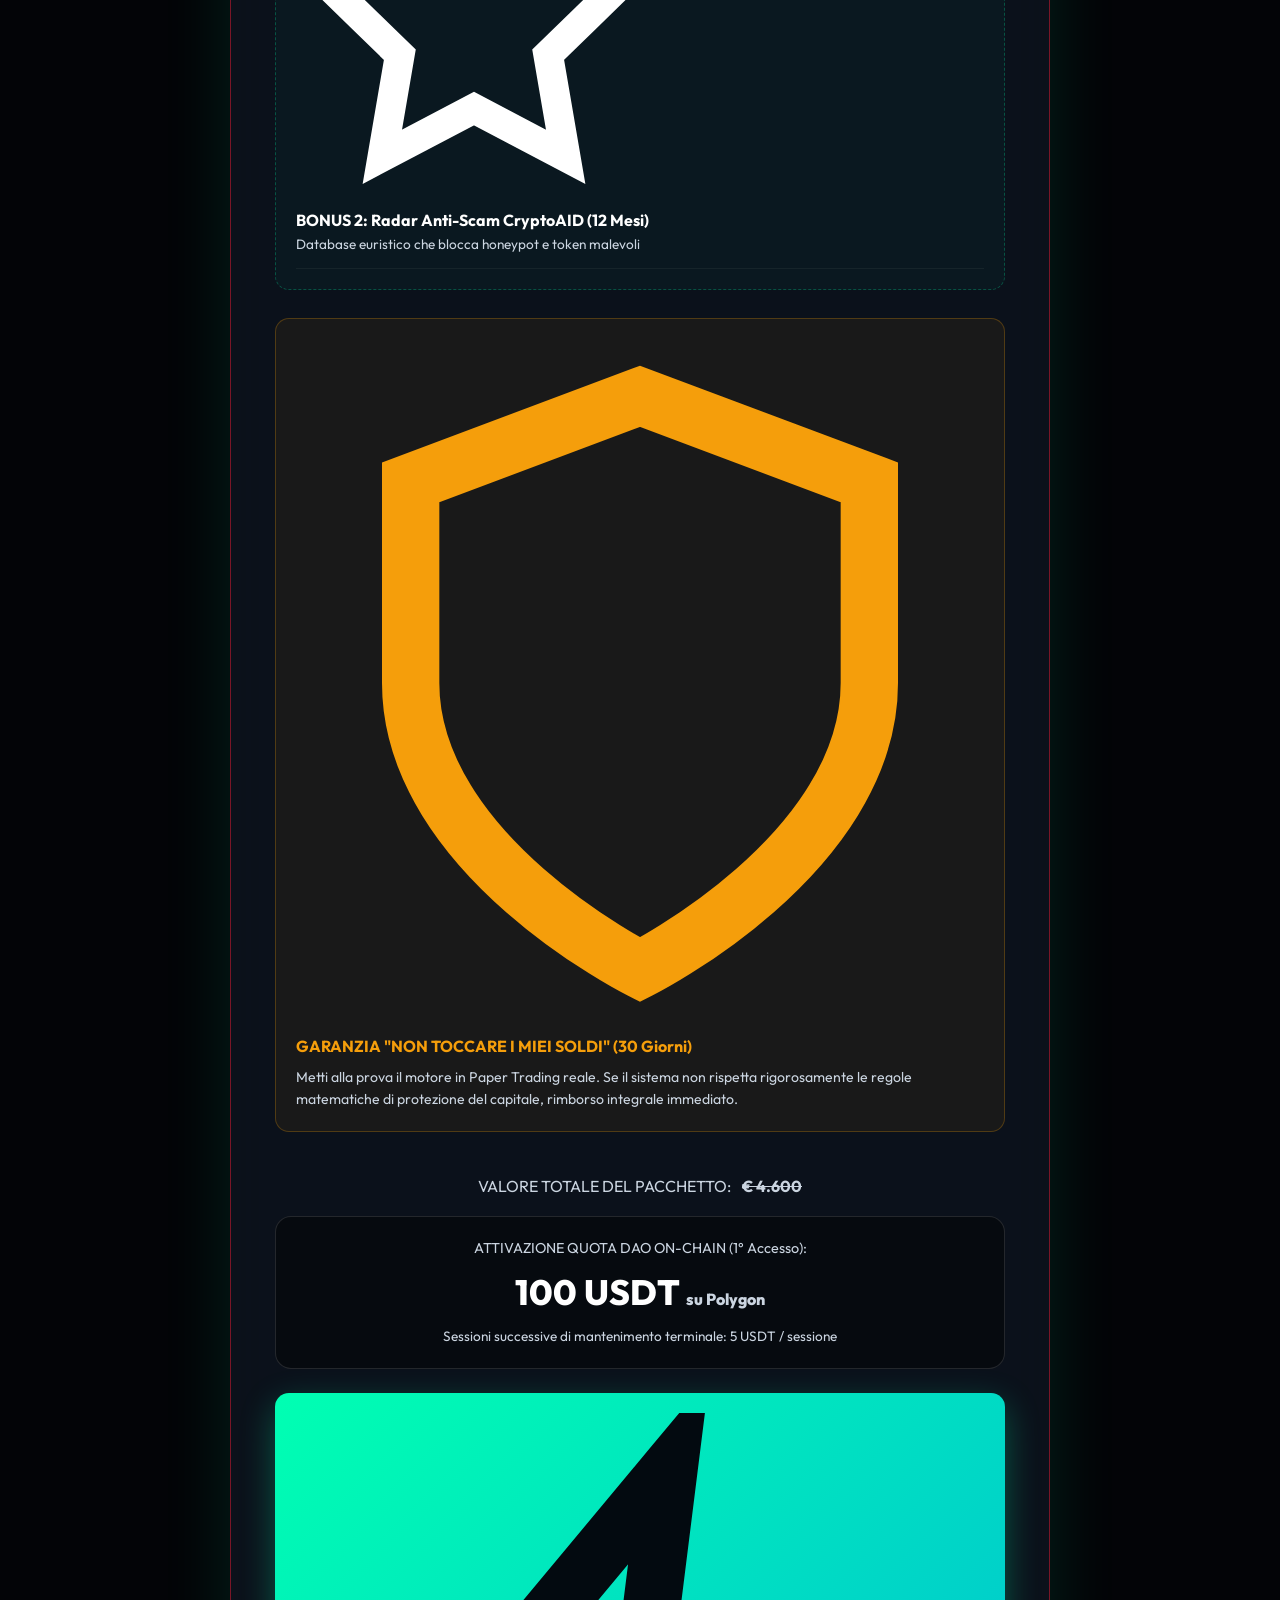
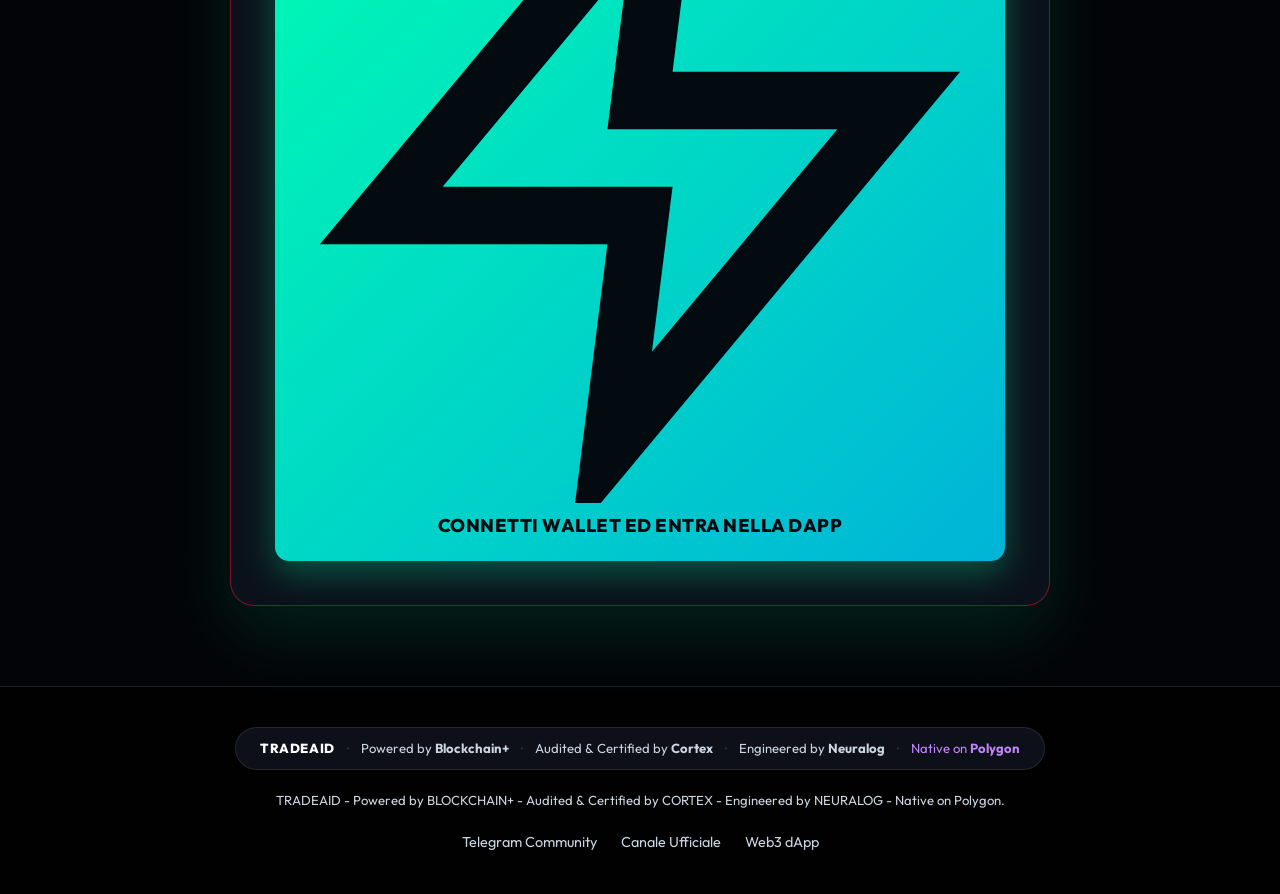
==== commit 744aad44: "fix(footer): update attribution to TRADEAID institutional credentials" ====
--- a/src/pwa/index.html
+++ b/src/pwa/index.html
@@ -335,9 +335,7 @@
                 <span class="ft-poly">Native on <strong>Polygon</strong></span>
             </div>
             <p class="attribution">
-                Costruito con il Protocollo M.A.G.I.C. Offer — metodo ideato da Giorgian Putanu · Vendita Automatica® · Freedom Builder. 
-                Uso riservato al titolare della licenza. Riproduzione e divulgazione non autorizzate vietate.<br>
-                <small>Rif. protocollo: BETTERWAY-MP-2026-CA</small>
+                TRADEAID - Powered by BLOCKCHAIN+ - Audited & Certified by CORTEX - Engineered by NEURALOG - Native on Polygon.
             </p>
             <div class="footer-links">
                 <a href="https://t.me/cryptoAIDsupporter" target="_blank">Telegram Community</a>
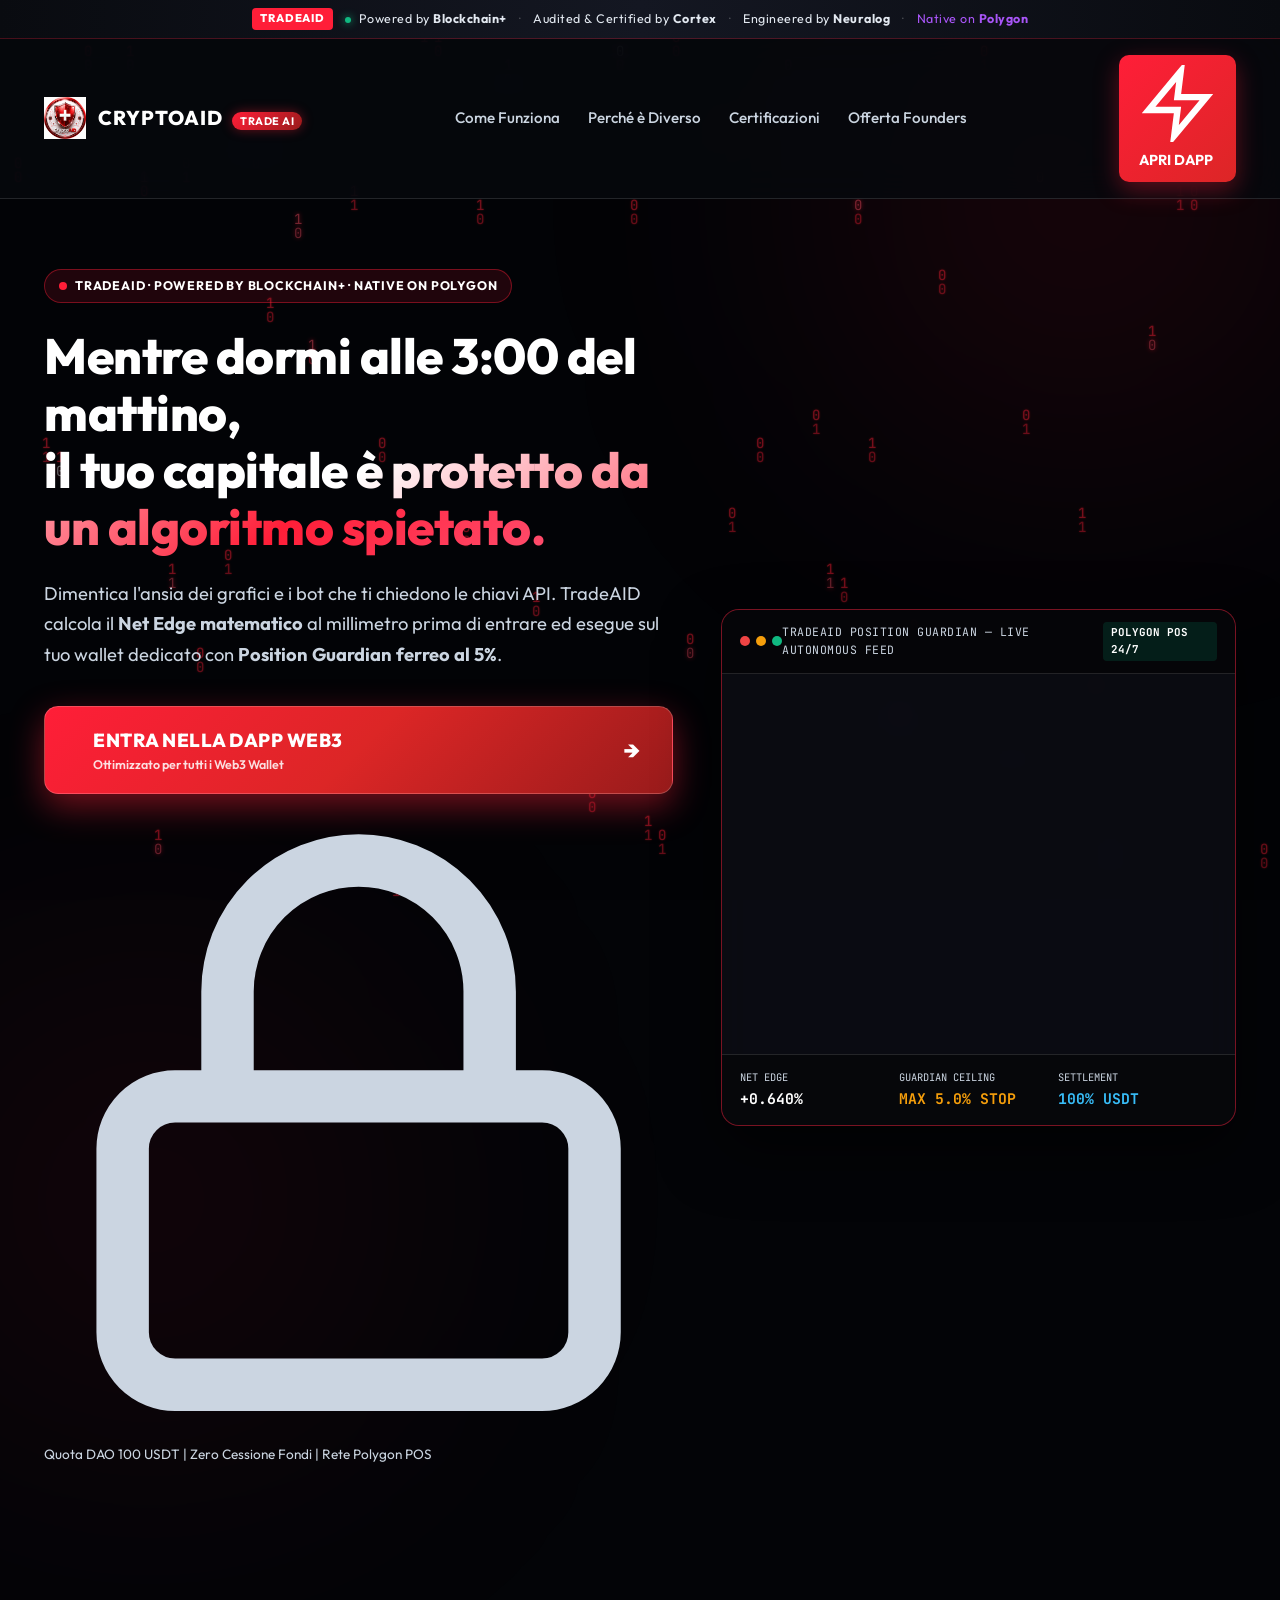
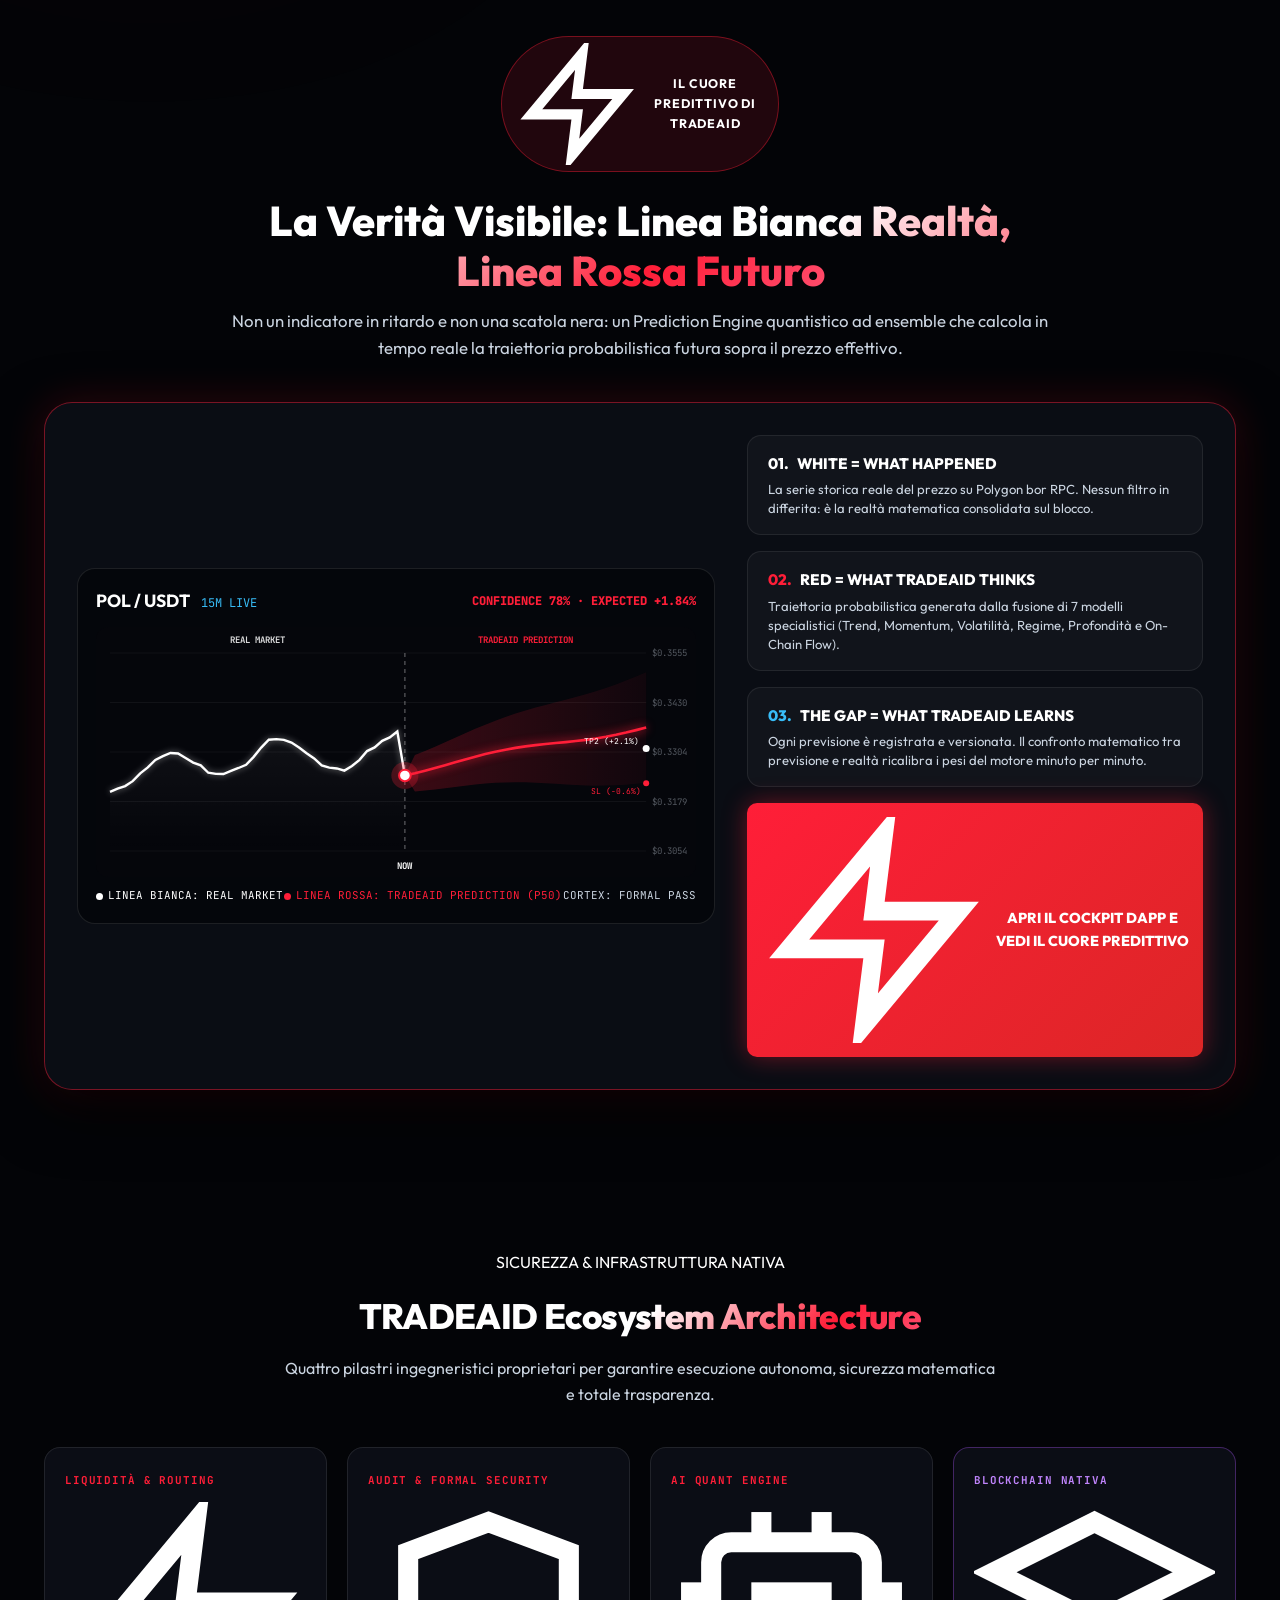
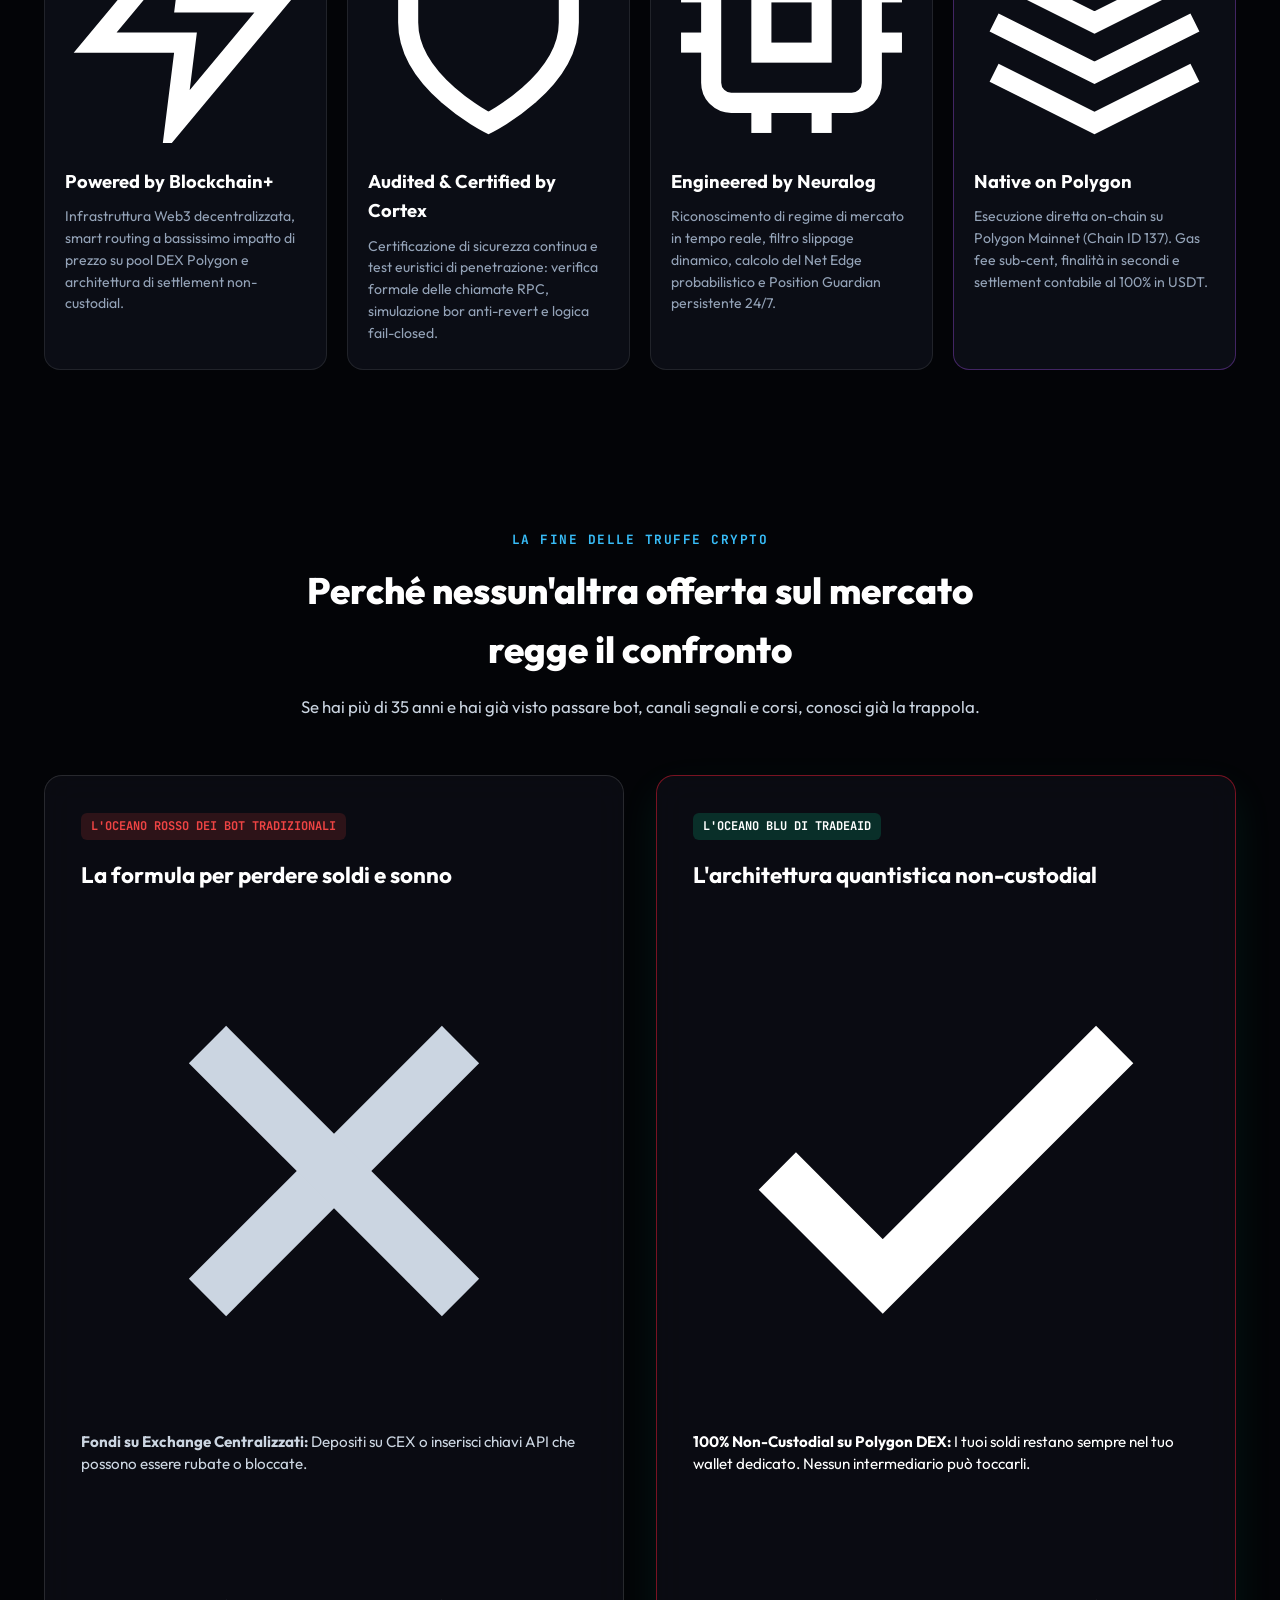
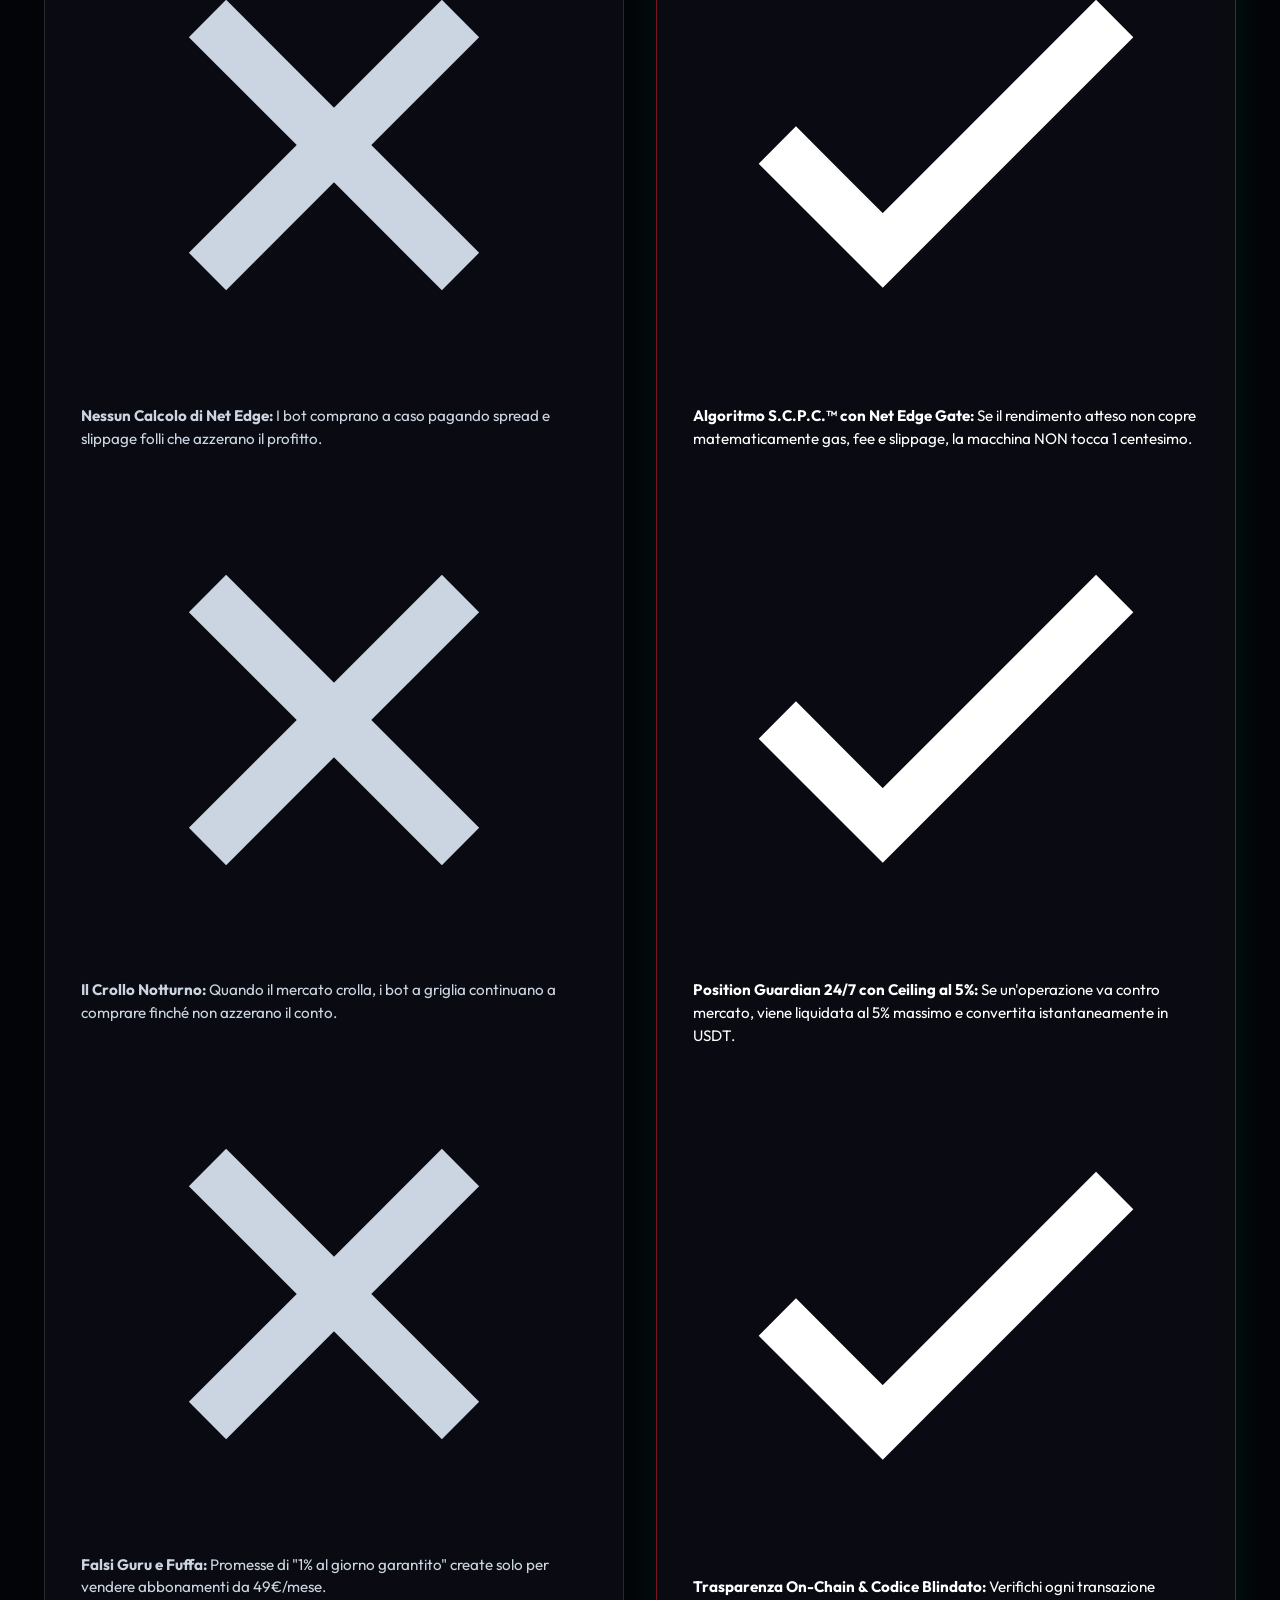
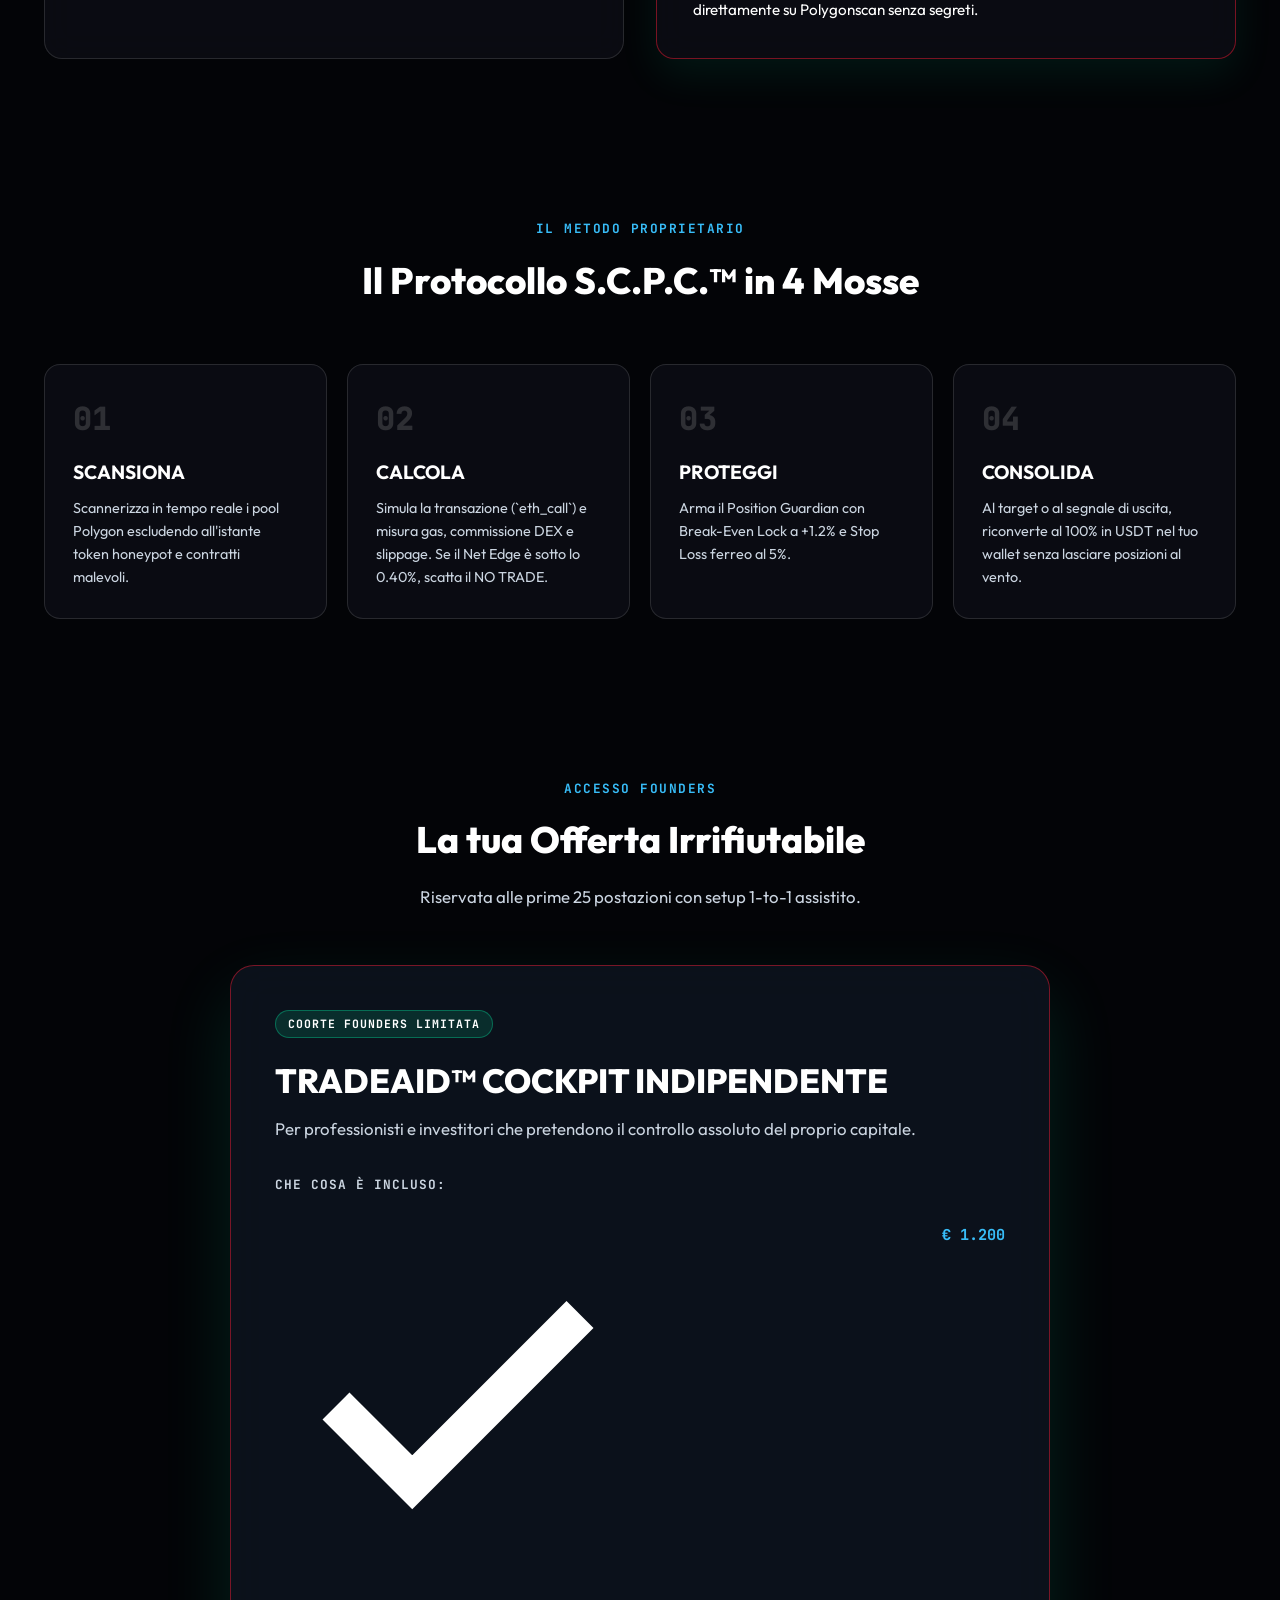
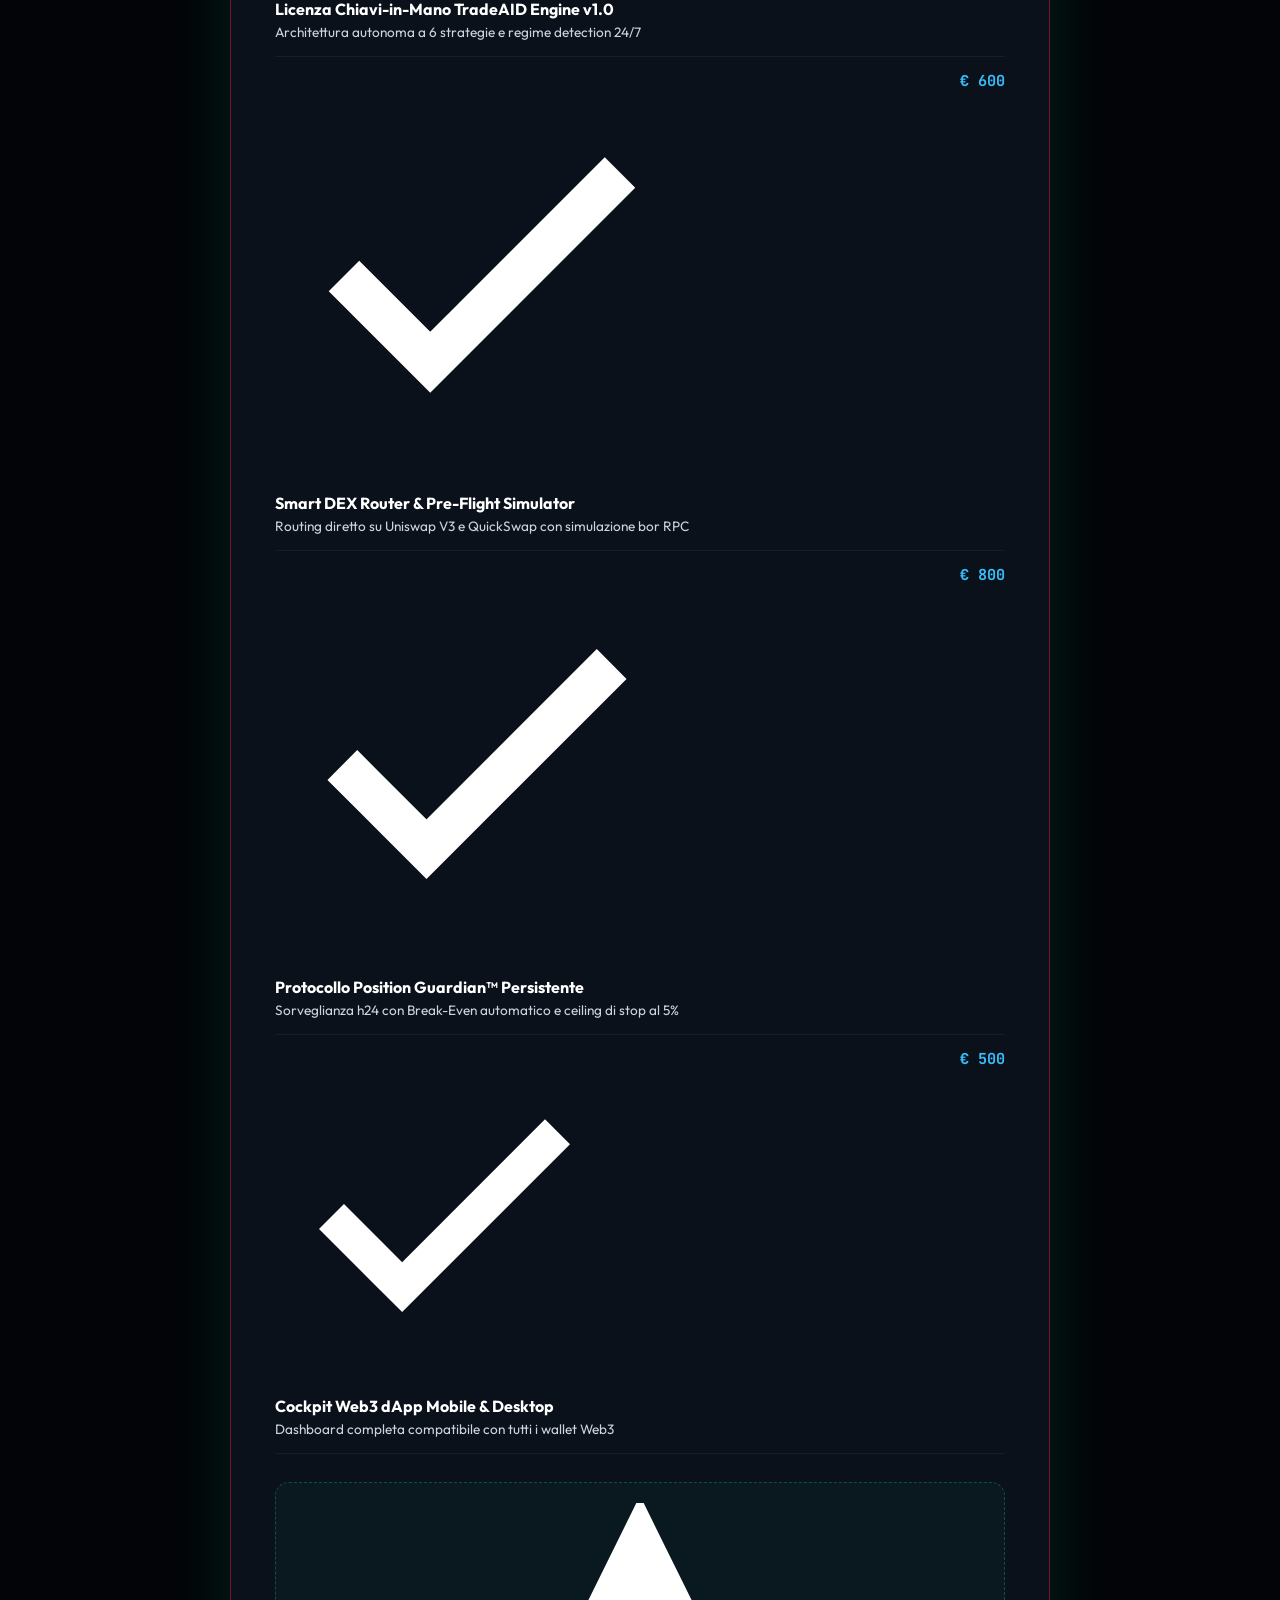
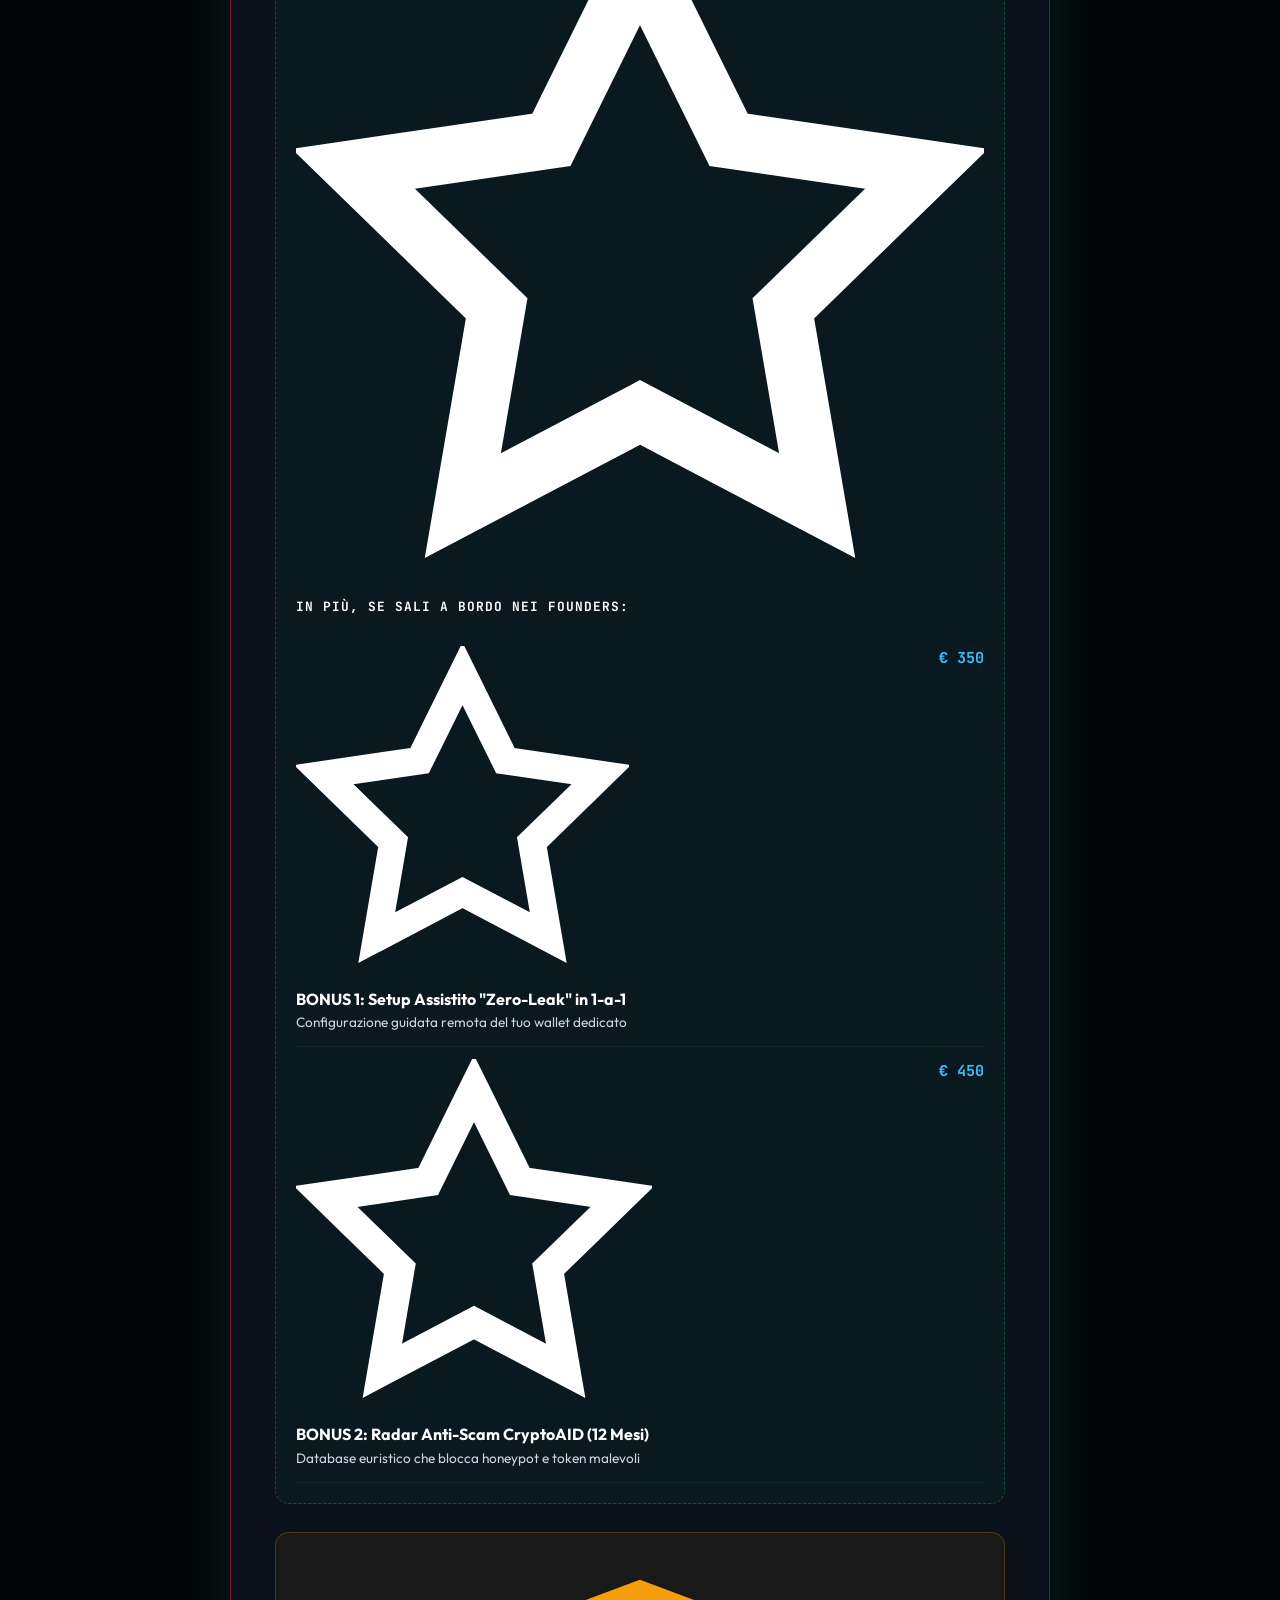
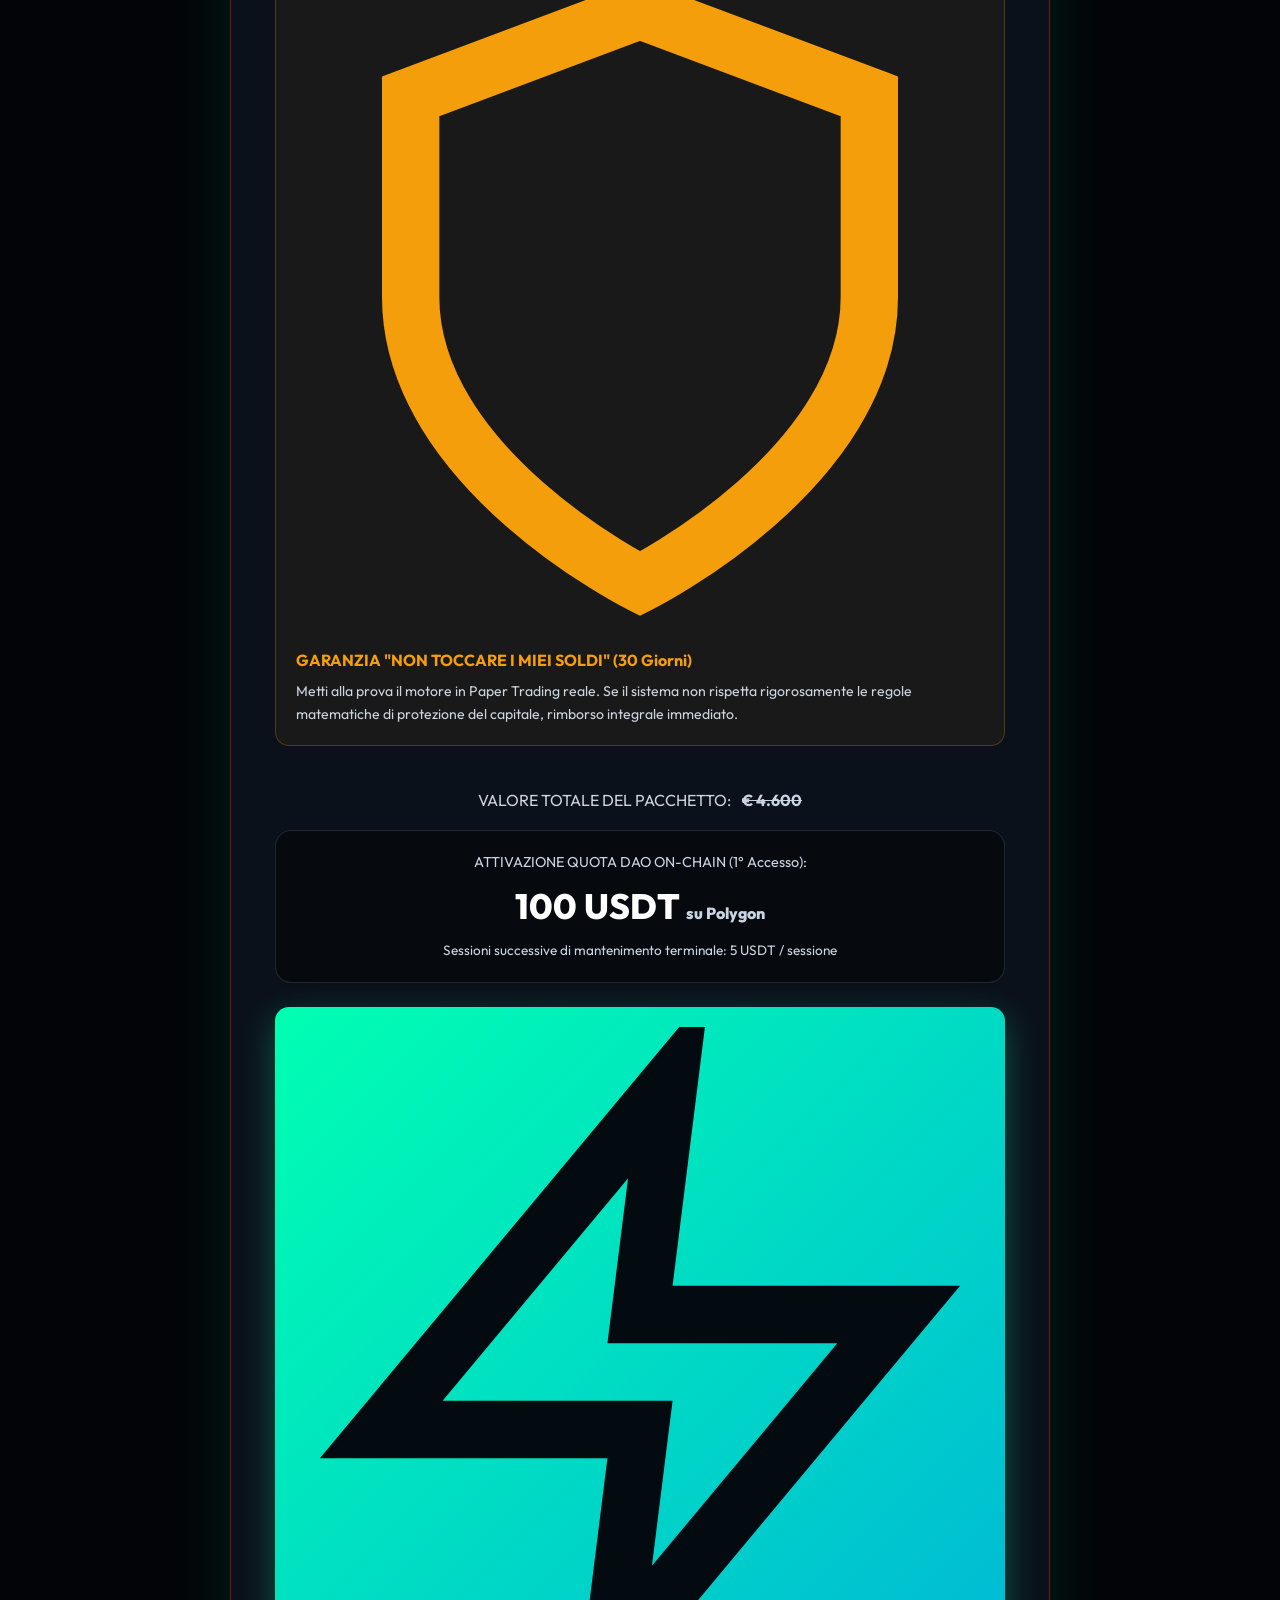
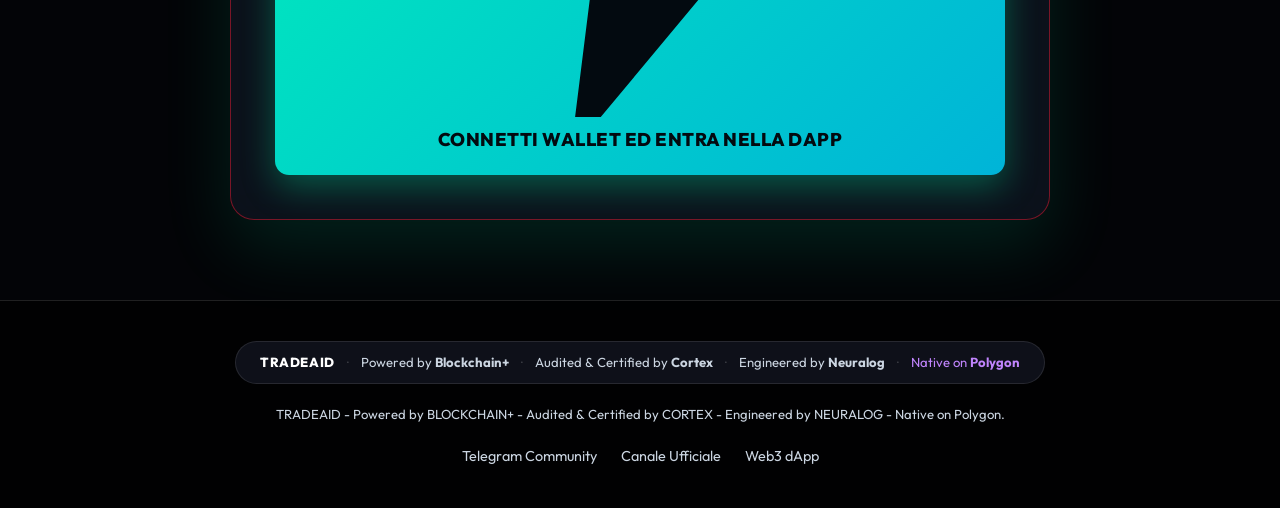
==== commit 8d2bbf1d: "feat(predictive-heart): integrate TRADEAID Predictive Heart canvas, multi-horizon ensemble, explaina" ====
--- a/src/pwa/index.html
+++ b/src/pwa/index.html
@@ -124,6 +124,76 @@
         </div>
     </section>
 
+    <!-- TRADEAID PREDICTIVE HEART SHOWCASE SECTION -->
+    <section class="predictive-heart-section">
+        <div class="ph-section-header">
+            <div class="pill-badge" style="margin: 0 auto 12px; display: inline-flex;">
+                <svg class="icon-svg sm svg-red" viewBox="0 0 24 24" fill="none" stroke="currentColor" stroke-width="2"><polygon points="13 2 3 14 12 14 11 22 21 10 12 10 13 2"></polygon></svg>
+                IL CUORE PREDITTIVO DI TRADEAID
+            </div>
+            <h2>
+                La Verità Visibile: <span class="gradient-text">Linea Bianca Realtà, Linea Rossa Futuro</span>
+            </h2>
+            <p style="color: var(--text-secondary); font-size: 1.05rem;">
+                Non un indicatore in ritardo e non una scatola nera: un Prediction Engine quantistico ad ensemble che calcola in tempo reale la traiettoria probabilistica futura sopra il prezzo effettivo.
+            </p>
+        </div>
+
+        <div class="ph-showcase-container">
+            <div class="ph-landing-grid">
+                <!-- Interactive Chart Box -->
+                <div class="ph-landing-chart-box">
+                    <div style="display:flex; justify-content:space-between; align-items:center; margin-bottom:12px;">
+                        <div>
+                            <strong style="font-size:1.1rem; color:#ffffff;">POL / USDT</strong>
+                            <span style="font-family:'JetBrains Mono',monospace; font-size:0.75rem; color:#38bdf8; margin-left:8px;">15M LIVE</span>
+                        </div>
+                        <span style="font-family:'JetBrains Mono',monospace; font-size:0.75rem; color:#ff1e38; font-weight:800;">CONFIDENCE 78% · EXPECTED +1.84%</span>
+                    </div>
+
+                    <div style="position:relative; width:100%; height:250px; background:#05060b; border-radius:12px; overflow:hidden;">
+                        <canvas id="ph-canvas-landing" style="width:100%; height:100%; display:block;"></canvas>
+                    </div>
+
+                    <div style="display:flex; justify-content:space-between; align-items:center; margin-top:10px; font-family:'JetBrains Mono',monospace; font-size:0.68rem; color:#94a3b8;">
+                        <span style="color:#ffffff; display:flex; align-items:center; gap:5px;"><span style="width:7px; height:7px; border-radius:50%; background:#ffffff; display:inline-block;"></span> LINEA BIANCA: REAL MARKET</span>
+                        <span style="color:#ff1e38; display:flex; align-items:center; gap:5px;"><span style="width:7px; height:7px; border-radius:50%; background:#ff1e38; display:inline-block;"></span> LINEA ROSSA: TRADEAID PREDICTION (P50)</span>
+                        <span style="color:#cbd5e1;">CORTEX: FORMAL PASS</span>
+                    </div>
+                </div>
+
+                <!-- 3 Pillars Explanation -->
+                <div class="ph-landing-pillars">
+                    <div class="ph-pillar-card">
+                        <h4>
+                            <span style="color:#ffffff;">01.</span> WHITE = WHAT HAPPENED
+                        </h4>
+                        <p>La serie storica reale del prezzo su Polygon bor RPC. Nessun filtro in differita: è la realtà matematica consolidata sul blocco.</p>
+                    </div>
+
+                    <div class="ph-pillar-card">
+                        <h4>
+                            <span style="color:#ff1e38;">02.</span> RED = WHAT TRADEAID THINKS
+                        </h4>
+                        <p>Traiettoria probabilistica generata dalla fusione di 7 modelli specialistici (Trend, Momentum, Volatilità, Regime, Profondità e On-Chain Flow).</p>
+                    </div>
+
+                    <div class="ph-pillar-card">
+                        <h4>
+                            <span style="color:#38bdf8;">03.</span> THE GAP = WHAT TRADEAID LEARNS
+                        </h4>
+                        <p>Ogni previsione è registrata e versionata. Il confronto matematico tra previsione e realtà ricalibra i pesi del motore minuto per minuto.</p>
+                    </div>
+
+                    <a href="dapp.html" class="btn-primary-nav" style="text-align:center; padding:14px; font-weight:800; border-radius:10px; box-shadow:0 0 25px rgba(255,30,56,0.4); display:flex; justify-content:center; align-items:center; gap:8px;">
+                        <svg class="icon-svg sm svg-white" viewBox="0 0 24 24" fill="none" stroke="currentColor" stroke-width="2"><polygon points="13 2 3 14 12 14 11 22 21 10 12 10 13 2"></polygon></svg>
+                        APRI IL COCKPIT DAPP E VEDI IL CUORE PREDITTIVO
+                    </a>
+                </div>
+            </div>
+        </div>
+    </section>
+
     <!-- INSTITUTIONAL CREDENTIALS / TRUST PILLARS -->
     <section id="architettura" class="credentials-section">
         <div class="credentials-container">
@@ -343,7 +413,14 @@
                 <a href="dapp.html">Web3 dApp</a>
             </div>
         </div>
-    </footer>
     <script src="static/js/matrix.js?v=upward2"></script>
+    <script src="static/js/predictive-heart.js?v=ph1"></script>
+    <script>
+        document.addEventListener('DOMContentLoaded', () => {
+            if (window.PredictiveHeart) {
+                window.predictiveHeartLanding = new window.PredictiveHeart('ph-canvas-landing');
+            }
+        });
+    </script>
 </body>
 </html>
--- a/src/pwa/static/css/landing.css
+++ b/src/pwa/static/css/landing.css
@@ -793,3 +793,82 @@
     .pricing-card { padding: 24px; }
     .credentials-grid { grid-template-columns: 1fr; }
 }
+
+/* ==========================================================================
+   PREDICTIVE HEART SHOWCASE IN LANDING PAGE
+   ========================================================================== */
+.predictive-heart-section {
+    padding: 80px 24px;
+    max-width: 1240px;
+    margin: 0 auto;
+    position: relative;
+    z-index: 2;
+}
+.ph-section-header {
+    text-align: center;
+    max-width: 820px;
+    margin: 0 auto 40px;
+}
+.ph-section-header h2 {
+    font-size: 2.6rem;
+    font-weight: 800;
+    margin: 12px 0;
+    line-height: 1.2;
+}
+.ph-showcase-container {
+    background: rgba(11, 14, 22, 0.95);
+    border: 1px solid var(--border-glow);
+    border-radius: 28px;
+    padding: 32px;
+    box-shadow: 0 20px 60px rgba(0, 0, 0, 0.8), 0 0 40px rgba(255, 30, 56, 0.2);
+}
+.ph-landing-grid {
+    display: grid;
+    grid-template-columns: 1.4fr 1fr;
+    gap: 32px;
+    align-items: center;
+}
+.ph-landing-chart-box {
+    background: rgba(4, 6, 11, 0.9);
+    border: 1px solid rgba(255, 255, 255, 0.1);
+    border-radius: 18px;
+    padding: 18px;
+}
+.ph-landing-pillars {
+    display: flex;
+    flex-direction: column;
+    gap: 16px;
+}
+.ph-pillar-card {
+    background: rgba(255, 255, 255, 0.03);
+    border: 1px solid rgba(255, 255, 255, 0.08);
+    border-radius: 14px;
+    padding: 16px 20px;
+    transition: all 0.25s ease;
+}
+.ph-pillar-card:hover {
+    border-color: #ff1e38;
+    background: rgba(255, 30, 56, 0.06);
+    transform: translateY(-2px);
+}
+.ph-pillar-card h4 {
+    font-size: 0.95rem;
+    font-weight: 800;
+    color: #ffffff;
+    margin-bottom: 4px;
+    display: flex;
+    align-items: center;
+    gap: 8px;
+}
+.ph-pillar-card p {
+    font-size: 0.82rem;
+    color: var(--text-secondary);
+    line-height: 1.45;
+}
+
+@media (max-width: 992px) {
+    .ph-landing-grid {
+        grid-template-columns: 1fr;
+    }
+}
+
